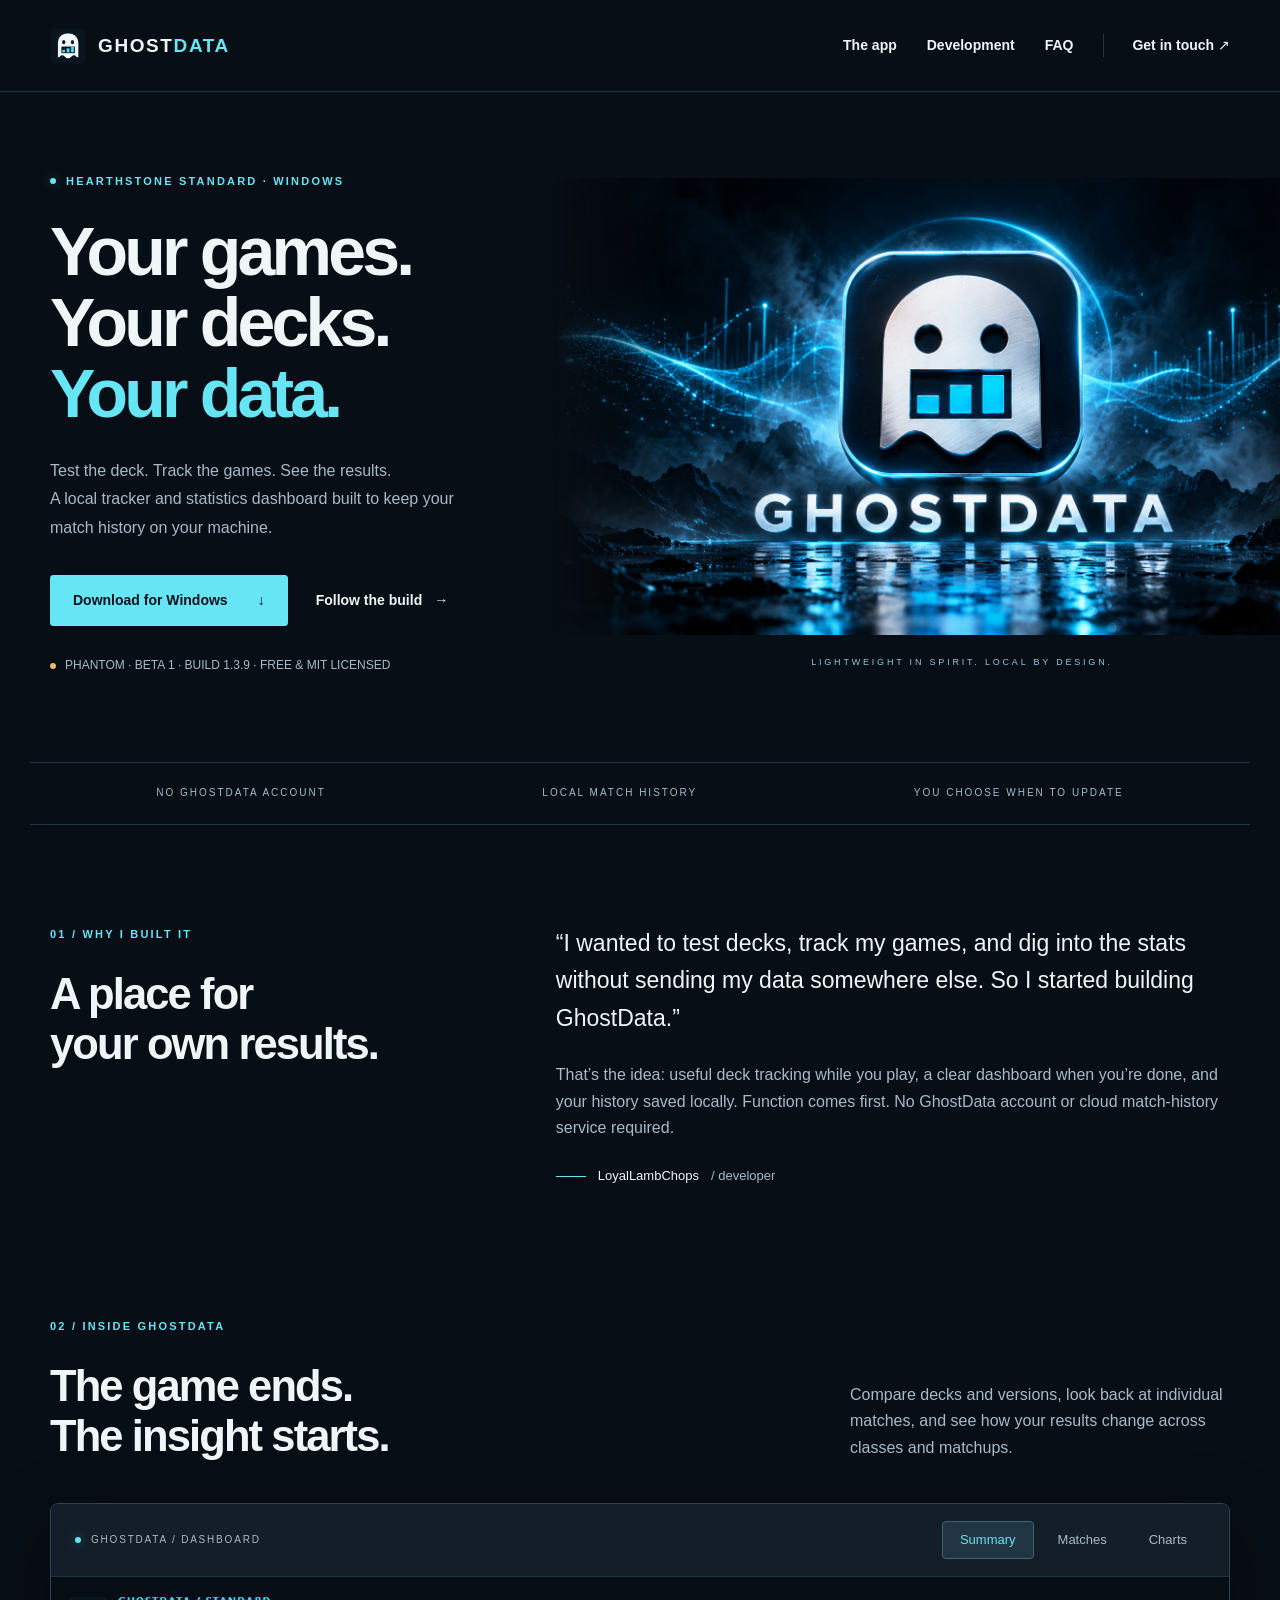
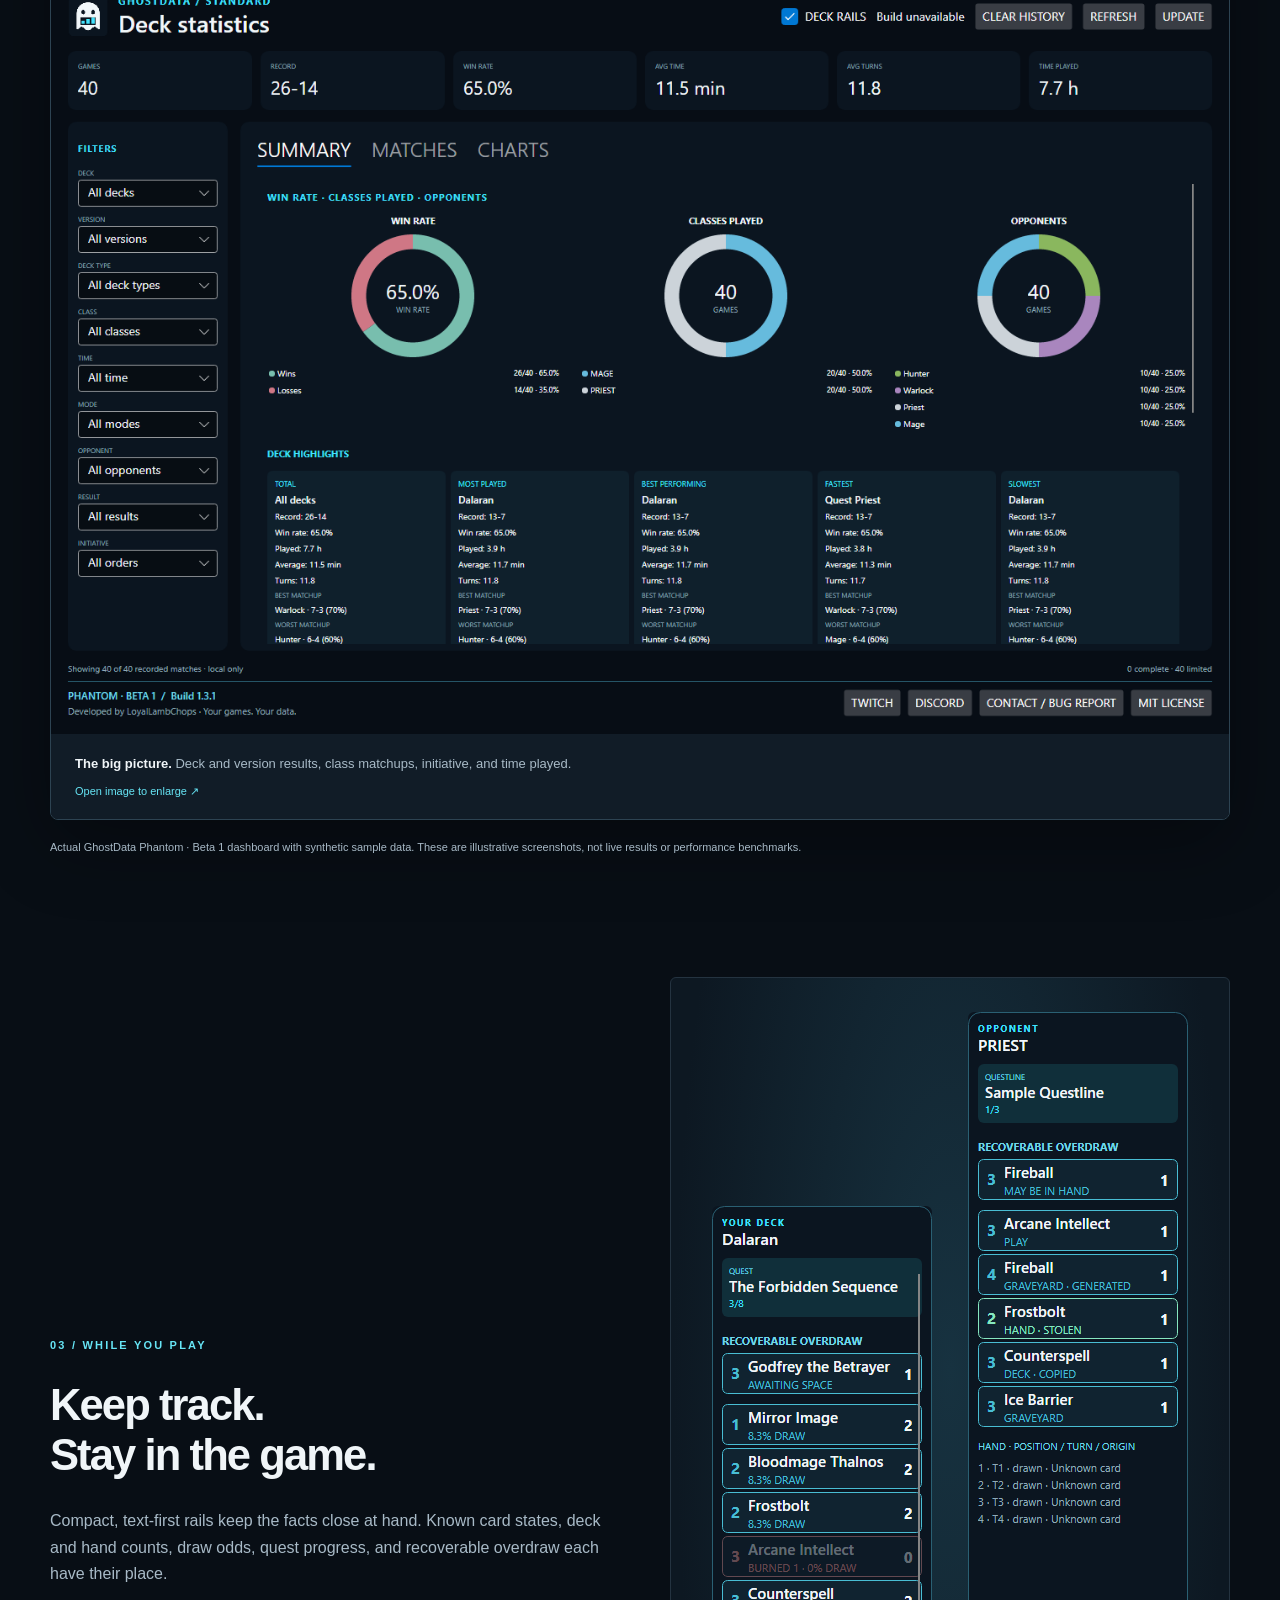
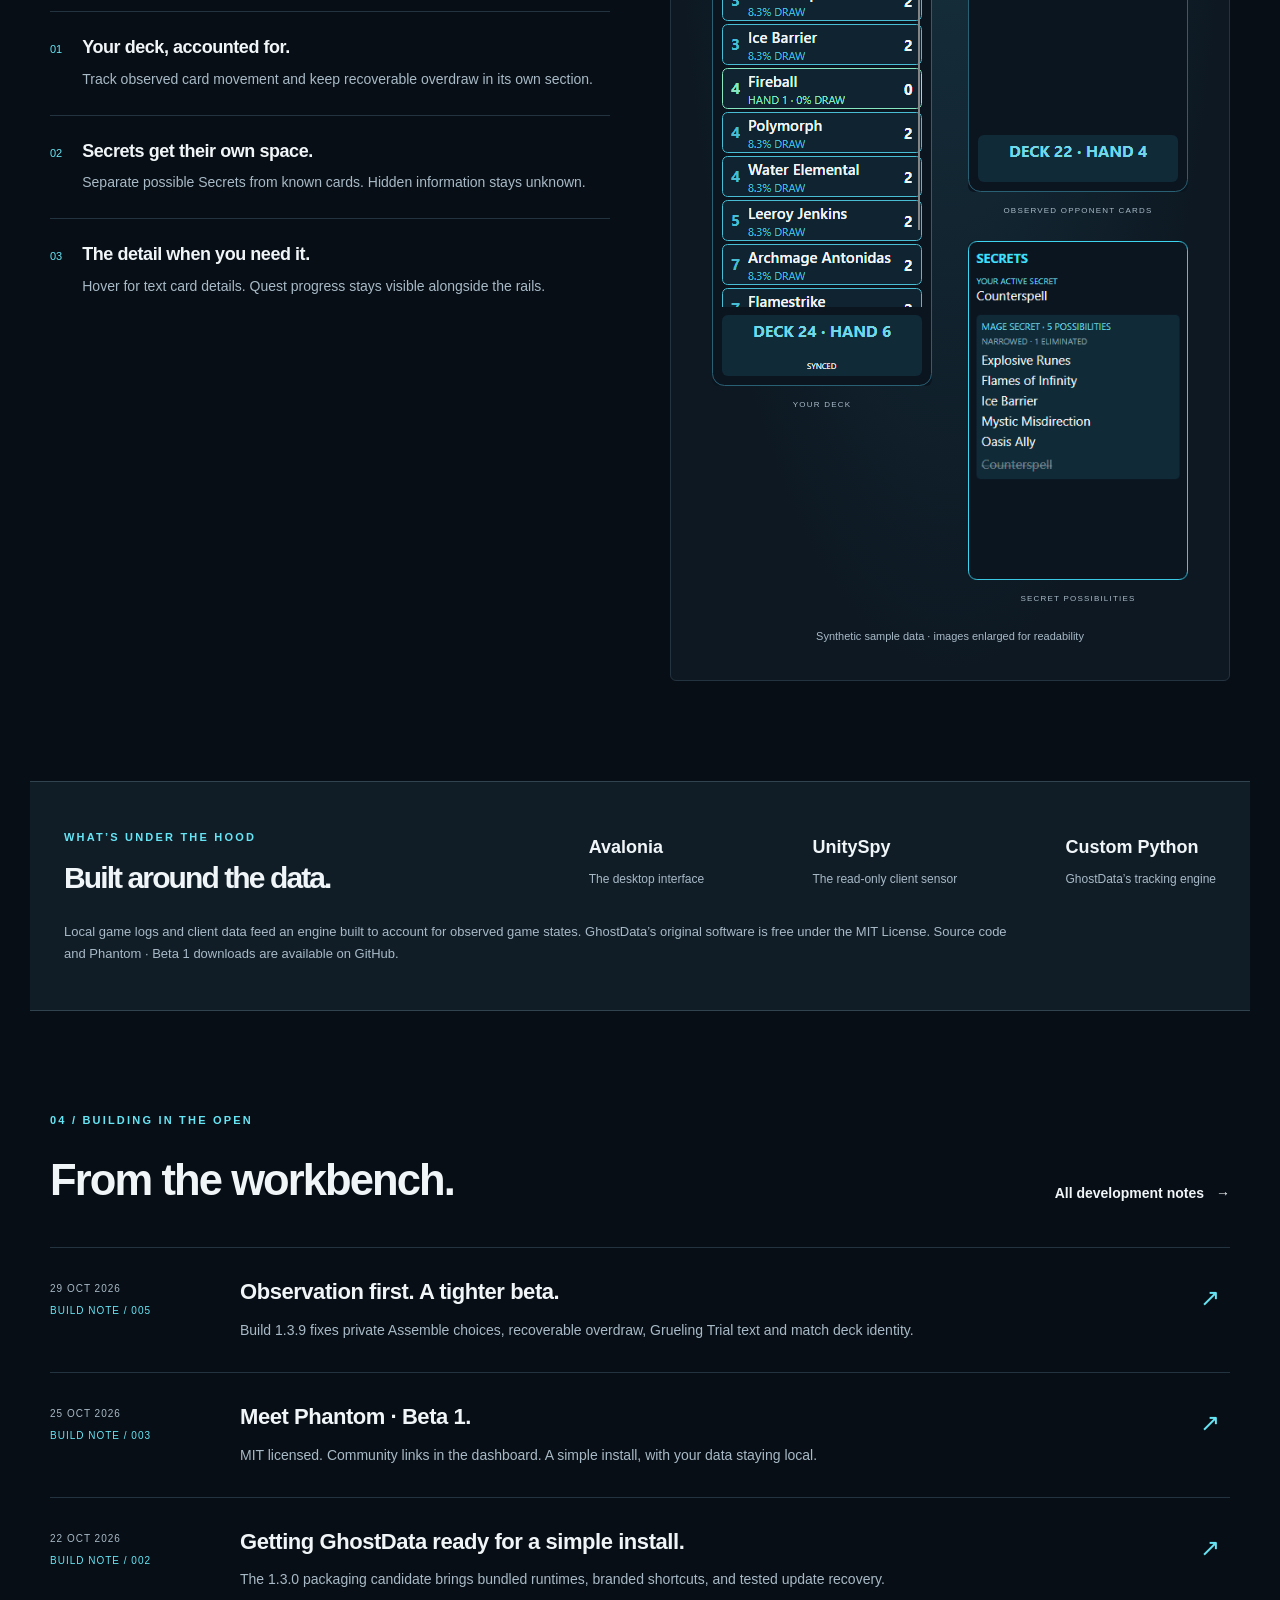
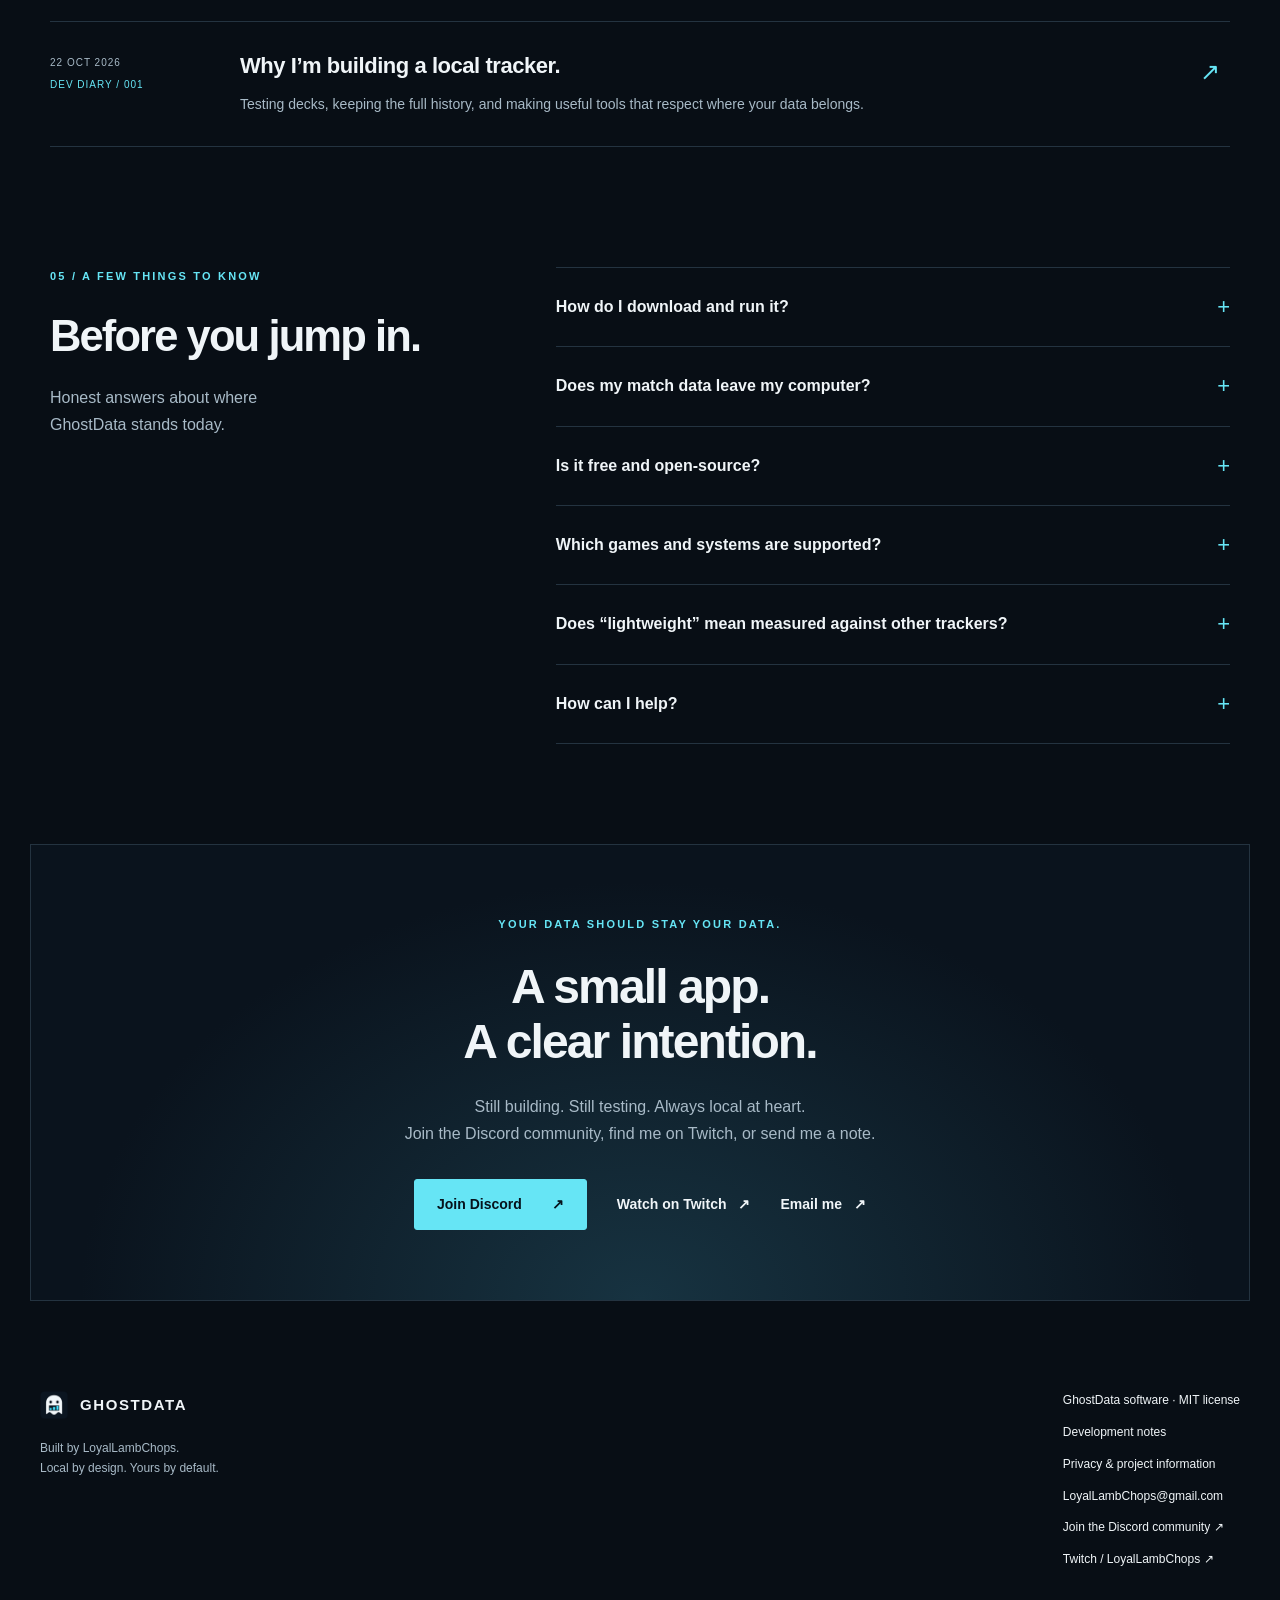
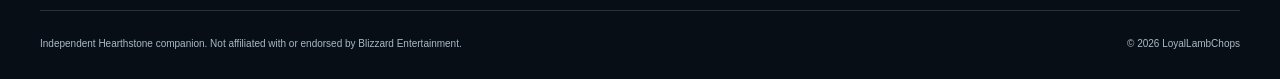
==== index.html @ 6e48c95b "Publish effect-counter beta 1.3.9 notes and downloads" ====
<!doctype html>
<html lang="en"><head><meta charset="utf-8"><meta name="viewport" content="width=device-width, initial-scale=1">
<title>GhostData — Your games. Your data.</title><meta name="description" content="A local Hearthstone Standard tracker with deck rails, quest and Secret tracking, and match analytics saved on your machine. Built by LoyalLambChops.">
<meta name="theme-color" content="#080e15"><link rel="icon" href="favicon.ico"><link rel="stylesheet" href="styles.css">
<link rel="canonical" href="https://loyallambchops.github.io/ghostdata-site/">
<meta property="og:type" content="website"><meta property="og:title" content="GhostData — Your games. Your data."><meta property="og:description" content="A local Hearthstone Standard tracker with deck rails, quest and Secret tracking, and match analytics saved on your machine. Built by LoyalLambChops.">
<meta property="og:url" content="https://loyallambchops.github.io/ghostdata-site/"><meta property="og:image" content="https://loyallambchops.github.io/ghostdata-site/assets/ghostdata-banner.png"><meta property="og:image:width" content="1672"><meta property="og:image:height" content="941"><meta property="og:image:alt" content="GhostData's ghost and statistics emblem in electric blue">
<meta name="twitter:card" content="summary_large_image"><script src="site.js" defer></script></head>
<body><a class="skip" href="#main">Skip to content</a>
<header class="site-header"><a class="brand" href="./" aria-label="GhostData home"><img src="assets/icon.png" width="36" height="36" alt=""><span>GHOST<span class="cyan">DATA</span></span></a><nav aria-label="Main navigation"><a href="./#dashboard">The app</a><a href="development.html">Development</a><a href="./#faq">FAQ</a><a class="nav-contact" href="./#contact">Get in touch <span aria-hidden="true">↗</span></a></nav></header>
<main id="main">
<section class="hero" aria-labelledby="hero-title"><div class="hero-copy"><p class="eyebrow"><span class="status-dot"></span> HEARTHSTONE STANDARD · WINDOWS</p><h1 id="hero-title">Your games.<br>Your decks.<br><span class="cyan">Your data.</span></h1><p class="hero-description">Test the deck. Track the games. See the results.<br>A local tracker and statistics dashboard built to keep your match history on your machine.</p><div class="actions"><a class="button" href="https://github.com/LoyalLambChops/GhostData/releases/download/v1.3.9/GhostData-Setup-1.3.9-x64.exe">Download for Windows <span aria-hidden="true">↓</span></a><a class="text-link" href="development.html">Follow the build <span aria-hidden="true">→</span></a></div><p class="release-note"><span class="status-dot amber"></span> PHANTOM · BETA 1 · BUILD 1.3.9 · FREE &amp; MIT LICENSED</p></div><figure class="hero-art"><img src="assets/ghostdata-banner.png" width="1672" height="941" alt="GhostData's glowing blue ghost emblem above the GhostData wordmark" fetchpriority="high"><figcaption>LIGHTWEIGHT IN SPIRIT. LOCAL BY DESIGN.</figcaption></figure></section>
<div class="principles" aria-label="Design principles"><span>NO GHOSTDATA ACCOUNT</span><span>LOCAL MATCH HISTORY</span><span>YOU CHOOSE WHEN TO UPDATE</span></div>
<section class="section story" id="story"><div><p class="eyebrow">01 / WHY I BUILT IT</p><h2>A place for<br>your own results.</h2></div><div class="story-copy"><p class="large-copy">“I wanted to test decks, track my games, and dig into the stats without sending my data somewhere else. So I started building GhostData.”</p><p>That’s the idea: useful deck tracking while you play, a clear dashboard when you’re done, and your history saved locally. Function comes first. No GhostData account or cloud match-history service required.</p><p class="signature"><span class="signature-line"></span> LoyalLambChops <span class="muted">/ developer</span></p></div></section>
<section class="section dashboard-section" id="dashboard"><div class="section-heading"><div><p class="eyebrow">02 / INSIDE GHOSTDATA</p><h2>The game ends.<br>The insight starts.</h2></div><p>Compare decks and versions, look back at individual matches, and see how your results change across classes and matchups.</p></div>
<div class="showcase"><div class="window-bar"><span class="window-label"><span class="status-dot"></span> GHOSTDATA / DASHBOARD</span><div class="tabs" role="tablist" aria-label="Dashboard screenshots" hidden><button id="tab-summary" type="button" role="tab" aria-selected="true" aria-controls="panel-summary" tabindex="0">Summary</button><button id="tab-matches" type="button" role="tab" aria-selected="false" aria-controls="panel-matches" tabindex="-1">Matches</button><button id="tab-charts" type="button" role="tab" aria-selected="false" aria-controls="panel-charts" tabindex="-1">Charts</button></div></div>
<figure id="panel-summary" class="screen-panel" role="tabpanel" aria-labelledby="tab-summary"><a href="assets/dashboard-summary.png" target="_blank" rel="noopener" aria-label="Open Summary dashboard screenshot at full size"><img src="assets/dashboard-summary.png" width="1400" height="900" alt="Summary tab showing a sample win rate, class breakdown and deck highlights" loading="lazy"></a><figcaption><strong>The big picture.</strong> Deck and version results, class matchups, initiative, and time played. <span>Open image to enlarge ↗</span></figcaption></figure>
<figure id="panel-matches" class="screen-panel" role="tabpanel" aria-labelledby="tab-matches"><a href="assets/dashboard-matches.png" target="_blank" rel="noopener" aria-label="Open Matches dashboard screenshot at full size"><img src="assets/dashboard-matches.png" width="1400" height="900" alt="Matches tab with sample match results, deck versions, opponent classes and game details" loading="lazy"></a><figcaption><strong>Every game has a record.</strong> Review match history, deck identity, duration, mulligans and recorded card events. <span>Open image to enlarge ↗</span></figcaption></figure>
<figure id="panel-charts" class="screen-panel" role="tabpanel" aria-labelledby="tab-charts"><a href="assets/dashboard-charts.png" target="_blank" rel="noopener" aria-label="Open Charts dashboard screenshot at full size"><img src="assets/dashboard-charts.png" width="1400" height="900" alt="Charts tab displaying sample win-rate trends and matchup statistics" loading="lazy"></a><figcaption><strong>Find the patterns.</strong> Explore recorded results with charts and filters. <span>Open image to enlarge ↗</span></figcaption></figure></div>
<p class="caption">Actual GhostData Phantom · Beta 1 dashboard with synthetic sample data. These are illustrative screenshots, not live results or performance benchmarks.</p></section>
<section class="section rail-section"><div class="rail-copy"><p class="eyebrow">03 / WHILE YOU PLAY</p><h2>Keep track.<br>Stay in the game.</h2><p>Compact, text-first rails keep the facts close at hand. Known card states, deck and hand counts, draw odds, quest progress, and recoverable overdraw each have their place.</p><ul class="feature-list"><li><span>01</span><div><h3>Your deck, accounted for.</h3><p>Track observed card movement and keep recoverable overdraw in its own section.</p></div></li><li><span>02</span><div><h3>Secrets get their own space.</h3><p>Separate possible Secrets from known cards. Hidden information stays unknown.</p></div></li><li><span>03</span><div><h3>The detail when you need it.</h3><p>Hover for text card details. Quest progress stays visible alongside the rails.</p></div></li></ul></div><div class="rail-exhibit"><figure><img src="assets/player-rail.png" width="220" alt="Sample player deck rail with card names, costs and state labels" loading="lazy"><figcaption>YOUR DECK</figcaption></figure><div class="opponent-exhibit"><figure><img src="assets/opponent-rail.png" width="220" alt="Sample opponent rail with observed cards and quest progress" loading="lazy"><figcaption>OBSERVED OPPONENT CARDS</figcaption></figure><figure class="secret-image"><img src="assets/secret-tracker.png" width="220" alt="Separate Secret tracker showing remaining possibilities" loading="lazy"><figcaption>SECRET POSSIBILITIES</figcaption></figure></div><p class="caption">Synthetic sample data · images enlarged for readability</p></div></section>
<section class="engine-strip"><div><p class="eyebrow">WHAT’S UNDER THE HOOD</p><h2>Built around the data.</h2></div><dl><div><dt>Avalonia</dt><dd>The desktop interface</dd></div><div><dt>UnitySpy</dt><dd>The read-only client sensor</dd></div><div><dt>Custom Python</dt><dd>GhostData’s tracking engine</dd></div></dl><p>Local game logs and client data feed an engine built to account for observed game states. GhostData’s original software is free under the <a href="ghostdata-license.txt">MIT License</a>. <a href="https://github.com/LoyalLambChops/GhostData">Source code</a> and <a href="https://github.com/LoyalLambChops/GhostData/releases/tag/v1.3.9">Phantom · Beta 1 downloads</a> are available on GitHub.</p></section>
<section class="section" id="development"><div class="section-heading"><div><p class="eyebrow">04 / BUILDING IN THE OPEN</p><h2>From the workbench.</h2></div><a class="text-link" href="development.html">All development notes <span aria-hidden="true">→</span></a></div><div class="journal-list"><a class="journal-entry" href="development.html#observation-patch"><span class="journal-date">29 OCT 2026<br><span class="cyan">BUILD NOTE / 005</span></span><div><h3>Observation first. A tighter beta.</h3><p>Build 1.3.9 fixes private Assemble choices, recoverable overdraw, Grueling Trial text and match deck identity.</p></div><span class="journal-arrow" aria-hidden="true">↗</span></a><a class="journal-entry" href="development.html#phantom"><span class="journal-date">25 OCT 2026<br><span class="cyan">BUILD NOTE / 003</span></span><div><h3>Meet Phantom · Beta 1.</h3><p>MIT licensed. Community links in the dashboard. A simple install, with your data staying local.</p></div><span class="journal-arrow" aria-hidden="true">↗</span></a><a class="journal-entry" href="development.html#packaging"><span class="journal-date">22 OCT 2026<br><span class="cyan">BUILD NOTE / 002</span></span><div><h3>Getting GhostData ready for a simple install.</h3><p>The 1.3.0 packaging candidate brings bundled runtimes, branded shortcuts, and tested update recovery.</p></div><span class="journal-arrow" aria-hidden="true">↗</span></a><a class="journal-entry" href="development.html#why-local"><span class="journal-date">22 OCT 2026<br><span class="cyan">DEV DIARY / 001</span></span><div><h3>Why I’m building a local tracker.</h3><p>Testing decks, keeping the full history, and making useful tools that respect where your data belongs.</p></div><span class="journal-arrow" aria-hidden="true">↗</span></a></div></section>
<section class="section faq-section" id="faq"><div><p class="eyebrow">05 / A FEW THINGS TO KNOW</p><h2>Before you jump in.</h2><p>Honest answers about where GhostData stands today.</p></div><div class="faq-list"><details><summary>How do I download and run it?</summary><p>Download <a href="https://github.com/LoyalLambChops/GhostData/releases/download/v1.3.9/GhostData-Setup-1.3.9-x64.exe">GhostData for Windows</a> and run the installer. That single file includes Python and .NET, creates a Start Menu shortcut and offers a Desktop shortcut. You do not need a separate ZIP or developer tools. This beta is unsigned; Windows may warn or block it under your security policy. <a href="https://github.com/LoyalLambChops/GhostData/releases/tag/v1.3.9">Release notes, SHA-256 checksums and the optional portable ZIP</a> are on GitHub.</p></details><details><summary>Does my match data leave my computer?</summary><p>Normal tracking keeps your history on your machine. There is no GhostData account or cloud match-history service. The explicit Update button can contact GitHub for GhostData releases; game definitions are imported from the installed client. Read our <a href="privacy.html">privacy and project information</a>.</p></details><details><summary>Is it free and open-source?</summary><p>Yes—GhostData’s original software is licensed under <a href="ghostdata-license.txt">MIT</a>, allowing use, modification and redistribution with the required notice. Third-party components retain their own licenses. The <a href="https://github.com/LoyalLambChops/GhostData">application source and releases</a> are public on GitHub.</p></details><details><summary>Which games and systems are supported?</summary><p>GhostData focuses on Hearthstone Standard on Windows 11 x64. The installer includes Python and .NET, so players won’t need to build the app. GhostData configures Power.log logging and imports card definitions from your installed game automatically. If Hearthstone was already open when logging was first enabled, it may need one restart. Other formats and operating systems are outside the current scope.</p></details><details><summary>Does “lightweight” mean measured against other trackers?</summary><p>Lightweight is a design goal: local processing, a standard-library Python backend, and no always-running background service. A matched CPU and memory comparison has not been completed, so we aren’t claiming benchmark superiority.</p></details><details><summary>How can I help?</summary><p>Share questions, ideas or bug reports in <a href="https://discord.gg/H3Et7NHavZ">Discord</a> or email <a href="mailto:LoyalLambChops@gmail.com">LoyalLambChops@gmail.com</a>. You can also find me on <a href="https://www.twitch.tv/loyallambchops">Twitch</a>. Describe what happened and what you expected. Review screenshots and logs for personal information before choosing to share them.</p></details></div></section>
<section class="closing" id="contact"><p class="eyebrow">YOUR DATA SHOULD STAY YOUR DATA.</p><h2>A small app.<br>A clear intention.</h2><p>Still building. Still testing. Always local at heart.<br>Join the Discord community, find me on Twitch, or send me a note.</p><div class="actions contact-actions"><a class="button" href="https://discord.gg/H3Et7NHavZ">Join Discord <span aria-hidden="true">↗</span></a><a class="text-link" href="https://www.twitch.tv/loyallambchops">Watch on Twitch <span aria-hidden="true">↗</span></a><a class="text-link" href="mailto:LoyalLambChops@gmail.com">Email me <span aria-hidden="true">↗</span></a></div></section>
</main>
<footer class="site-footer"><div><a class="brand" href="./"><img src="assets/icon.png" width="28" height="28" alt="">GHOSTDATA</a><p>Built by LoyalLambChops.<br>Local by design. Yours by default.</p></div><div class="footer-links"><a href="ghostdata-license.txt">GhostData software · MIT license</a><a href="development.html">Development notes</a><a href="privacy.html">Privacy &amp; project information</a><a href="mailto:LoyalLambChops@gmail.com">LoyalLambChops@gmail.com</a><a href="https://discord.gg/H3Et7NHavZ">Join the Discord community ↗</a><a href="https://www.twitch.tv/loyallambchops">Twitch / LoyalLambChops ↗</a></div><div class="footer-bottom"><span>Independent Hearthstone companion. Not affiliated with or endorsed by Blizzard Entertainment.</span><span>© 2026 LoyalLambChops</span></div></footer>
</body></html>
---- styles.css ----
:root{color-scheme:dark;--bg:#080e15;--panel:#101b26;--line:#243340;--text:#f0f5f8;--muted:#a8bac7;--cyan:#66e5f5;--max:1200px}*{box-sizing:border-box}html{scroll-behavior:smooth;scroll-padding-top:105px}body{margin:0;background:var(--bg);color:var(--text);font-family:Inter,"Segoe UI",Arial,sans-serif;line-height:1.65;-webkit-font-smoothing:antialiased}a{color:inherit;text-decoration:none}a:hover{color:var(--cyan)}button,a,summary{-webkit-tap-highlight-color:transparent}a:focus-visible,button:focus-visible,summary:focus-visible{outline:2px solid var(--cyan);outline-offset:5px}img{display:block;max-width:100%;height:auto}figure,p,h1,h2,h3,dl,dd{margin:0}button{font:inherit}::selection{background:var(--cyan);color:var(--bg)}[hidden]{display:none!important}.cyan{color:var(--cyan)}.muted,.caption{color:var(--muted)}.skip{position:absolute;top:-100px;left:20px;background:var(--cyan);color:var(--bg);padding:12px;z-index:30}.skip:focus{top:10px}.site-header{max-width:1380px;margin:auto;height:92px;padding:0 56px;display:flex;align-items:center;justify-content:space-between;border-bottom:1px solid var(--line);gap:32px}.brand{display:flex;gap:12px;align-items:center;font-weight:800;font-size:19px;letter-spacing:1.6px}.brand img{flex-shrink:0}.site-header nav{display:flex;gap:30px;align-items:center;font-size:14px;font-weight:550}.site-header nav [aria-current]{color:var(--cyan)}.nav-contact{border-left:1px solid var(--line);padding-left:28px}.hero{max-width:1380px;margin:auto;position:relative;display:grid;grid-template-columns:1fr 1.08fr;align-items:center;min-height:670px;overflow:hidden;padding:70px 56px 76px;gap:20px}.hero-copy{position:relative;z-index:1}.eyebrow{font-size:11px;font-weight:700;letter-spacing:2.2px;color:var(--cyan);margin-bottom:26px;display:flex;align-items:center;gap:10px}.status-dot{display:inline-block;width:6px;height:6px;background:var(--cyan);border-radius:50%;box-shadow:0 0 11px #66e5f55c;flex-shrink:0}.status-dot.amber{background:#e9b96c;box-shadow:none}h1{font-size:clamp(48px,5.7vw,79px);font-weight:750;line-height:1.04;letter-spacing:-3.8px}h2{font-size:clamp(34px,3.4vw,48px);line-height:1.15;font-weight:650;letter-spacing:-1.9px}h3{font-size:22px;line-height:1.3;font-weight:600;letter-spacing:-.45px}.hero-description{font-size:17px;line-height:1.8;color:var(--muted);max-width:485px;margin-top:28px}.actions{display:flex;align-items:center;gap:28px;flex-wrap:wrap;margin-top:32px}.button{background:var(--cyan);color:#06121b;display:inline-flex;align-items:center;gap:30px;padding:13px 22px;font-weight:700;border:1px solid var(--cyan);font-size:14px;border-radius:3px;transition:background .15s}.button:hover{background:#a4f4fc;color:#06121b}.text-link{font-size:14px;font-weight:600;display:inline-flex;gap:12px;align-items:center}.release-note{font-size:12px;color:var(--muted);margin-top:30px;display:flex;gap:9px;align-items:center}.hero-art{position:relative;width:125%;margin-left:-6%;align-self:center}.hero-art img{width:100%;mask-image:linear-gradient(90deg,transparent,#000 15%,#000 85%,transparent)}.hero-art figcaption{text-align:center;font-size:9px;letter-spacing:2.8px;color:#91c8da;margin-top:20px}.principles{max-width:1268px;margin:auto;border-block:1px solid var(--line);display:flex;justify-content:space-around;gap:20px;padding:22px 28px;font-size:10px;letter-spacing:2px;color:var(--muted)}.section{max-width:var(--max);margin:auto;padding:100px 0}.story{display:grid;grid-template-columns:.85fr 1.3fr;gap:110px}.story-copy>p+p{margin-top:24px}.story-copy>p{color:var(--muted);font-size:16px}.story-copy .large-copy{color:var(--text);font-size:23px;line-height:1.65;font-weight:450}.signature{font-size:13px!important;display:flex;align-items:center;gap:12px;color:var(--text)!important}.signature-line{width:30px;height:1px;background:var(--cyan)}.section-heading{display:flex;justify-content:space-between;align-items:flex-end;gap:40px;margin-bottom:42px}.section-heading>p{max-width:380px;color:var(--muted);font-size:16px}.dashboard-section{padding-top:30px}.showcase{border:1px solid #2d4352;border-radius:8px;overflow:hidden;background:#0a1017;box-shadow:0 24px 75px #0005}.window-bar{padding:17px 24px;background:#131e29;border-bottom:1px solid var(--line);display:flex;justify-content:space-between;align-items:center;gap:20px}.window-label{font-size:10px;letter-spacing:1.8px;color:var(--muted);display:flex;align-items:center;gap:10px}.tabs{display:flex;gap:6px}.tabs button{padding:7px 17px;background:transparent;border:1px solid transparent;color:var(--muted);cursor:pointer;border-radius:4px;font-size:13px}.tabs button[aria-selected=true]{background:#213642;border-color:#3d6374;color:var(--cyan)}.tabs button:hover{color:#fff}.screen-panel img{width:100%;aspect-ratio:14/9;object-fit:contain}.screen-panel figcaption{padding:19px 24px;background:#111c27;font-size:13px;color:var(--muted)}.screen-panel strong{color:var(--text);font-weight:600}.screen-panel figcaption span{display:block;margin-top:8px;color:var(--cyan);font-size:11px}.caption{font-size:11px;line-height:1.7;margin-top:18px}.rail-section{padding-top:20px;display:grid;grid-template-columns:1fr 1fr;gap:100px;align-items:center}.rail-copy>p:not(.eyebrow){color:var(--muted);margin-top:28px}.feature-list{list-style:none;padding:0;margin:24px 0 0}.feature-list li{display:flex;gap:20px;padding:24px 0;border-top:1px solid var(--line)}.feature-list li>span{font-size:11px;color:var(--cyan);padding-top:4px}.feature-list h3{font-size:18px;margin-bottom:8px}.feature-list p{font-size:14px;color:var(--muted)}.rail-exhibit{display:grid;grid-template-columns:1fr 1fr;align-items:start;gap:22px;padding:34px;background:radial-gradient(ellipse at 50% 30%,#173240 0%,#0d1822 70%);border:1px solid var(--line);border-radius:6px}.rail-exhibit figure{max-width:220px;margin:auto}.rail-exhibit img{width:100%;border-radius:6px}.rail-exhibit figcaption{font-size:8px;color:var(--muted);text-align:center;letter-spacing:1.2px;margin-top:12px}.opponent-exhibit{display:grid;gap:24px}.rail-exhibit>.caption{grid-column:1/-1;text-align:center;margin-top:0}.engine-strip{max-width:1268px;margin:auto;background:#101d27;border-block:1px solid #30434f;padding:46px 34px;display:grid;grid-template-columns:1fr 1.35fr;gap:26px 60px}.engine-strip h2{font-size:30px}.engine-strip .eyebrow{margin-bottom:15px}.engine-strip dl{display:flex;justify-content:space-between;gap:20px;align-items:center}.engine-strip dt{font-size:18px;font-weight:600}.engine-strip dd{font-size:12px;color:var(--muted);margin-top:7px}.engine-strip>p{grid-column:1/-1;color:var(--muted);max-width:950px;font-size:13px}.journal-entry{display:grid;grid-template-columns:155px 1fr 30px;gap:35px;padding:30px 0;border-top:1px solid var(--line);align-items:start}.journal-entry:last-child{border-bottom:1px solid var(--line)}.journal-date{font-size:10px;line-height:2.2;letter-spacing:1px;color:var(--muted)}.journal-entry p{font-size:14px;margin-top:12px;color:var(--muted)}.journal-arrow{color:var(--cyan);font-size:24px}.faq-section{padding-top:20px;display:grid;grid-template-columns:.85fr 1.3fr;gap:110px}.faq-section>div>p:not(.eyebrow){color:var(--muted);max-width:270px;margin-top:24px}.faq-list details{border-top:1px solid var(--line);padding:21px 0}.faq-list details:last-child{border-bottom:1px solid var(--line)}summary{cursor:pointer;font-size:16px;list-style:none;display:flex;align-items:center;justify-content:space-between;gap:20px;font-weight:550}summary::-webkit-details-marker{display:none}summary:after{content:'+';color:var(--cyan);font-size:22px;font-weight:400}details[open] summary:after{content:'−'}.faq-list p{font-size:14px;color:var(--muted);margin-top:18px}.faq-list a,.article a,.prose-page p a{color:var(--cyan);text-decoration:underline;text-underline-offset:3px}.closing{max-width:1268px;margin:0 auto 90px;padding:70px 30px;text-align:center;background:radial-gradient(ellipse at 50% 100%,#173341 0%,#0a131d 65%);border:1px solid var(--line)}.closing .eyebrow{justify-content:center}.closing h2{font-size:48px}.closing p:not(.eyebrow){color:var(--muted);margin:25px 0}.site-footer{max-width:1268px;margin:auto;padding:0 34px 26px;display:flex;flex-wrap:wrap;justify-content:space-between;gap:40px}.site-footer .brand{font-size:15px}.site-footer p{font-size:12px;color:var(--muted);margin-top:20px}.footer-links{display:flex;flex-direction:column;gap:12px;font-size:12px}.footer-bottom{display:flex;justify-content:space-between;gap:28px;width:100%;padding-top:25px;border-top:1px solid var(--line);font-size:10px;color:var(--muted)}.page-intro{padding:80px 0 70px}.page-intro>p:last-child{margin-top:28px;color:var(--muted)}.journal-page{max-width:940px;padding:0 40px 100px;margin:auto}.article{padding:52px 0 70px;border-top:1px solid var(--line);scroll-margin-top:35px}.article-meta{display:flex;gap:25px;font-size:10px;letter-spacing:1px;color:var(--cyan);margin-bottom:25px}.article h2{max-width:800px}.article p,.article ul{font-size:16px;line-height:1.85;color:var(--muted);margin-top:22px}.article .article-lead{font-size:21px;color:var(--text);margin-top:30px}.article h3{margin-top:36px;font-size:23px}.article li{padding:4px 0}.article .signature{margin-top:30px}.prose-page{max-width:940px;margin:auto;padding:80px 40px 100px}.prose-page h1{font-size:clamp(40px,5vw,65px);overflow-wrap:break-word}.prose-page h2{font-size:28px;margin-top:50px;letter-spacing:-.7px}.prose-page p{color:var(--muted);margin-top:22px}.prose-page>.button{margin-top:35px}
@media(min-width:1600px){.hero{min-height:720px}}@media(max-width:1300px){.section{margin-inline:50px}.hero{padding-inline:50px}.site-header{padding-inline:50px}.principles,.engine-strip,.closing{margin-inline:30px}.story,.faq-section{gap:65px}.rail-section{gap:60px}.hero-art{width:135%;margin-left:-12%}.hero h1{font-size:68px}.hero-description{font-size:16px;max-width:410px}}
@media(max-width:950px){.hero{padding:60px 35px;min-height:570px;grid-template-columns:1.1fr 1fr}.hero h1{font-size:56px}.hero-art{width:155%;margin-left:-25%}.hero-description{max-width:350px;font-size:15px}.site-header{padding-inline:35px}.site-header nav{gap:20px}.nav-contact{display:none}.section{margin-inline:35px;padding-block:70px}.story,.faq-section{gap:38px}.story-copy .large-copy{font-size:20px}.rail-section{gap:35px}.rail-exhibit{gap:14px;padding:20px}.section-heading>p{max-width:300px;font-size:14px}.engine-strip{grid-template-columns:1fr}.engine-strip dl{justify-content:flex-start;gap:55px}.journal-entry{gap:25px;grid-template-columns:130px 1fr 20px}.journal-entry h3{font-size:20px}.principles{font-size:9px;letter-spacing:1px}}
@media(max-width:680px){html{scroll-padding-top:25px}.site-header{padding:0 22px;height:76px;gap:16px}.brand{font-size:15px;letter-spacing:1px;gap:8px}.brand img{width:29px;height:29px}.site-header nav{gap:16px;font-size:12px}.site-header nav>a:first-child{display:none}.hero{display:flex;flex-direction:column;align-items:stretch;padding:48px 24px 35px;gap:0}.hero h1{font-size:clamp(48px,12.7vw,74px);letter-spacing:-2.8px}.hero .eyebrow{font-size:9px;letter-spacing:1.4px;margin-bottom:25px}.hero-description{font-size:16px;max-width:100%}.actions{gap:24px}.hero-art{width:calc(100% + 48px);margin:25px -24px 0}.hero-art figcaption{font-size:8px;margin-top:5px}.release-note{margin-top:25px}.principles{margin-inline:24px;gap:13px;flex-direction:column;padding:23px 0;font-size:9px;align-items:center}.section{margin-inline:24px;padding-block:60px}.story,.rail-section,.faq-section{grid-template-columns:1fr;gap:30px}.eyebrow{font-size:10px;margin-bottom:20px}.story-copy .large-copy{font-size:21px}.section-heading{display:block;margin-bottom:28px}.section-heading>p{margin-top:24px;max-width:none;font-size:15px}.section-heading>.text-link{margin-top:22px}.window-bar{padding:15px 12px;flex-direction:column;align-items:flex-start;gap:12px}.window-label{font-size:8px}.tabs{width:100%;gap:5px}.tabs button{flex:1;padding:8px 12px}.screen-panel figcaption{padding:15px;font-size:12px}.caption{font-size:10px}.rail-exhibit{padding:24px;max-width:500px;margin-inline:auto}.rail-copy .feature-list{margin-top:28px}.rail-exhibit>.caption{font-size:9px}.engine-strip{padding:32px 24px;margin-inline:24px;gap:25px}.engine-strip dl{display:grid;gap:20px;grid-template-columns:1fr}.engine-strip dl>div{padding-bottom:15px;border-bottom:1px solid var(--line)}.engine-strip>p{font-size:13px}.journal-entry{grid-template-columns:1fr 22px;gap:12px;padding-block:26px}.journal-date{grid-column:1/-1}.journal-date br{display:none}.journal-date .cyan{margin-left:14px}.journal-entry h3{font-size:21px}.journal-entry p{font-size:13px}.faq-section>div>p:not(.eyebrow){max-width:none}summary{font-size:15px}.closing{margin:0 24px 60px;padding:45px 20px}.closing h2{font-size:38px}.closing .eyebrow{font-size:8px;letter-spacing:1.4px}.closing>p:not(.eyebrow){font-size:14px}.site-footer{padding-inline:24px;gap:30px}.footer-bottom{flex-direction:column;gap:15px}.journal-page,.prose-page{padding:0 24px 70px}.page-intro{padding:50px 0}.page-intro h1{font-size:48px;letter-spacing:-2.3px}.page-intro>p:last-child{font-size:15px}.article{padding:35px 0 50px}.article h2{font-size:32px;letter-spacing:-1px}.article .article-lead{font-size:19px}.article p,.article ul{font-size:15px}.article-meta{gap:15px;font-size:9px}.prose-page{padding-top:50px}.prose-page h1{letter-spacing:-1.8px}.prose-page h2{font-size:26px}.prose-page p{font-size:15px}}
@media(prefers-reduced-motion:reduce){html{scroll-behavior:auto}*{transition:none!important}}

.contact-actions{justify-content:center;gap:24px 30px}
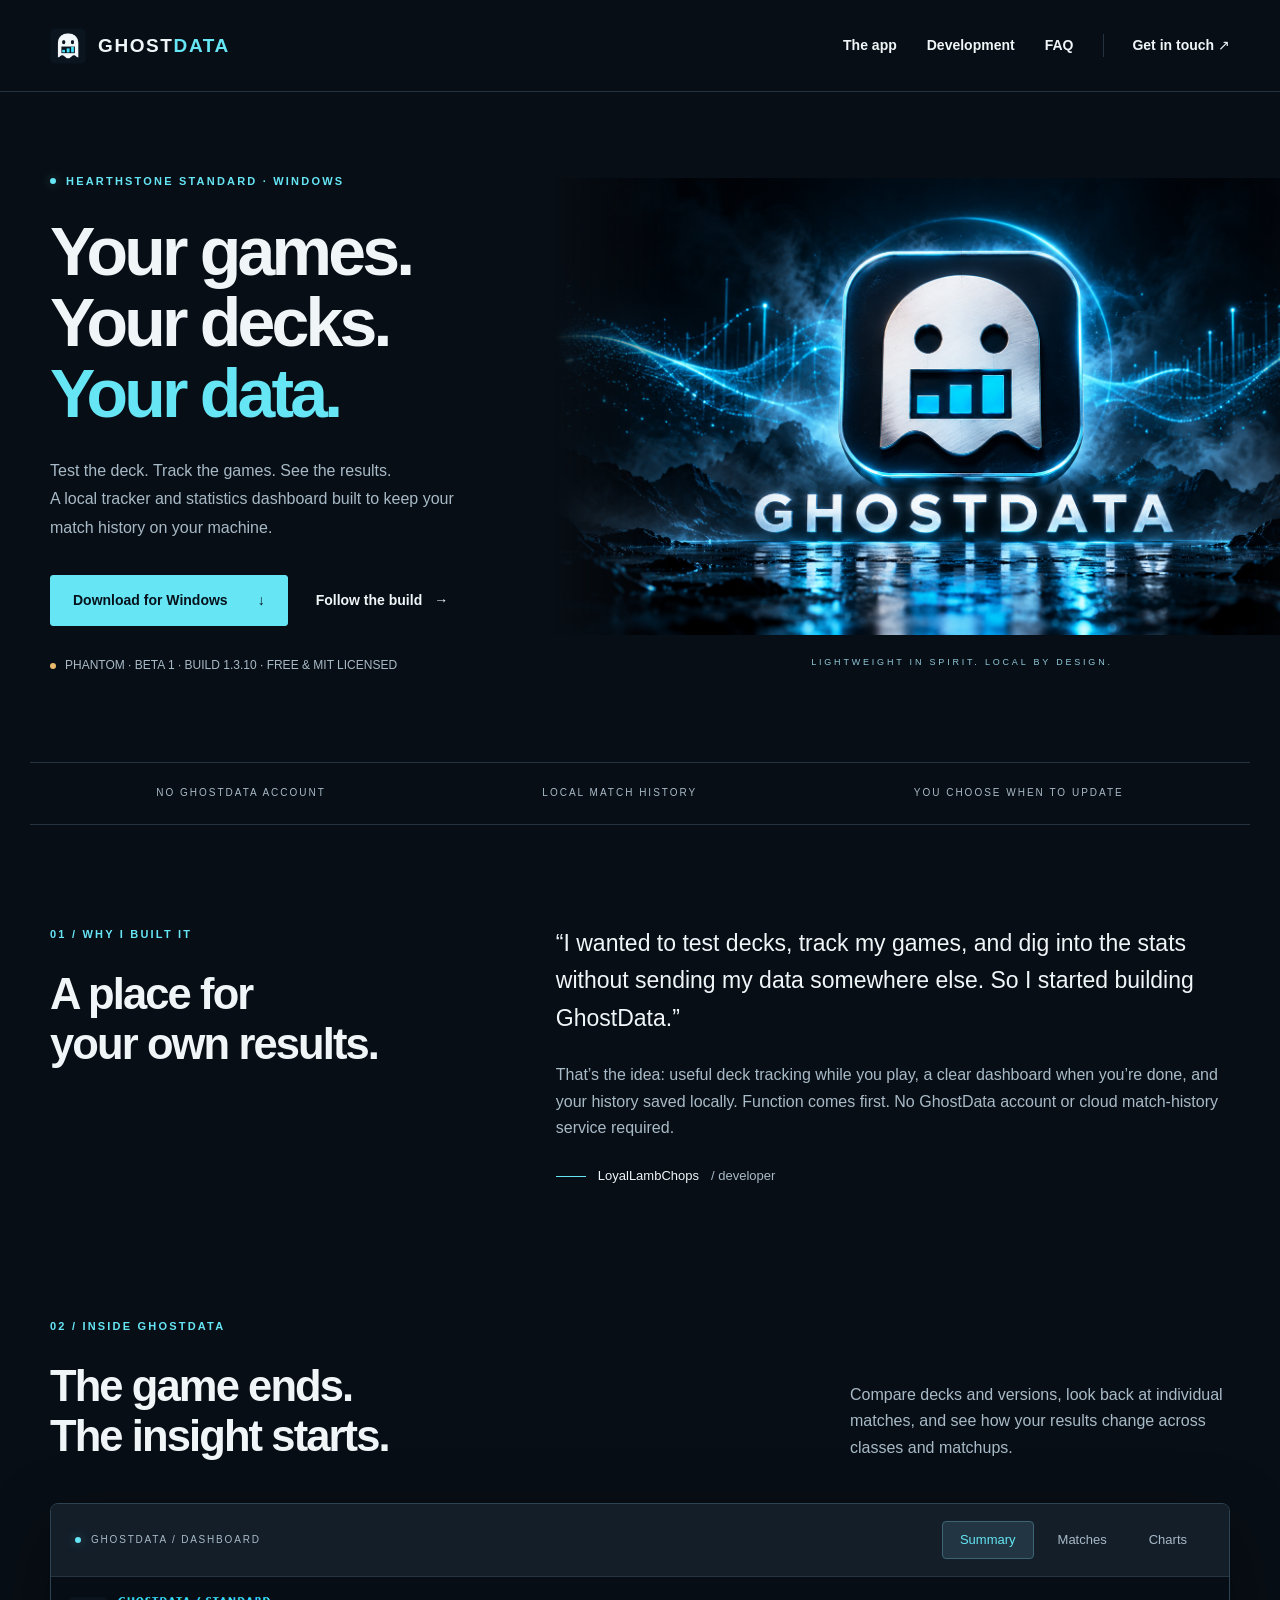
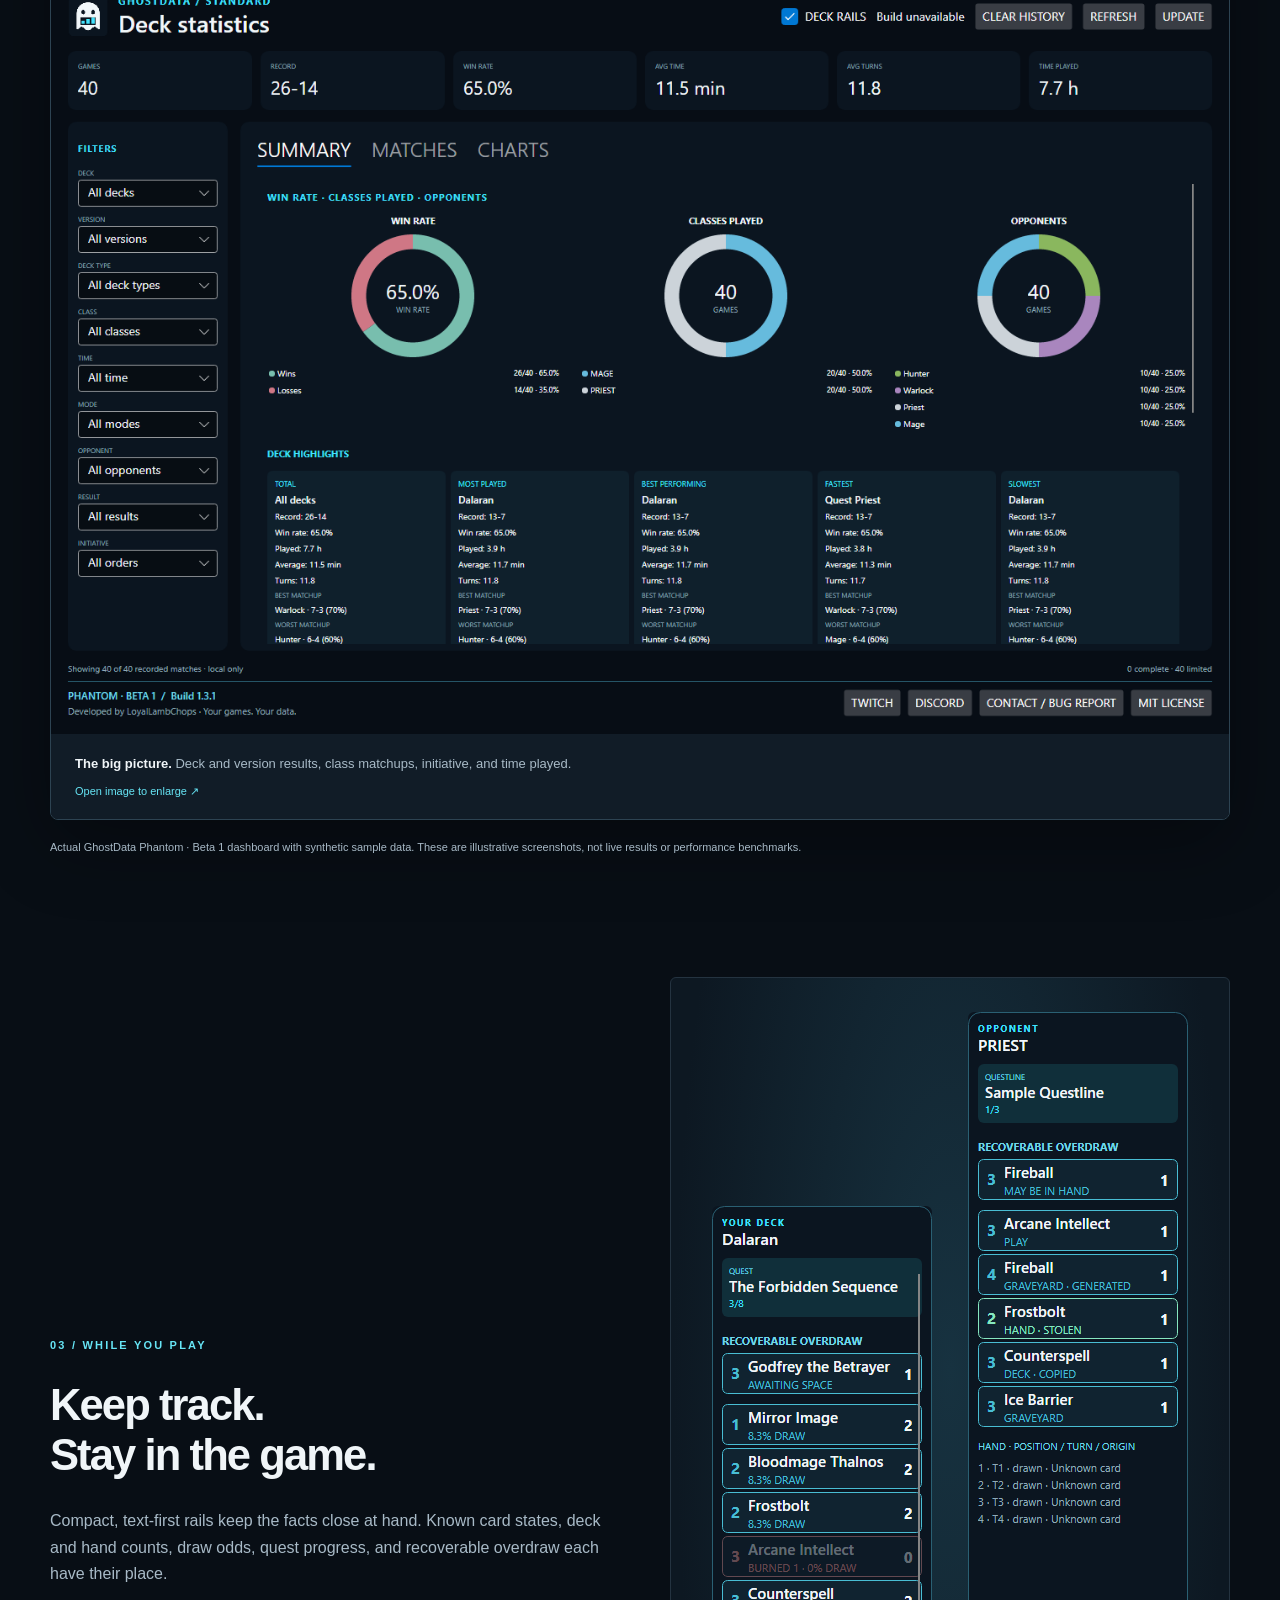
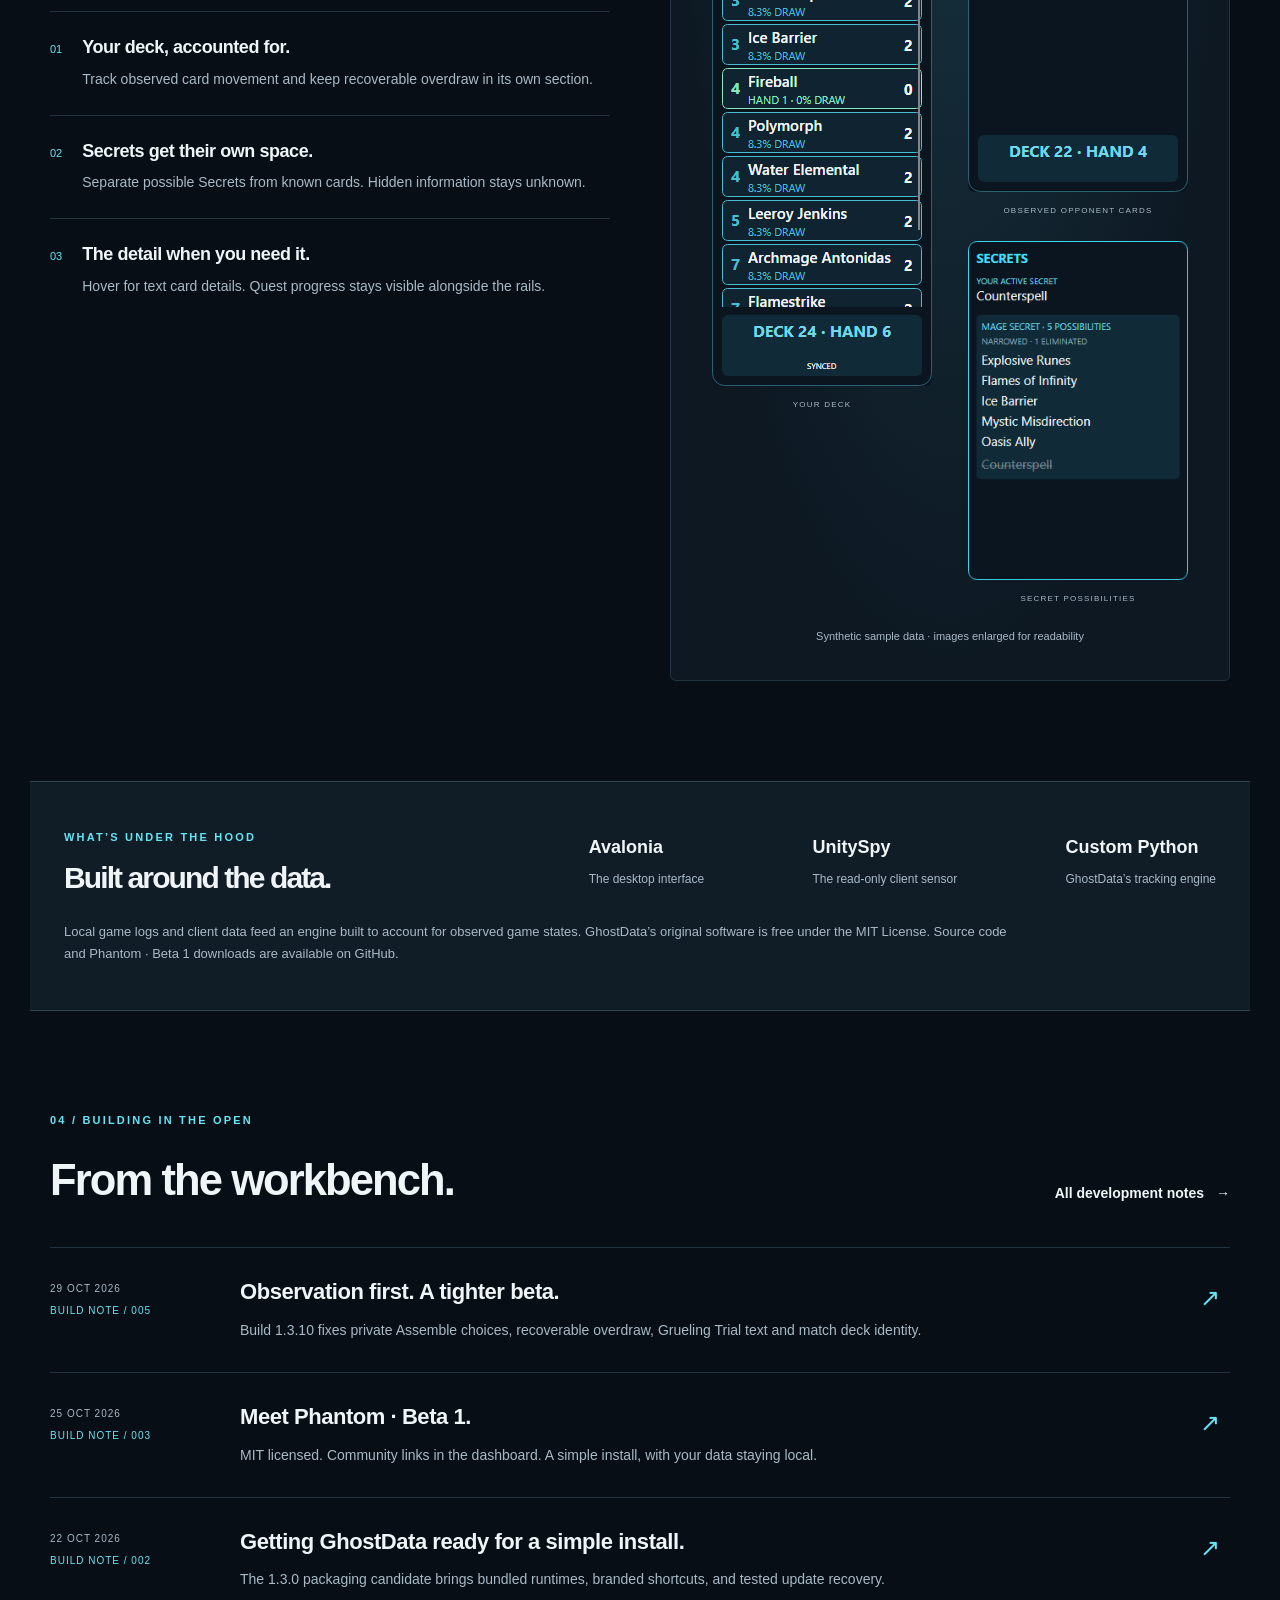
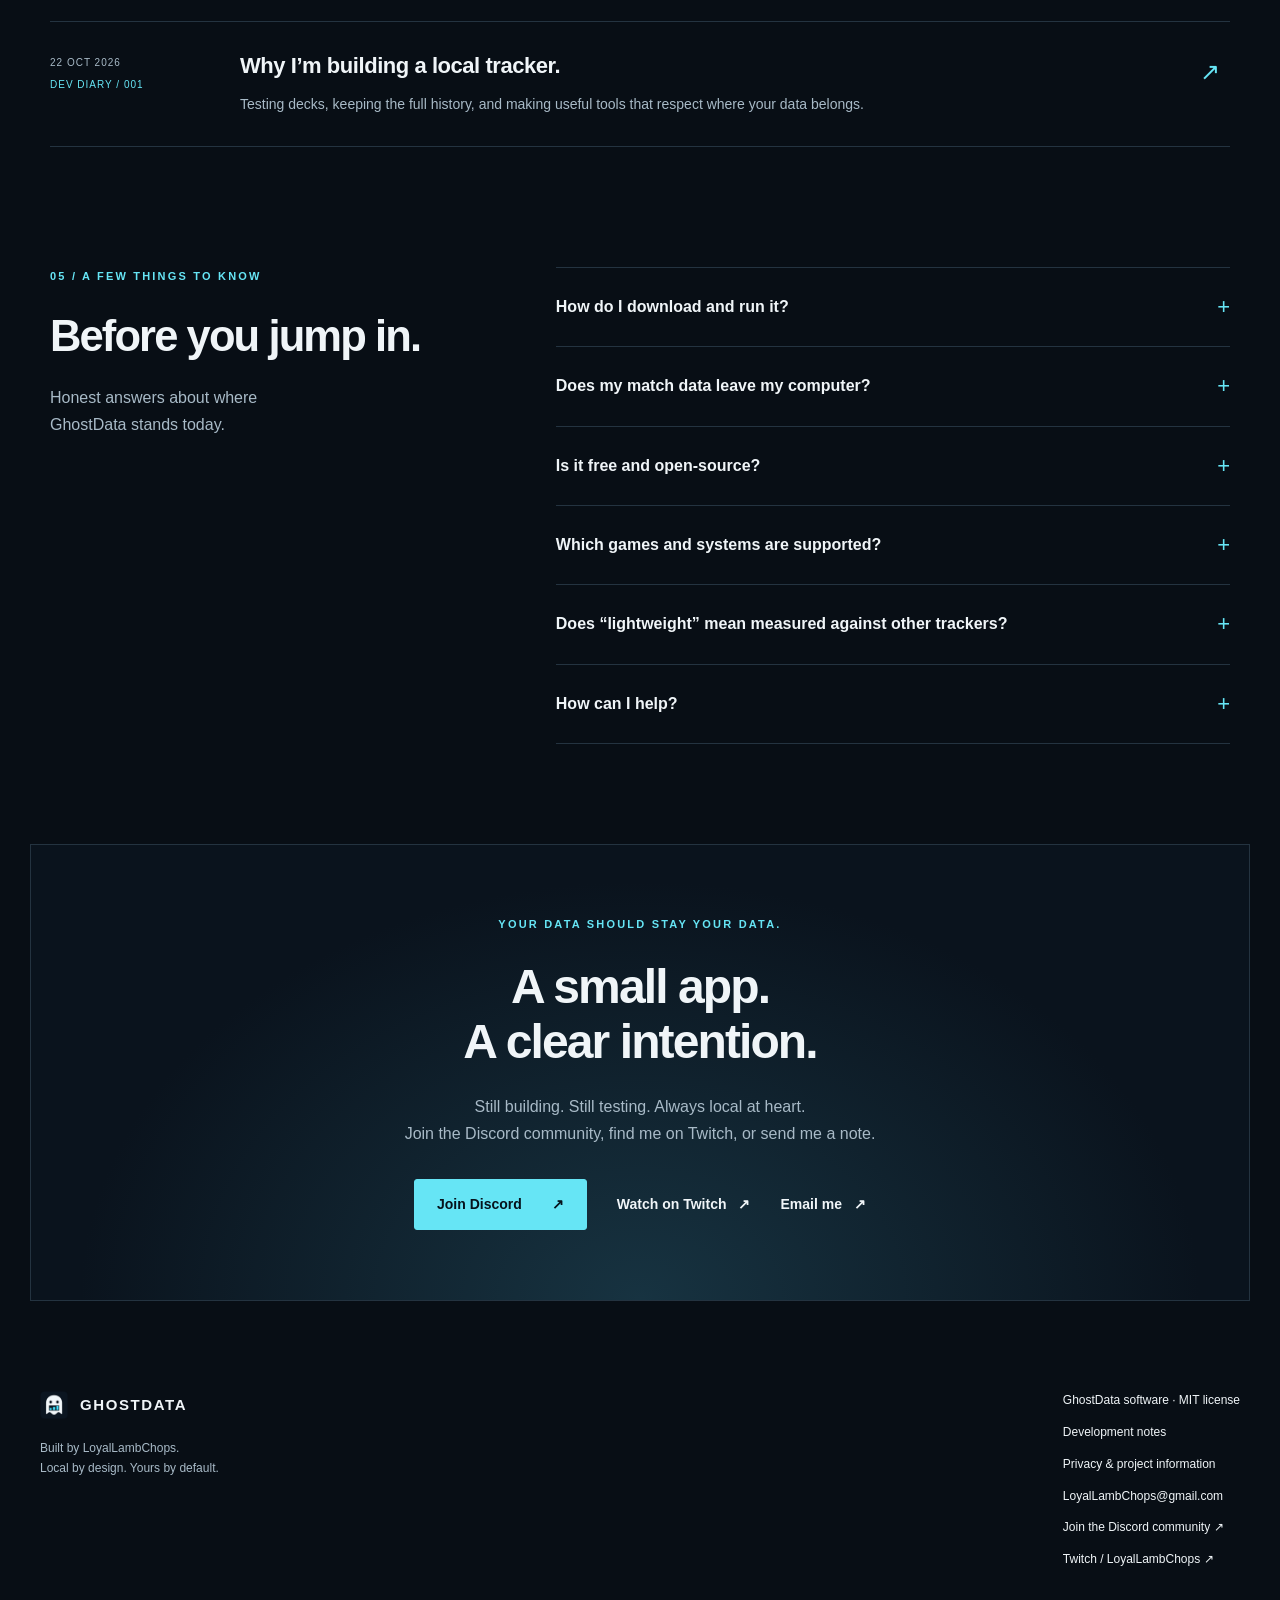
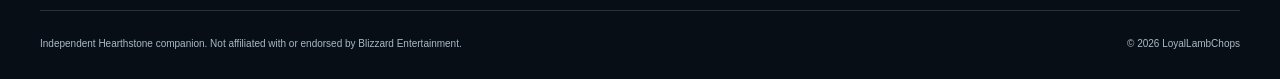
==== commit 43d593fb: "Publish mulligan observation patch 1.3.10" ====
--- a/index.html
+++ b/index.html
@@ -9,7 +9,7 @@
 <body><a class="skip" href="#main">Skip to content</a>
 <header class="site-header"><a class="brand" href="./" aria-label="GhostData home"><img src="assets/icon.png" width="36" height="36" alt=""><span>GHOST<span class="cyan">DATA</span></span></a><nav aria-label="Main navigation"><a href="./#dashboard">The app</a><a href="development.html">Development</a><a href="./#faq">FAQ</a><a class="nav-contact" href="./#contact">Get in touch <span aria-hidden="true">↗</span></a></nav></header>
 <main id="main">
-<section class="hero" aria-labelledby="hero-title"><div class="hero-copy"><p class="eyebrow"><span class="status-dot"></span> HEARTHSTONE STANDARD · WINDOWS</p><h1 id="hero-title">Your games.<br>Your decks.<br><span class="cyan">Your data.</span></h1><p class="hero-description">Test the deck. Track the games. See the results.<br>A local tracker and statistics dashboard built to keep your match history on your machine.</p><div class="actions"><a class="button" href="https://github.com/LoyalLambChops/GhostData/releases/download/v1.3.9/GhostData-Setup-1.3.9-x64.exe">Download for Windows <span aria-hidden="true">↓</span></a><a class="text-link" href="development.html">Follow the build <span aria-hidden="true">→</span></a></div><p class="release-note"><span class="status-dot amber"></span> PHANTOM · BETA 1 · BUILD 1.3.9 · FREE &amp; MIT LICENSED</p></div><figure class="hero-art"><img src="assets/ghostdata-banner.png" width="1672" height="941" alt="GhostData's glowing blue ghost emblem above the GhostData wordmark" fetchpriority="high"><figcaption>LIGHTWEIGHT IN SPIRIT. LOCAL BY DESIGN.</figcaption></figure></section>
+<section class="hero" aria-labelledby="hero-title"><div class="hero-copy"><p class="eyebrow"><span class="status-dot"></span> HEARTHSTONE STANDARD · WINDOWS</p><h1 id="hero-title">Your games.<br>Your decks.<br><span class="cyan">Your data.</span></h1><p class="hero-description">Test the deck. Track the games. See the results.<br>A local tracker and statistics dashboard built to keep your match history on your machine.</p><div class="actions"><a class="button" href="https://github.com/LoyalLambChops/GhostData/releases/download/v1.3.10/GhostData-Setup-1.3.10-x64.exe">Download for Windows <span aria-hidden="true">↓</span></a><a class="text-link" href="development.html">Follow the build <span aria-hidden="true">→</span></a></div><p class="release-note"><span class="status-dot amber"></span> PHANTOM · BETA 1 · BUILD 1.3.10 · FREE &amp; MIT LICENSED</p></div><figure class="hero-art"><img src="assets/ghostdata-banner.png" width="1672" height="941" alt="GhostData's glowing blue ghost emblem above the GhostData wordmark" fetchpriority="high"><figcaption>LIGHTWEIGHT IN SPIRIT. LOCAL BY DESIGN.</figcaption></figure></section>
 <div class="principles" aria-label="Design principles"><span>NO GHOSTDATA ACCOUNT</span><span>LOCAL MATCH HISTORY</span><span>YOU CHOOSE WHEN TO UPDATE</span></div>
 <section class="section story" id="story"><div><p class="eyebrow">01 / WHY I BUILT IT</p><h2>A place for<br>your own results.</h2></div><div class="story-copy"><p class="large-copy">“I wanted to test decks, track my games, and dig into the stats without sending my data somewhere else. So I started building GhostData.”</p><p>That’s the idea: useful deck tracking while you play, a clear dashboard when you’re done, and your history saved locally. Function comes first. No GhostData account or cloud match-history service required.</p><p class="signature"><span class="signature-line"></span> LoyalLambChops <span class="muted">/ developer</span></p></div></section>
 <section class="section dashboard-section" id="dashboard"><div class="section-heading"><div><p class="eyebrow">02 / INSIDE GHOSTDATA</p><h2>The game ends.<br>The insight starts.</h2></div><p>Compare decks and versions, look back at individual matches, and see how your results change across classes and matchups.</p></div>
@@ -19,9 +19,9 @@
 <figure id="panel-charts" class="screen-panel" role="tabpanel" aria-labelledby="tab-charts"><a href="assets/dashboard-charts.png" target="_blank" rel="noopener" aria-label="Open Charts dashboard screenshot at full size"><img src="assets/dashboard-charts.png" width="1400" height="900" alt="Charts tab displaying sample win-rate trends and matchup statistics" loading="lazy"></a><figcaption><strong>Find the patterns.</strong> Explore recorded results with charts and filters. <span>Open image to enlarge ↗</span></figcaption></figure></div>
 <p class="caption">Actual GhostData Phantom · Beta 1 dashboard with synthetic sample data. These are illustrative screenshots, not live results or performance benchmarks.</p></section>
 <section class="section rail-section"><div class="rail-copy"><p class="eyebrow">03 / WHILE YOU PLAY</p><h2>Keep track.<br>Stay in the game.</h2><p>Compact, text-first rails keep the facts close at hand. Known card states, deck and hand counts, draw odds, quest progress, and recoverable overdraw each have their place.</p><ul class="feature-list"><li><span>01</span><div><h3>Your deck, accounted for.</h3><p>Track observed card movement and keep recoverable overdraw in its own section.</p></div></li><li><span>02</span><div><h3>Secrets get their own space.</h3><p>Separate possible Secrets from known cards. Hidden information stays unknown.</p></div></li><li><span>03</span><div><h3>The detail when you need it.</h3><p>Hover for text card details. Quest progress stays visible alongside the rails.</p></div></li></ul></div><div class="rail-exhibit"><figure><img src="assets/player-rail.png" width="220" alt="Sample player deck rail with card names, costs and state labels" loading="lazy"><figcaption>YOUR DECK</figcaption></figure><div class="opponent-exhibit"><figure><img src="assets/opponent-rail.png" width="220" alt="Sample opponent rail with observed cards and quest progress" loading="lazy"><figcaption>OBSERVED OPPONENT CARDS</figcaption></figure><figure class="secret-image"><img src="assets/secret-tracker.png" width="220" alt="Separate Secret tracker showing remaining possibilities" loading="lazy"><figcaption>SECRET POSSIBILITIES</figcaption></figure></div><p class="caption">Synthetic sample data · images enlarged for readability</p></div></section>
-<section class="engine-strip"><div><p class="eyebrow">WHAT’S UNDER THE HOOD</p><h2>Built around the data.</h2></div><dl><div><dt>Avalonia</dt><dd>The desktop interface</dd></div><div><dt>UnitySpy</dt><dd>The read-only client sensor</dd></div><div><dt>Custom Python</dt><dd>GhostData’s tracking engine</dd></div></dl><p>Local game logs and client data feed an engine built to account for observed game states. GhostData’s original software is free under the <a href="ghostdata-license.txt">MIT License</a>. <a href="https://github.com/LoyalLambChops/GhostData">Source code</a> and <a href="https://github.com/LoyalLambChops/GhostData/releases/tag/v1.3.9">Phantom · Beta 1 downloads</a> are available on GitHub.</p></section>
-<section class="section" id="development"><div class="section-heading"><div><p class="eyebrow">04 / BUILDING IN THE OPEN</p><h2>From the workbench.</h2></div><a class="text-link" href="development.html">All development notes <span aria-hidden="true">→</span></a></div><div class="journal-list"><a class="journal-entry" href="development.html#observation-patch"><span class="journal-date">29 OCT 2026<br><span class="cyan">BUILD NOTE / 005</span></span><div><h3>Observation first. A tighter beta.</h3><p>Build 1.3.9 fixes private Assemble choices, recoverable overdraw, Grueling Trial text and match deck identity.</p></div><span class="journal-arrow" aria-hidden="true">↗</span></a><a class="journal-entry" href="development.html#phantom"><span class="journal-date">25 OCT 2026<br><span class="cyan">BUILD NOTE / 003</span></span><div><h3>Meet Phantom · Beta 1.</h3><p>MIT licensed. Community links in the dashboard. A simple install, with your data staying local.</p></div><span class="journal-arrow" aria-hidden="true">↗</span></a><a class="journal-entry" href="development.html#packaging"><span class="journal-date">22 OCT 2026<br><span class="cyan">BUILD NOTE / 002</span></span><div><h3>Getting GhostData ready for a simple install.</h3><p>The 1.3.0 packaging candidate brings bundled runtimes, branded shortcuts, and tested update recovery.</p></div><span class="journal-arrow" aria-hidden="true">↗</span></a><a class="journal-entry" href="development.html#why-local"><span class="journal-date">22 OCT 2026<br><span class="cyan">DEV DIARY / 001</span></span><div><h3>Why I’m building a local tracker.</h3><p>Testing decks, keeping the full history, and making useful tools that respect where your data belongs.</p></div><span class="journal-arrow" aria-hidden="true">↗</span></a></div></section>
-<section class="section faq-section" id="faq"><div><p class="eyebrow">05 / A FEW THINGS TO KNOW</p><h2>Before you jump in.</h2><p>Honest answers about where GhostData stands today.</p></div><div class="faq-list"><details><summary>How do I download and run it?</summary><p>Download <a href="https://github.com/LoyalLambChops/GhostData/releases/download/v1.3.9/GhostData-Setup-1.3.9-x64.exe">GhostData for Windows</a> and run the installer. That single file includes Python and .NET, creates a Start Menu shortcut and offers a Desktop shortcut. You do not need a separate ZIP or developer tools. This beta is unsigned; Windows may warn or block it under your security policy. <a href="https://github.com/LoyalLambChops/GhostData/releases/tag/v1.3.9">Release notes, SHA-256 checksums and the optional portable ZIP</a> are on GitHub.</p></details><details><summary>Does my match data leave my computer?</summary><p>Normal tracking keeps your history on your machine. There is no GhostData account or cloud match-history service. The explicit Update button can contact GitHub for GhostData releases; game definitions are imported from the installed client. Read our <a href="privacy.html">privacy and project information</a>.</p></details><details><summary>Is it free and open-source?</summary><p>Yes—GhostData’s original software is licensed under <a href="ghostdata-license.txt">MIT</a>, allowing use, modification and redistribution with the required notice. Third-party components retain their own licenses. The <a href="https://github.com/LoyalLambChops/GhostData">application source and releases</a> are public on GitHub.</p></details><details><summary>Which games and systems are supported?</summary><p>GhostData focuses on Hearthstone Standard on Windows 11 x64. The installer includes Python and .NET, so players won’t need to build the app. GhostData configures Power.log logging and imports card definitions from your installed game automatically. If Hearthstone was already open when logging was first enabled, it may need one restart. Other formats and operating systems are outside the current scope.</p></details><details><summary>Does “lightweight” mean measured against other trackers?</summary><p>Lightweight is a design goal: local processing, a standard-library Python backend, and no always-running background service. A matched CPU and memory comparison has not been completed, so we aren’t claiming benchmark superiority.</p></details><details><summary>How can I help?</summary><p>Share questions, ideas or bug reports in <a href="https://discord.gg/H3Et7NHavZ">Discord</a> or email <a href="mailto:LoyalLambChops@gmail.com">LoyalLambChops@gmail.com</a>. You can also find me on <a href="https://www.twitch.tv/loyallambchops">Twitch</a>. Describe what happened and what you expected. Review screenshots and logs for personal information before choosing to share them.</p></details></div></section>
+<section class="engine-strip"><div><p class="eyebrow">WHAT’S UNDER THE HOOD</p><h2>Built around the data.</h2></div><dl><div><dt>Avalonia</dt><dd>The desktop interface</dd></div><div><dt>UnitySpy</dt><dd>The read-only client sensor</dd></div><div><dt>Custom Python</dt><dd>GhostData’s tracking engine</dd></div></dl><p>Local game logs and client data feed an engine built to account for observed game states. GhostData’s original software is free under the <a href="ghostdata-license.txt">MIT License</a>. <a href="https://github.com/LoyalLambChops/GhostData">Source code</a> and <a href="https://github.com/LoyalLambChops/GhostData/releases/tag/v1.3.10">Phantom · Beta 1 downloads</a> are available on GitHub.</p></section>
+<section class="section" id="development"><div class="section-heading"><div><p class="eyebrow">04 / BUILDING IN THE OPEN</p><h2>From the workbench.</h2></div><a class="text-link" href="development.html">All development notes <span aria-hidden="true">→</span></a></div><div class="journal-list"><a class="journal-entry" href="development.html#observation-patch"><span class="journal-date">29 OCT 2026<br><span class="cyan">BUILD NOTE / 005</span></span><div><h3>Observation first. A tighter beta.</h3><p>Build 1.3.10 fixes private Assemble choices, recoverable overdraw, Grueling Trial text and match deck identity.</p></div><span class="journal-arrow" aria-hidden="true">↗</span></a><a class="journal-entry" href="development.html#phantom"><span class="journal-date">25 OCT 2026<br><span class="cyan">BUILD NOTE / 003</span></span><div><h3>Meet Phantom · Beta 1.</h3><p>MIT licensed. Community links in the dashboard. A simple install, with your data staying local.</p></div><span class="journal-arrow" aria-hidden="true">↗</span></a><a class="journal-entry" href="development.html#packaging"><span class="journal-date">22 OCT 2026<br><span class="cyan">BUILD NOTE / 002</span></span><div><h3>Getting GhostData ready for a simple install.</h3><p>The 1.3.0 packaging candidate brings bundled runtimes, branded shortcuts, and tested update recovery.</p></div><span class="journal-arrow" aria-hidden="true">↗</span></a><a class="journal-entry" href="development.html#why-local"><span class="journal-date">22 OCT 2026<br><span class="cyan">DEV DIARY / 001</span></span><div><h3>Why I’m building a local tracker.</h3><p>Testing decks, keeping the full history, and making useful tools that respect where your data belongs.</p></div><span class="journal-arrow" aria-hidden="true">↗</span></a></div></section>
+<section class="section faq-section" id="faq"><div><p class="eyebrow">05 / A FEW THINGS TO KNOW</p><h2>Before you jump in.</h2><p>Honest answers about where GhostData stands today.</p></div><div class="faq-list"><details><summary>How do I download and run it?</summary><p>Download <a href="https://github.com/LoyalLambChops/GhostData/releases/download/v1.3.10/GhostData-Setup-1.3.10-x64.exe">GhostData for Windows</a> and run the installer. That single file includes Python and .NET, creates a Start Menu shortcut and offers a Desktop shortcut. You do not need a separate ZIP or developer tools. This beta is unsigned; Windows may warn or block it under your security policy. <a href="https://github.com/LoyalLambChops/GhostData/releases/tag/v1.3.10">Release notes, SHA-256 checksums and the optional portable ZIP</a> are on GitHub.</p></details><details><summary>Does my match data leave my computer?</summary><p>Normal tracking keeps your history on your machine. There is no GhostData account or cloud match-history service. The explicit Update button can contact GitHub for GhostData releases; game definitions are imported from the installed client. Read our <a href="privacy.html">privacy and project information</a>.</p></details><details><summary>Is it free and open-source?</summary><p>Yes—GhostData’s original software is licensed under <a href="ghostdata-license.txt">MIT</a>, allowing use, modification and redistribution with the required notice. Third-party components retain their own licenses. The <a href="https://github.com/LoyalLambChops/GhostData">application source and releases</a> are public on GitHub.</p></details><details><summary>Which games and systems are supported?</summary><p>GhostData focuses on Hearthstone Standard on Windows 11 x64. The installer includes Python and .NET, so players won’t need to build the app. GhostData configures Power.log logging and imports card definitions from your installed game automatically. If Hearthstone was already open when logging was first enabled, it may need one restart. Other formats and operating systems are outside the current scope.</p></details><details><summary>Does “lightweight” mean measured against other trackers?</summary><p>Lightweight is a design goal: local processing, a standard-library Python backend, and no always-running background service. A matched CPU and memory comparison has not been completed, so we aren’t claiming benchmark superiority.</p></details><details><summary>How can I help?</summary><p>Share questions, ideas or bug reports in <a href="https://discord.gg/H3Et7NHavZ">Discord</a> or email <a href="mailto:LoyalLambChops@gmail.com">LoyalLambChops@gmail.com</a>. You can also find me on <a href="https://www.twitch.tv/loyallambchops">Twitch</a>. Describe what happened and what you expected. Review screenshots and logs for personal information before choosing to share them.</p></details></div></section>
 <section class="closing" id="contact"><p class="eyebrow">YOUR DATA SHOULD STAY YOUR DATA.</p><h2>A small app.<br>A clear intention.</h2><p>Still building. Still testing. Always local at heart.<br>Join the Discord community, find me on Twitch, or send me a note.</p><div class="actions contact-actions"><a class="button" href="https://discord.gg/H3Et7NHavZ">Join Discord <span aria-hidden="true">↗</span></a><a class="text-link" href="https://www.twitch.tv/loyallambchops">Watch on Twitch <span aria-hidden="true">↗</span></a><a class="text-link" href="mailto:LoyalLambChops@gmail.com">Email me <span aria-hidden="true">↗</span></a></div></section>
 </main>
 <footer class="site-footer"><div><a class="brand" href="./"><img src="assets/icon.png" width="28" height="28" alt="">GHOSTDATA</a><p>Built by LoyalLambChops.<br>Local by design. Yours by default.</p></div><div class="footer-links"><a href="ghostdata-license.txt">GhostData software · MIT license</a><a href="development.html">Development notes</a><a href="privacy.html">Privacy &amp; project information</a><a href="mailto:LoyalLambChops@gmail.com">LoyalLambChops@gmail.com</a><a href="https://discord.gg/H3Et7NHavZ">Join the Discord community ↗</a><a href="https://www.twitch.tv/loyallambchops">Twitch / LoyalLambChops ↗</a></div><div class="footer-bottom"><span>Independent Hearthstone companion. Not affiliated with or endorsed by Blizzard Entertainment.</span><span>© 2026 LoyalLambChops</span></div></footer>
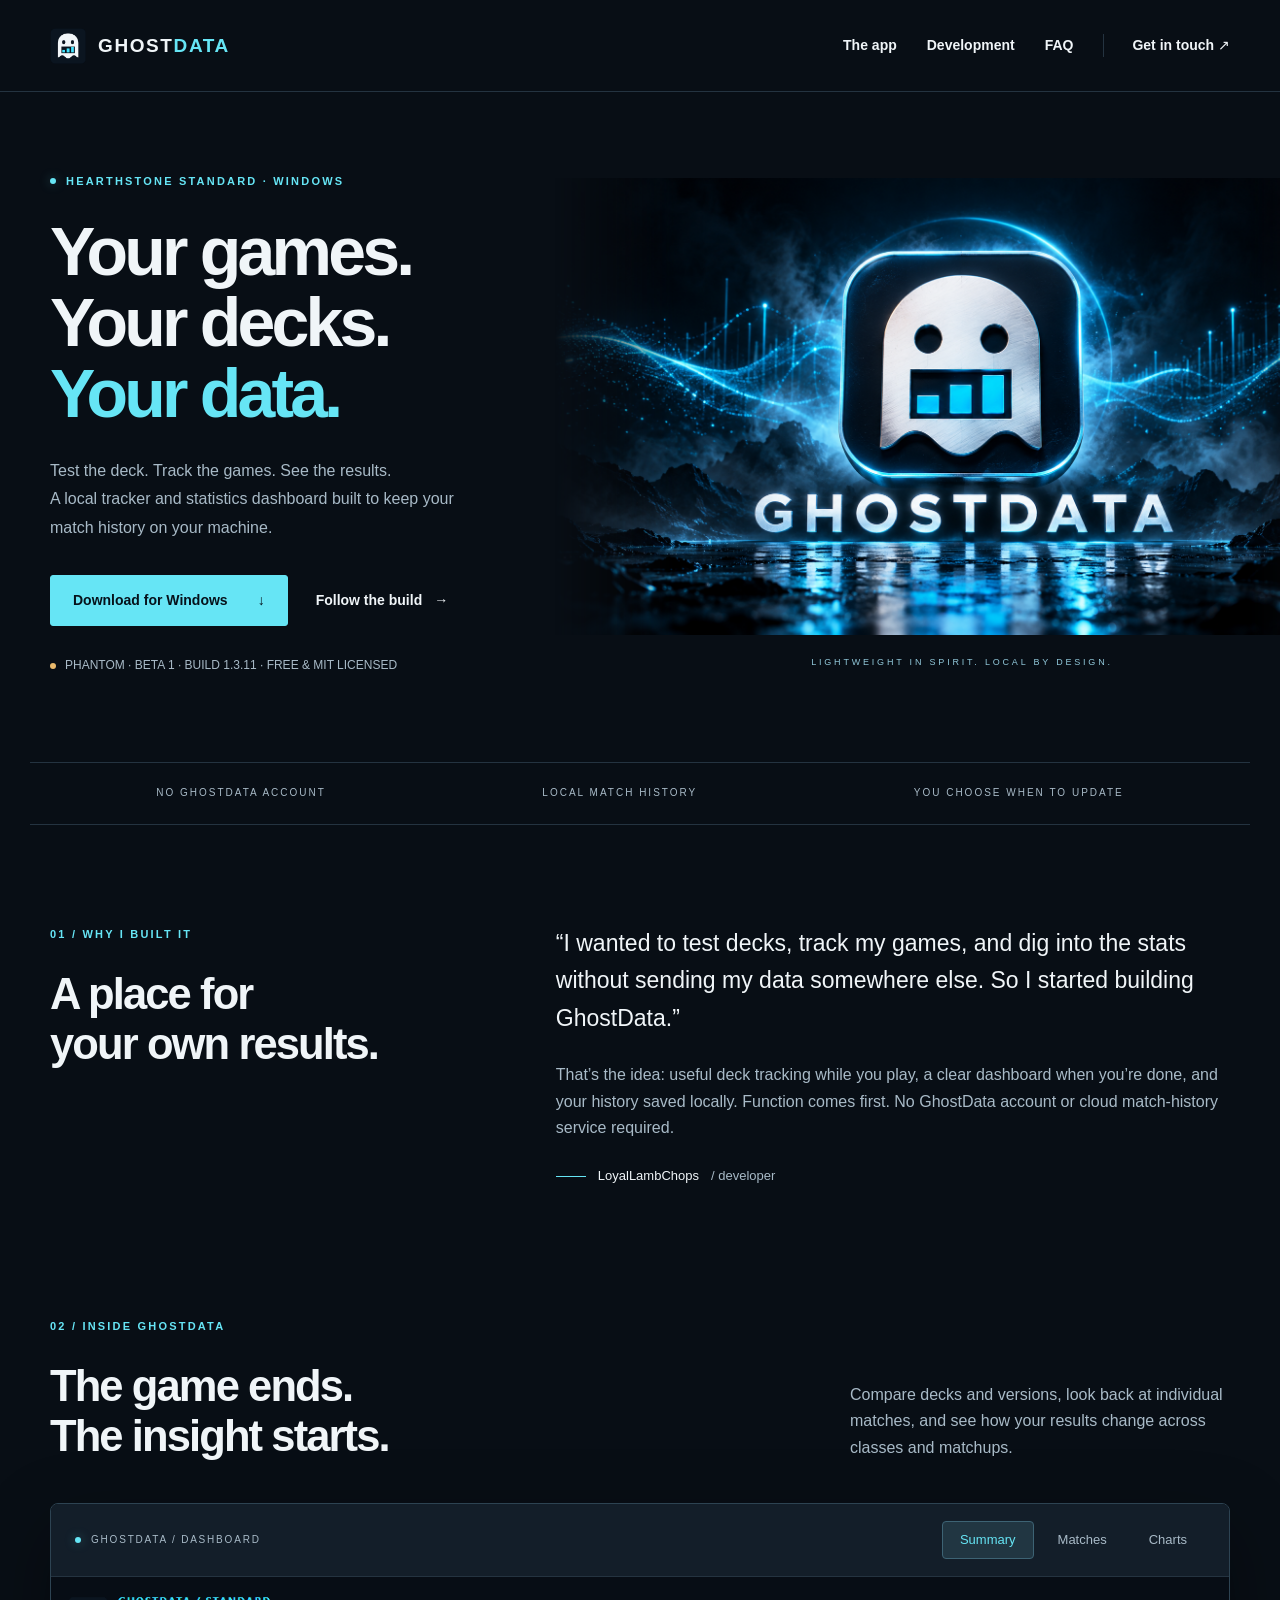
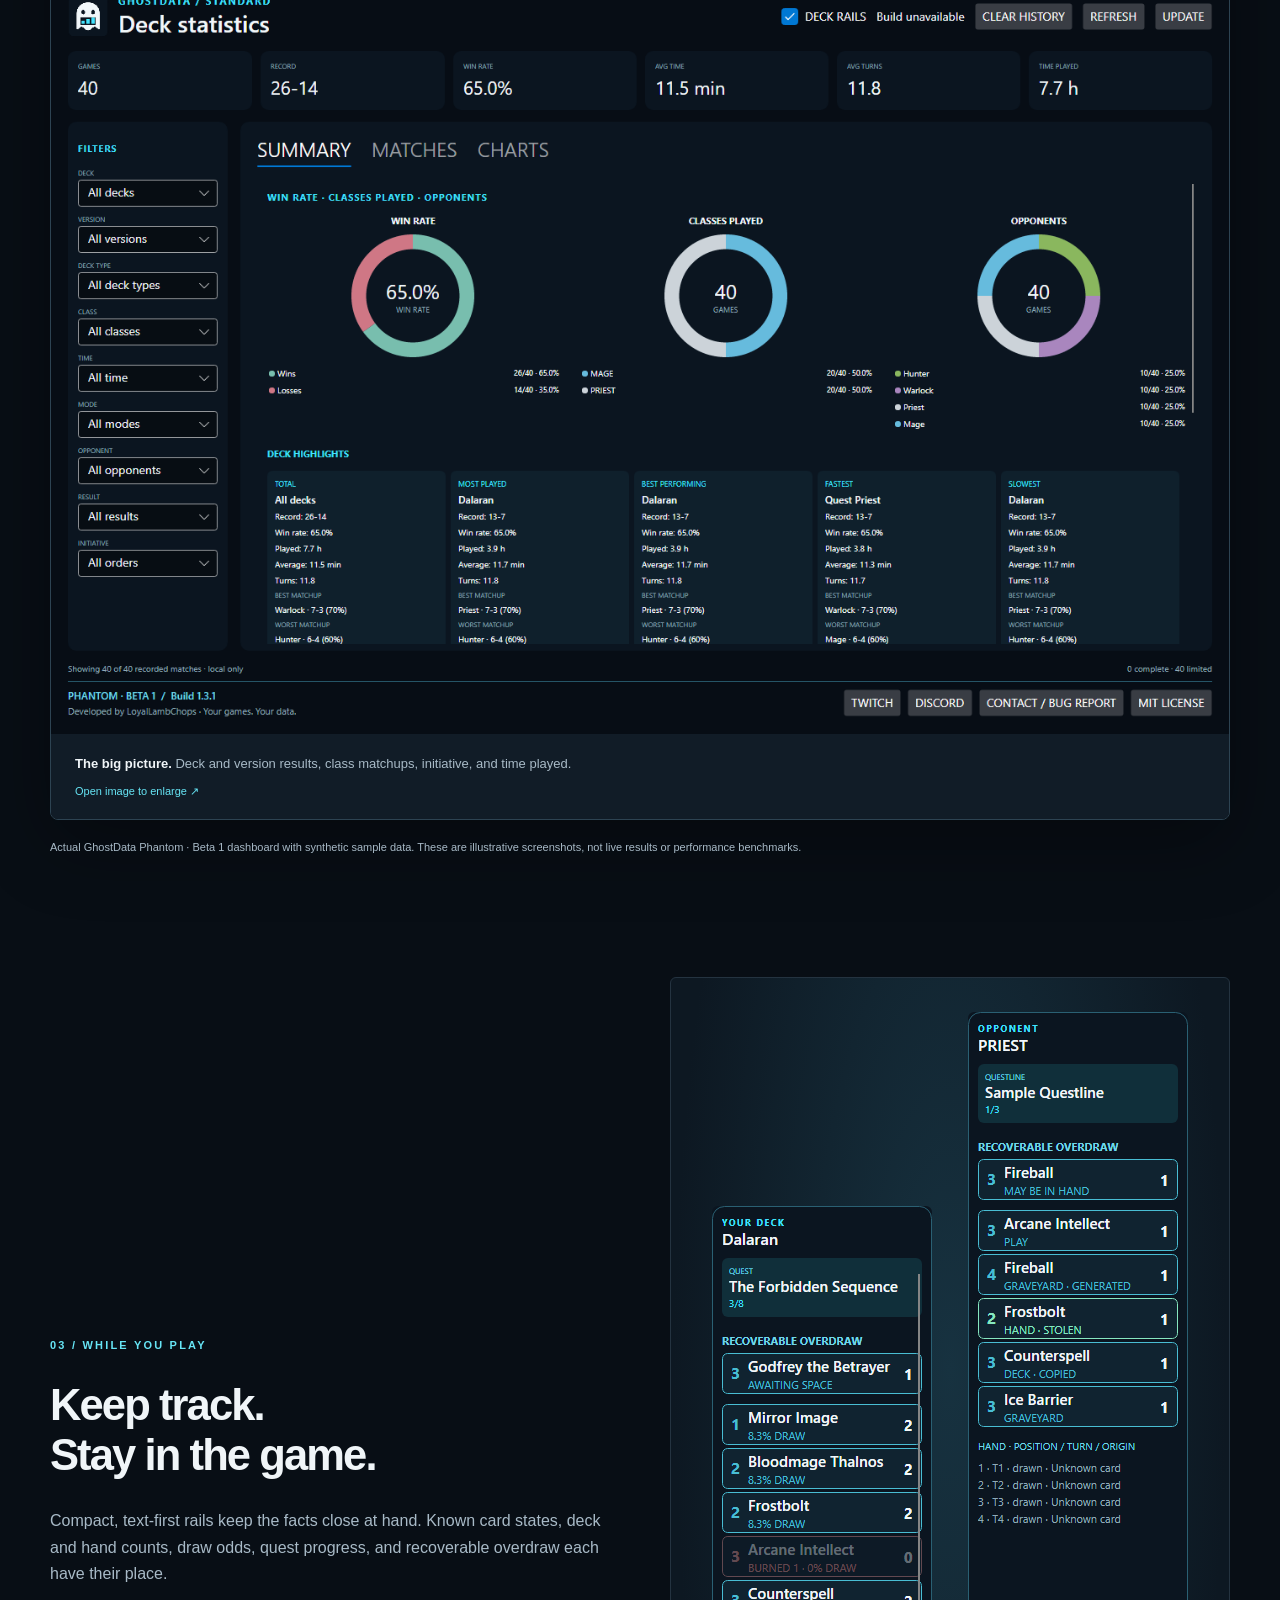
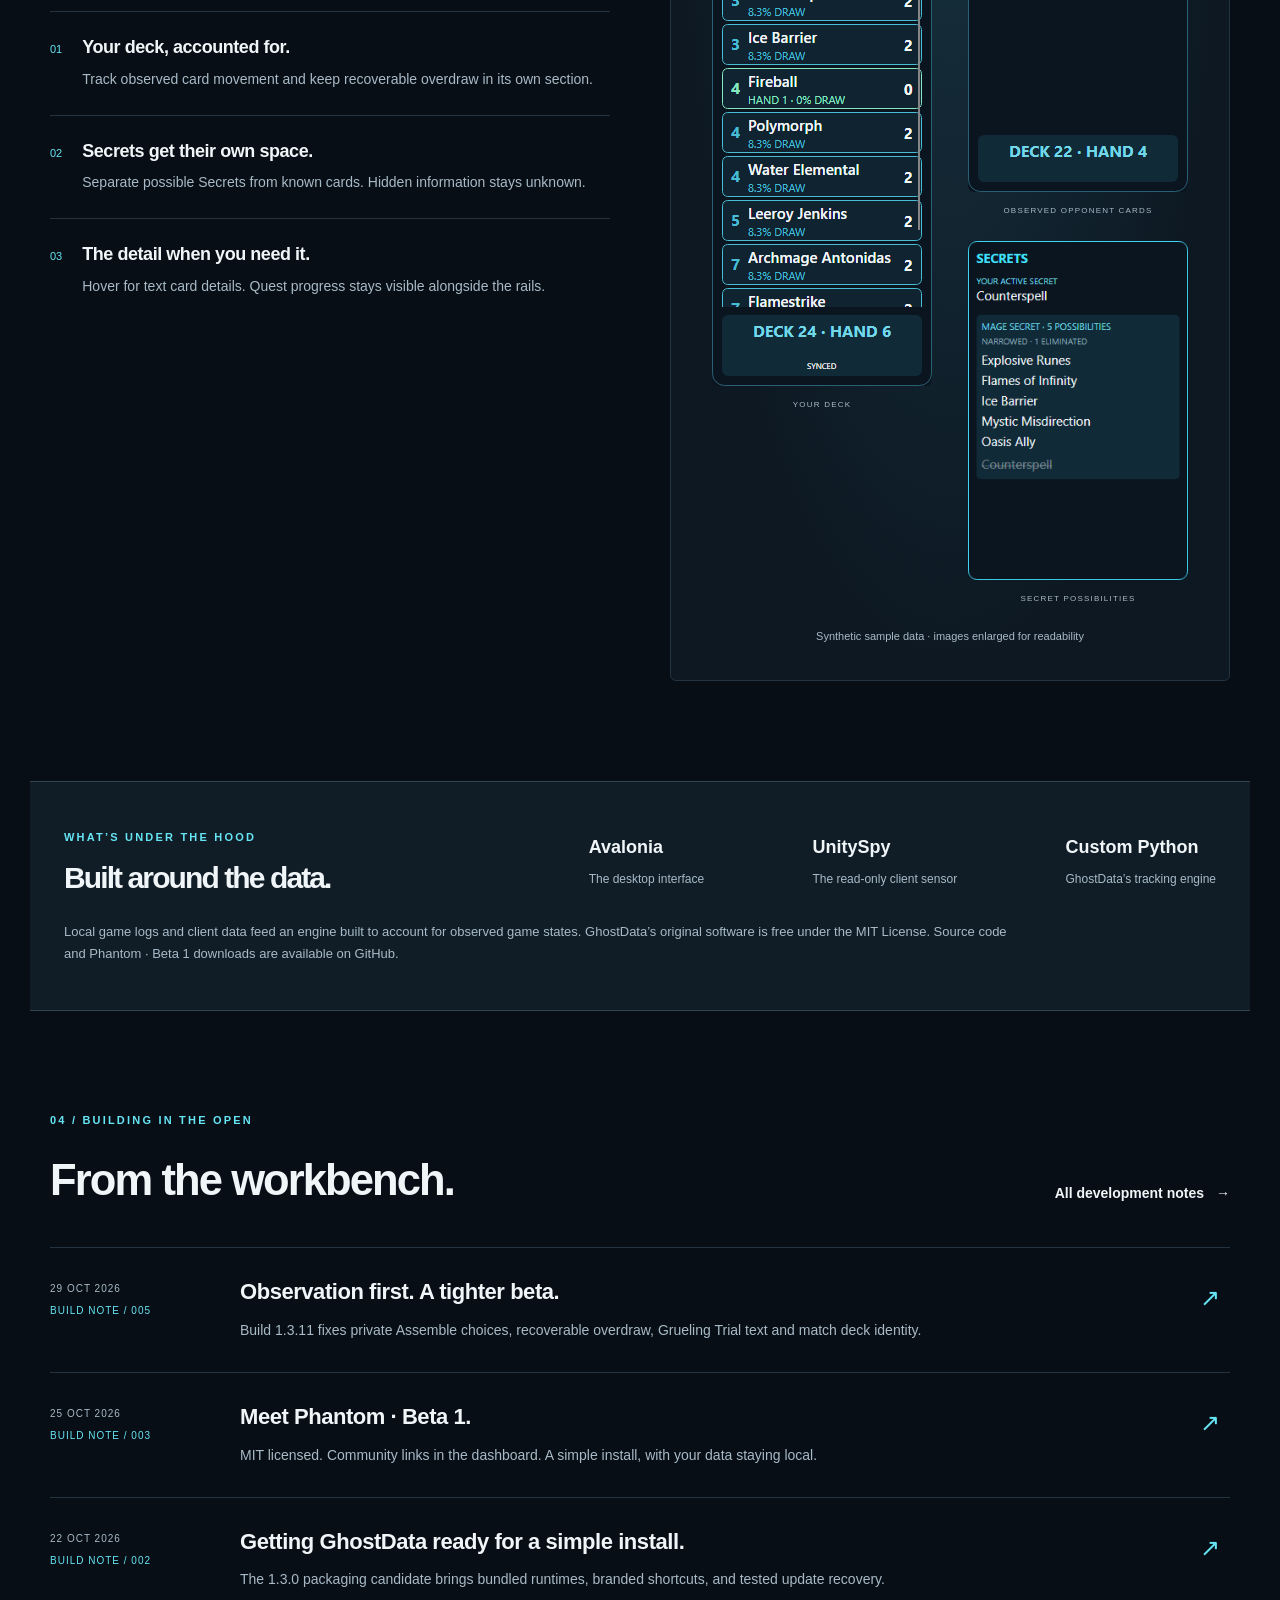
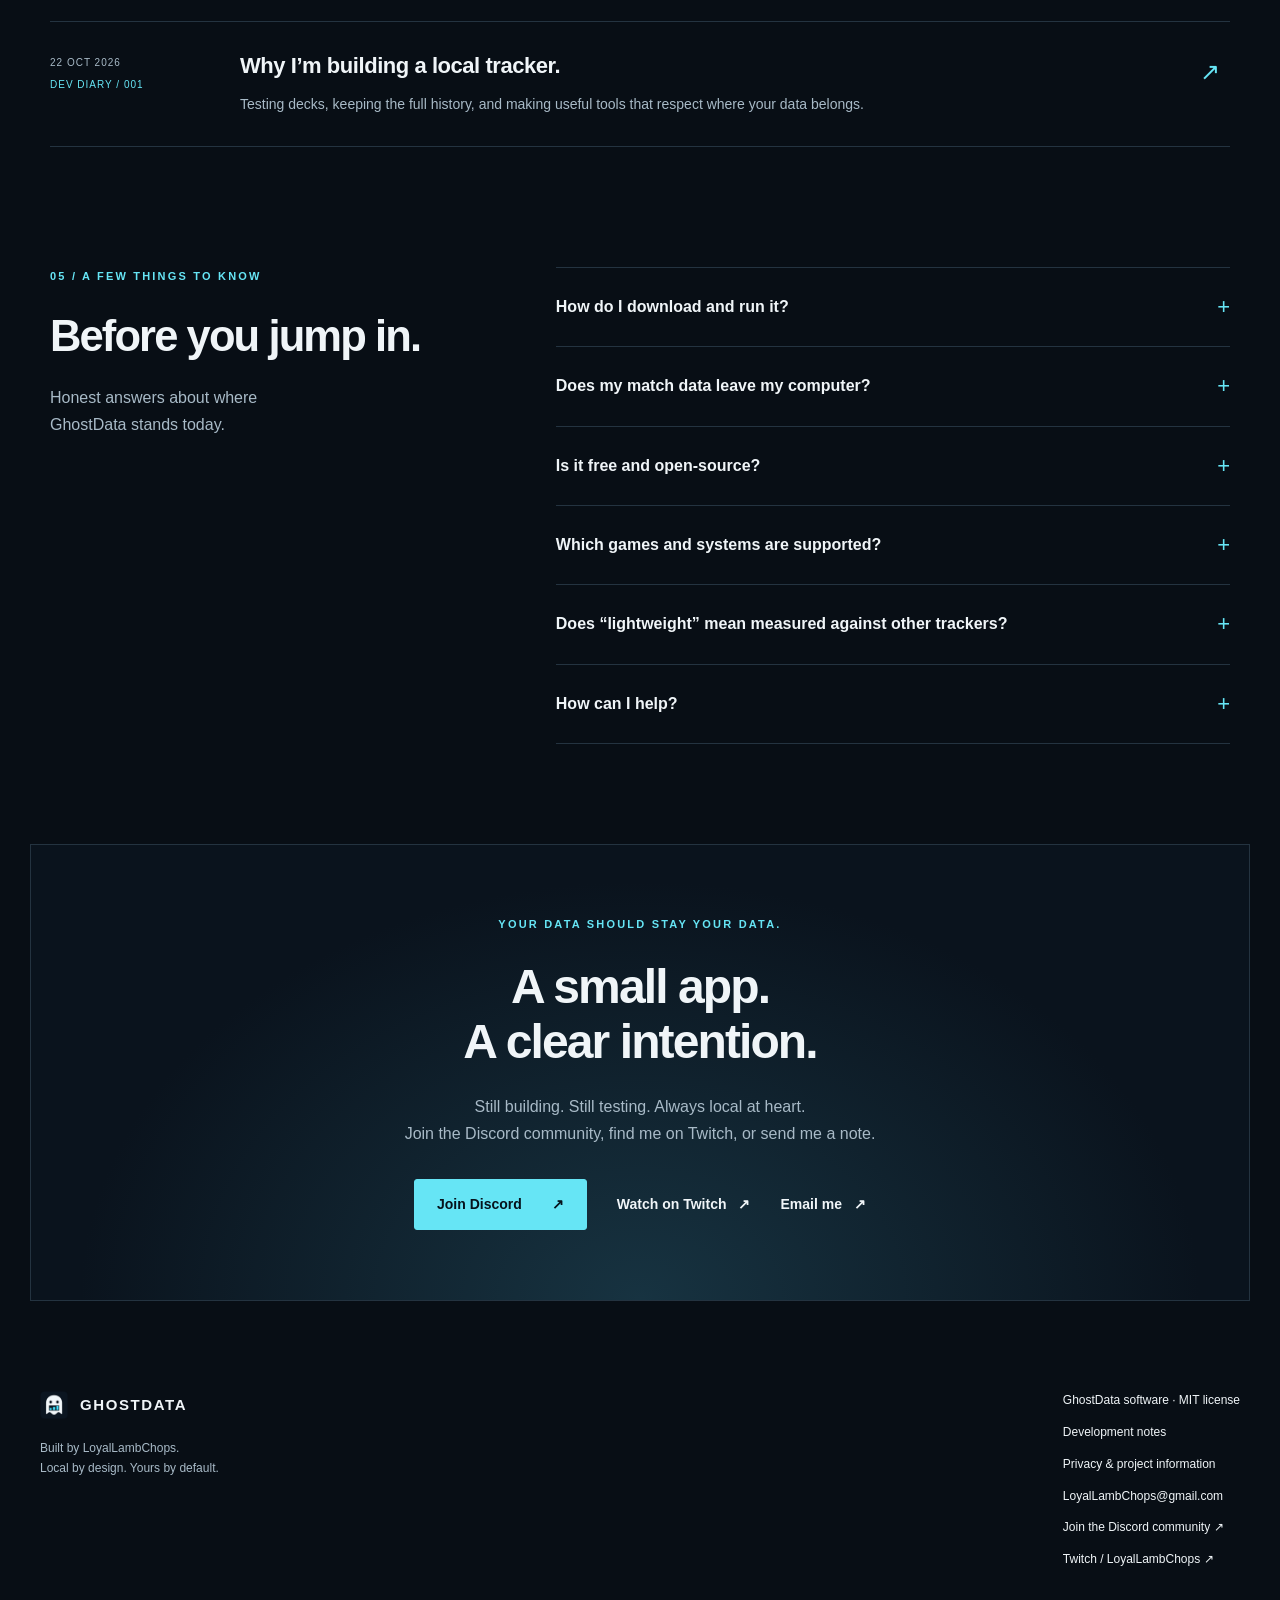
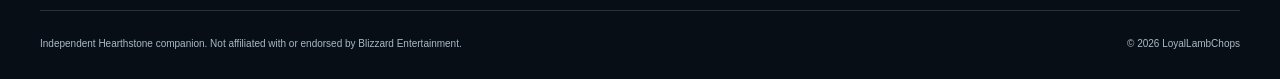
==== commit 0cb63b56: "Publish startup animation observation correction 1.3.11" ====
--- a/index.html
+++ b/index.html
@@ -9,7 +9,7 @@
 <body><a class="skip" href="#main">Skip to content</a>
 <header class="site-header"><a class="brand" href="./" aria-label="GhostData home"><img src="assets/icon.png" width="36" height="36" alt=""><span>GHOST<span class="cyan">DATA</span></span></a><nav aria-label="Main navigation"><a href="./#dashboard">The app</a><a href="development.html">Development</a><a href="./#faq">FAQ</a><a class="nav-contact" href="./#contact">Get in touch <span aria-hidden="true">↗</span></a></nav></header>
 <main id="main">
-<section class="hero" aria-labelledby="hero-title"><div class="hero-copy"><p class="eyebrow"><span class="status-dot"></span> HEARTHSTONE STANDARD · WINDOWS</p><h1 id="hero-title">Your games.<br>Your decks.<br><span class="cyan">Your data.</span></h1><p class="hero-description">Test the deck. Track the games. See the results.<br>A local tracker and statistics dashboard built to keep your match history on your machine.</p><div class="actions"><a class="button" href="https://github.com/LoyalLambChops/GhostData/releases/download/v1.3.10/GhostData-Setup-1.3.10-x64.exe">Download for Windows <span aria-hidden="true">↓</span></a><a class="text-link" href="development.html">Follow the build <span aria-hidden="true">→</span></a></div><p class="release-note"><span class="status-dot amber"></span> PHANTOM · BETA 1 · BUILD 1.3.10 · FREE &amp; MIT LICENSED</p></div><figure class="hero-art"><img src="assets/ghostdata-banner.png" width="1672" height="941" alt="GhostData's glowing blue ghost emblem above the GhostData wordmark" fetchpriority="high"><figcaption>LIGHTWEIGHT IN SPIRIT. LOCAL BY DESIGN.</figcaption></figure></section>
+<section class="hero" aria-labelledby="hero-title"><div class="hero-copy"><p class="eyebrow"><span class="status-dot"></span> HEARTHSTONE STANDARD · WINDOWS</p><h1 id="hero-title">Your games.<br>Your decks.<br><span class="cyan">Your data.</span></h1><p class="hero-description">Test the deck. Track the games. See the results.<br>A local tracker and statistics dashboard built to keep your match history on your machine.</p><div class="actions"><a class="button" href="https://github.com/LoyalLambChops/GhostData/releases/download/v1.3.11/GhostData-Setup-1.3.11-x64.exe">Download for Windows <span aria-hidden="true">↓</span></a><a class="text-link" href="development.html">Follow the build <span aria-hidden="true">→</span></a></div><p class="release-note"><span class="status-dot amber"></span> PHANTOM · BETA 1 · BUILD 1.3.11 · FREE &amp; MIT LICENSED</p></div><figure class="hero-art"><img src="assets/ghostdata-banner.png" width="1672" height="941" alt="GhostData's glowing blue ghost emblem above the GhostData wordmark" fetchpriority="high"><figcaption>LIGHTWEIGHT IN SPIRIT. LOCAL BY DESIGN.</figcaption></figure></section>
 <div class="principles" aria-label="Design principles"><span>NO GHOSTDATA ACCOUNT</span><span>LOCAL MATCH HISTORY</span><span>YOU CHOOSE WHEN TO UPDATE</span></div>
 <section class="section story" id="story"><div><p class="eyebrow">01 / WHY I BUILT IT</p><h2>A place for<br>your own results.</h2></div><div class="story-copy"><p class="large-copy">“I wanted to test decks, track my games, and dig into the stats without sending my data somewhere else. So I started building GhostData.”</p><p>That’s the idea: useful deck tracking while you play, a clear dashboard when you’re done, and your history saved locally. Function comes first. No GhostData account or cloud match-history service required.</p><p class="signature"><span class="signature-line"></span> LoyalLambChops <span class="muted">/ developer</span></p></div></section>
 <section class="section dashboard-section" id="dashboard"><div class="section-heading"><div><p class="eyebrow">02 / INSIDE GHOSTDATA</p><h2>The game ends.<br>The insight starts.</h2></div><p>Compare decks and versions, look back at individual matches, and see how your results change across classes and matchups.</p></div>
@@ -19,9 +19,9 @@
 <figure id="panel-charts" class="screen-panel" role="tabpanel" aria-labelledby="tab-charts"><a href="assets/dashboard-charts.png" target="_blank" rel="noopener" aria-label="Open Charts dashboard screenshot at full size"><img src="assets/dashboard-charts.png" width="1400" height="900" alt="Charts tab displaying sample win-rate trends and matchup statistics" loading="lazy"></a><figcaption><strong>Find the patterns.</strong> Explore recorded results with charts and filters. <span>Open image to enlarge ↗</span></figcaption></figure></div>
 <p class="caption">Actual GhostData Phantom · Beta 1 dashboard with synthetic sample data. These are illustrative screenshots, not live results or performance benchmarks.</p></section>
 <section class="section rail-section"><div class="rail-copy"><p class="eyebrow">03 / WHILE YOU PLAY</p><h2>Keep track.<br>Stay in the game.</h2><p>Compact, text-first rails keep the facts close at hand. Known card states, deck and hand counts, draw odds, quest progress, and recoverable overdraw each have their place.</p><ul class="feature-list"><li><span>01</span><div><h3>Your deck, accounted for.</h3><p>Track observed card movement and keep recoverable overdraw in its own section.</p></div></li><li><span>02</span><div><h3>Secrets get their own space.</h3><p>Separate possible Secrets from known cards. Hidden information stays unknown.</p></div></li><li><span>03</span><div><h3>The detail when you need it.</h3><p>Hover for text card details. Quest progress stays visible alongside the rails.</p></div></li></ul></div><div class="rail-exhibit"><figure><img src="assets/player-rail.png" width="220" alt="Sample player deck rail with card names, costs and state labels" loading="lazy"><figcaption>YOUR DECK</figcaption></figure><div class="opponent-exhibit"><figure><img src="assets/opponent-rail.png" width="220" alt="Sample opponent rail with observed cards and quest progress" loading="lazy"><figcaption>OBSERVED OPPONENT CARDS</figcaption></figure><figure class="secret-image"><img src="assets/secret-tracker.png" width="220" alt="Separate Secret tracker showing remaining possibilities" loading="lazy"><figcaption>SECRET POSSIBILITIES</figcaption></figure></div><p class="caption">Synthetic sample data · images enlarged for readability</p></div></section>
-<section class="engine-strip"><div><p class="eyebrow">WHAT’S UNDER THE HOOD</p><h2>Built around the data.</h2></div><dl><div><dt>Avalonia</dt><dd>The desktop interface</dd></div><div><dt>UnitySpy</dt><dd>The read-only client sensor</dd></div><div><dt>Custom Python</dt><dd>GhostData’s tracking engine</dd></div></dl><p>Local game logs and client data feed an engine built to account for observed game states. GhostData’s original software is free under the <a href="ghostdata-license.txt">MIT License</a>. <a href="https://github.com/LoyalLambChops/GhostData">Source code</a> and <a href="https://github.com/LoyalLambChops/GhostData/releases/tag/v1.3.10">Phantom · Beta 1 downloads</a> are available on GitHub.</p></section>
-<section class="section" id="development"><div class="section-heading"><div><p class="eyebrow">04 / BUILDING IN THE OPEN</p><h2>From the workbench.</h2></div><a class="text-link" href="development.html">All development notes <span aria-hidden="true">→</span></a></div><div class="journal-list"><a class="journal-entry" href="development.html#observation-patch"><span class="journal-date">29 OCT 2026<br><span class="cyan">BUILD NOTE / 005</span></span><div><h3>Observation first. A tighter beta.</h3><p>Build 1.3.10 fixes private Assemble choices, recoverable overdraw, Grueling Trial text and match deck identity.</p></div><span class="journal-arrow" aria-hidden="true">↗</span></a><a class="journal-entry" href="development.html#phantom"><span class="journal-date">25 OCT 2026<br><span class="cyan">BUILD NOTE / 003</span></span><div><h3>Meet Phantom · Beta 1.</h3><p>MIT licensed. Community links in the dashboard. A simple install, with your data staying local.</p></div><span class="journal-arrow" aria-hidden="true">↗</span></a><a class="journal-entry" href="development.html#packaging"><span class="journal-date">22 OCT 2026<br><span class="cyan">BUILD NOTE / 002</span></span><div><h3>Getting GhostData ready for a simple install.</h3><p>The 1.3.0 packaging candidate brings bundled runtimes, branded shortcuts, and tested update recovery.</p></div><span class="journal-arrow" aria-hidden="true">↗</span></a><a class="journal-entry" href="development.html#why-local"><span class="journal-date">22 OCT 2026<br><span class="cyan">DEV DIARY / 001</span></span><div><h3>Why I’m building a local tracker.</h3><p>Testing decks, keeping the full history, and making useful tools that respect where your data belongs.</p></div><span class="journal-arrow" aria-hidden="true">↗</span></a></div></section>
-<section class="section faq-section" id="faq"><div><p class="eyebrow">05 / A FEW THINGS TO KNOW</p><h2>Before you jump in.</h2><p>Honest answers about where GhostData stands today.</p></div><div class="faq-list"><details><summary>How do I download and run it?</summary><p>Download <a href="https://github.com/LoyalLambChops/GhostData/releases/download/v1.3.10/GhostData-Setup-1.3.10-x64.exe">GhostData for Windows</a> and run the installer. That single file includes Python and .NET, creates a Start Menu shortcut and offers a Desktop shortcut. You do not need a separate ZIP or developer tools. This beta is unsigned; Windows may warn or block it under your security policy. <a href="https://github.com/LoyalLambChops/GhostData/releases/tag/v1.3.10">Release notes, SHA-256 checksums and the optional portable ZIP</a> are on GitHub.</p></details><details><summary>Does my match data leave my computer?</summary><p>Normal tracking keeps your history on your machine. There is no GhostData account or cloud match-history service. The explicit Update button can contact GitHub for GhostData releases; game definitions are imported from the installed client. Read our <a href="privacy.html">privacy and project information</a>.</p></details><details><summary>Is it free and open-source?</summary><p>Yes—GhostData’s original software is licensed under <a href="ghostdata-license.txt">MIT</a>, allowing use, modification and redistribution with the required notice. Third-party components retain their own licenses. The <a href="https://github.com/LoyalLambChops/GhostData">application source and releases</a> are public on GitHub.</p></details><details><summary>Which games and systems are supported?</summary><p>GhostData focuses on Hearthstone Standard on Windows 11 x64. The installer includes Python and .NET, so players won’t need to build the app. GhostData configures Power.log logging and imports card definitions from your installed game automatically. If Hearthstone was already open when logging was first enabled, it may need one restart. Other formats and operating systems are outside the current scope.</p></details><details><summary>Does “lightweight” mean measured against other trackers?</summary><p>Lightweight is a design goal: local processing, a standard-library Python backend, and no always-running background service. A matched CPU and memory comparison has not been completed, so we aren’t claiming benchmark superiority.</p></details><details><summary>How can I help?</summary><p>Share questions, ideas or bug reports in <a href="https://discord.gg/H3Et7NHavZ">Discord</a> or email <a href="mailto:LoyalLambChops@gmail.com">LoyalLambChops@gmail.com</a>. You can also find me on <a href="https://www.twitch.tv/loyallambchops">Twitch</a>. Describe what happened and what you expected. Review screenshots and logs for personal information before choosing to share them.</p></details></div></section>
+<section class="engine-strip"><div><p class="eyebrow">WHAT’S UNDER THE HOOD</p><h2>Built around the data.</h2></div><dl><div><dt>Avalonia</dt><dd>The desktop interface</dd></div><div><dt>UnitySpy</dt><dd>The read-only client sensor</dd></div><div><dt>Custom Python</dt><dd>GhostData’s tracking engine</dd></div></dl><p>Local game logs and client data feed an engine built to account for observed game states. GhostData’s original software is free under the <a href="ghostdata-license.txt">MIT License</a>. <a href="https://github.com/LoyalLambChops/GhostData">Source code</a> and <a href="https://github.com/LoyalLambChops/GhostData/releases/tag/v1.3.11">Phantom · Beta 1 downloads</a> are available on GitHub.</p></section>
+<section class="section" id="development"><div class="section-heading"><div><p class="eyebrow">04 / BUILDING IN THE OPEN</p><h2>From the workbench.</h2></div><a class="text-link" href="development.html">All development notes <span aria-hidden="true">→</span></a></div><div class="journal-list"><a class="journal-entry" href="development.html#observation-patch"><span class="journal-date">29 OCT 2026<br><span class="cyan">BUILD NOTE / 005</span></span><div><h3>Observation first. A tighter beta.</h3><p>Build 1.3.11 fixes private Assemble choices, recoverable overdraw, Grueling Trial text and match deck identity.</p></div><span class="journal-arrow" aria-hidden="true">↗</span></a><a class="journal-entry" href="development.html#phantom"><span class="journal-date">25 OCT 2026<br><span class="cyan">BUILD NOTE / 003</span></span><div><h3>Meet Phantom · Beta 1.</h3><p>MIT licensed. Community links in the dashboard. A simple install, with your data staying local.</p></div><span class="journal-arrow" aria-hidden="true">↗</span></a><a class="journal-entry" href="development.html#packaging"><span class="journal-date">22 OCT 2026<br><span class="cyan">BUILD NOTE / 002</span></span><div><h3>Getting GhostData ready for a simple install.</h3><p>The 1.3.0 packaging candidate brings bundled runtimes, branded shortcuts, and tested update recovery.</p></div><span class="journal-arrow" aria-hidden="true">↗</span></a><a class="journal-entry" href="development.html#why-local"><span class="journal-date">22 OCT 2026<br><span class="cyan">DEV DIARY / 001</span></span><div><h3>Why I’m building a local tracker.</h3><p>Testing decks, keeping the full history, and making useful tools that respect where your data belongs.</p></div><span class="journal-arrow" aria-hidden="true">↗</span></a></div></section>
+<section class="section faq-section" id="faq"><div><p class="eyebrow">05 / A FEW THINGS TO KNOW</p><h2>Before you jump in.</h2><p>Honest answers about where GhostData stands today.</p></div><div class="faq-list"><details><summary>How do I download and run it?</summary><p>Download <a href="https://github.com/LoyalLambChops/GhostData/releases/download/v1.3.11/GhostData-Setup-1.3.11-x64.exe">GhostData for Windows</a> and run the installer. That single file includes Python and .NET, creates a Start Menu shortcut and offers a Desktop shortcut. You do not need a separate ZIP or developer tools. This beta is unsigned; Windows may warn or block it under your security policy. <a href="https://github.com/LoyalLambChops/GhostData/releases/tag/v1.3.11">Release notes, SHA-256 checksums and the optional portable ZIP</a> are on GitHub.</p></details><details><summary>Does my match data leave my computer?</summary><p>Normal tracking keeps your history on your machine. There is no GhostData account or cloud match-history service. The explicit Update button can contact GitHub for GhostData releases; game definitions are imported from the installed client. Read our <a href="privacy.html">privacy and project information</a>.</p></details><details><summary>Is it free and open-source?</summary><p>Yes—GhostData’s original software is licensed under <a href="ghostdata-license.txt">MIT</a>, allowing use, modification and redistribution with the required notice. Third-party components retain their own licenses. The <a href="https://github.com/LoyalLambChops/GhostData">application source and releases</a> are public on GitHub.</p></details><details><summary>Which games and systems are supported?</summary><p>GhostData focuses on Hearthstone Standard on Windows 11 x64. The installer includes Python and .NET, so players won’t need to build the app. GhostData configures Power.log logging and imports card definitions from your installed game automatically. If Hearthstone was already open when logging was first enabled, it may need one restart. Other formats and operating systems are outside the current scope.</p></details><details><summary>Does “lightweight” mean measured against other trackers?</summary><p>Lightweight is a design goal: local processing, a standard-library Python backend, and no always-running background service. A matched CPU and memory comparison has not been completed, so we aren’t claiming benchmark superiority.</p></details><details><summary>How can I help?</summary><p>Share questions, ideas or bug reports in <a href="https://discord.gg/H3Et7NHavZ">Discord</a> or email <a href="mailto:LoyalLambChops@gmail.com">LoyalLambChops@gmail.com</a>. You can also find me on <a href="https://www.twitch.tv/loyallambchops">Twitch</a>. Describe what happened and what you expected. Review screenshots and logs for personal information before choosing to share them.</p></details></div></section>
 <section class="closing" id="contact"><p class="eyebrow">YOUR DATA SHOULD STAY YOUR DATA.</p><h2>A small app.<br>A clear intention.</h2><p>Still building. Still testing. Always local at heart.<br>Join the Discord community, find me on Twitch, or send me a note.</p><div class="actions contact-actions"><a class="button" href="https://discord.gg/H3Et7NHavZ">Join Discord <span aria-hidden="true">↗</span></a><a class="text-link" href="https://www.twitch.tv/loyallambchops">Watch on Twitch <span aria-hidden="true">↗</span></a><a class="text-link" href="mailto:LoyalLambChops@gmail.com">Email me <span aria-hidden="true">↗</span></a></div></section>
 </main>
 <footer class="site-footer"><div><a class="brand" href="./"><img src="assets/icon.png" width="28" height="28" alt="">GHOSTDATA</a><p>Built by LoyalLambChops.<br>Local by design. Yours by default.</p></div><div class="footer-links"><a href="ghostdata-license.txt">GhostData software · MIT license</a><a href="development.html">Development notes</a><a href="privacy.html">Privacy &amp; project information</a><a href="mailto:LoyalLambChops@gmail.com">LoyalLambChops@gmail.com</a><a href="https://discord.gg/H3Et7NHavZ">Join the Discord community ↗</a><a href="https://www.twitch.tv/loyallambchops">Twitch / LoyalLambChops ↗</a></div><div class="footer-bottom"><span>Independent Hearthstone companion. Not affiliated with or endorsed by Blizzard Entertainment.</span><span>© 2026 LoyalLambChops</span></div></footer>
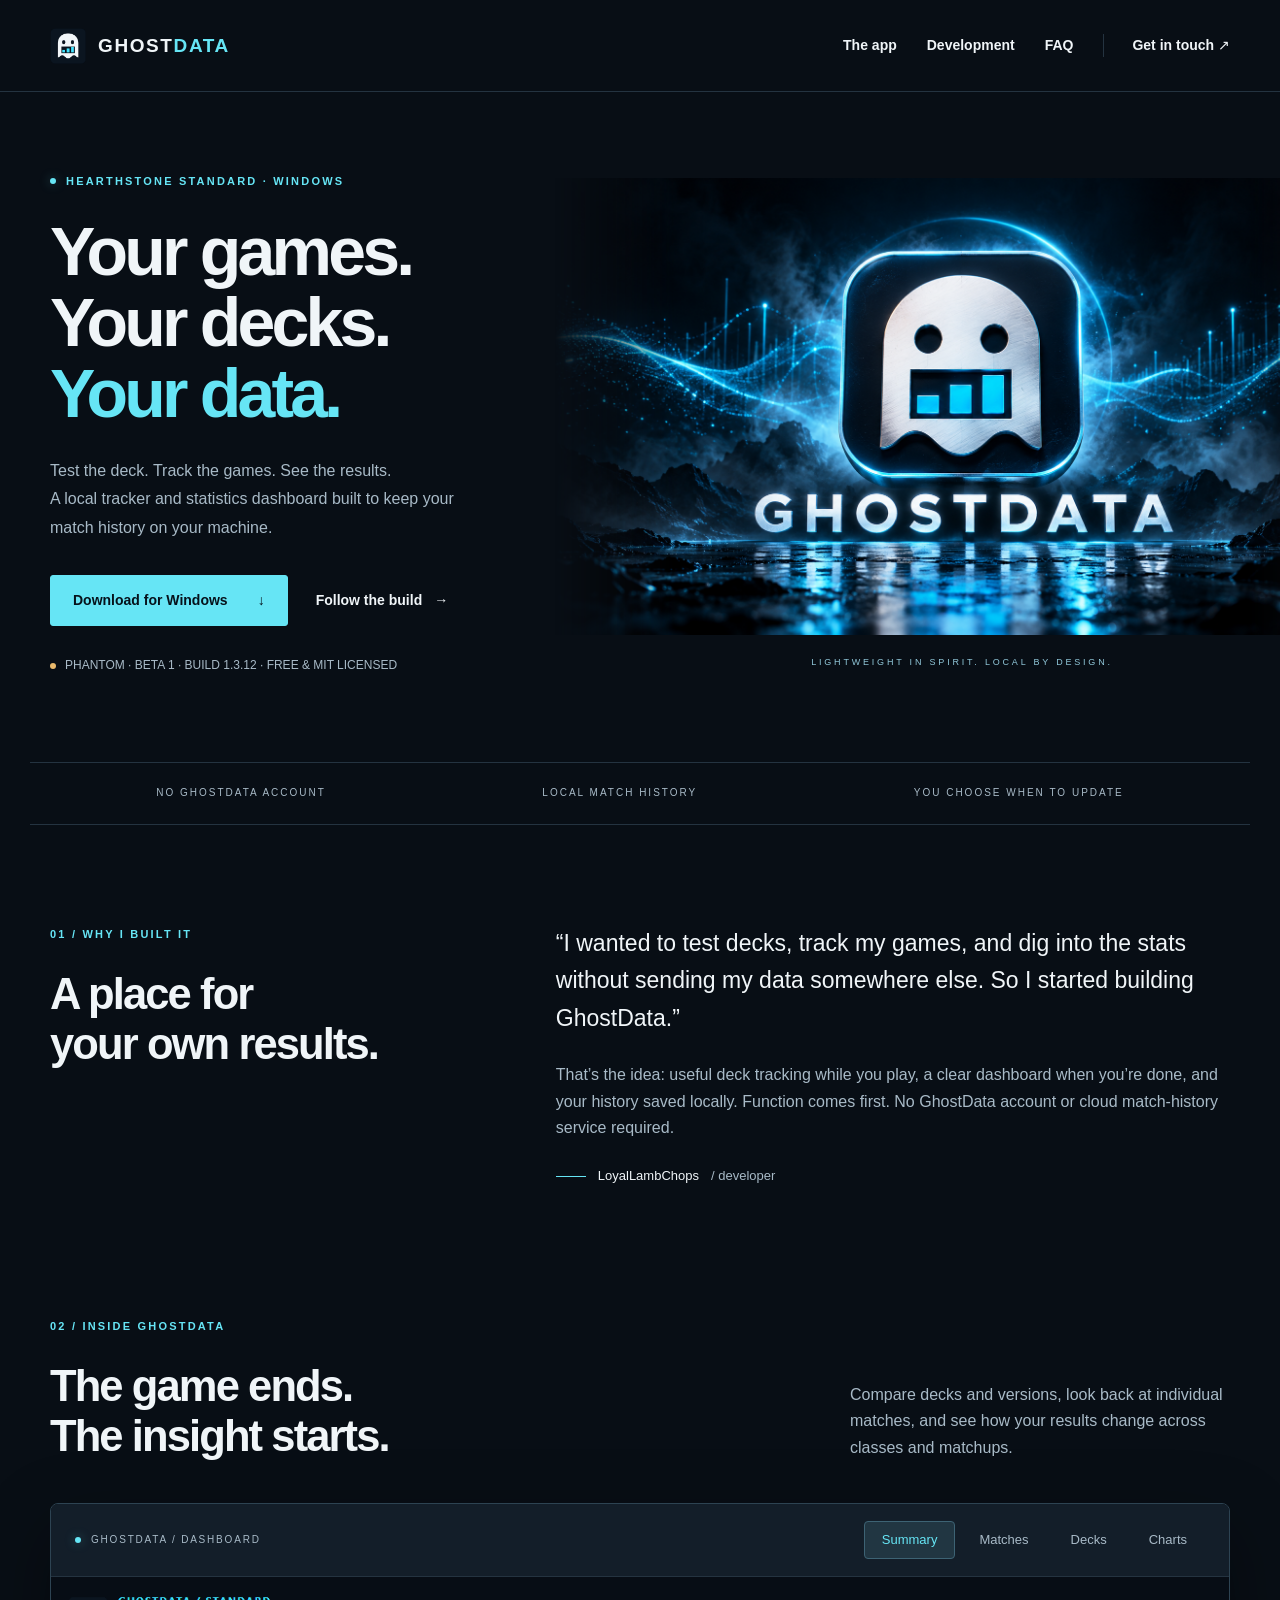
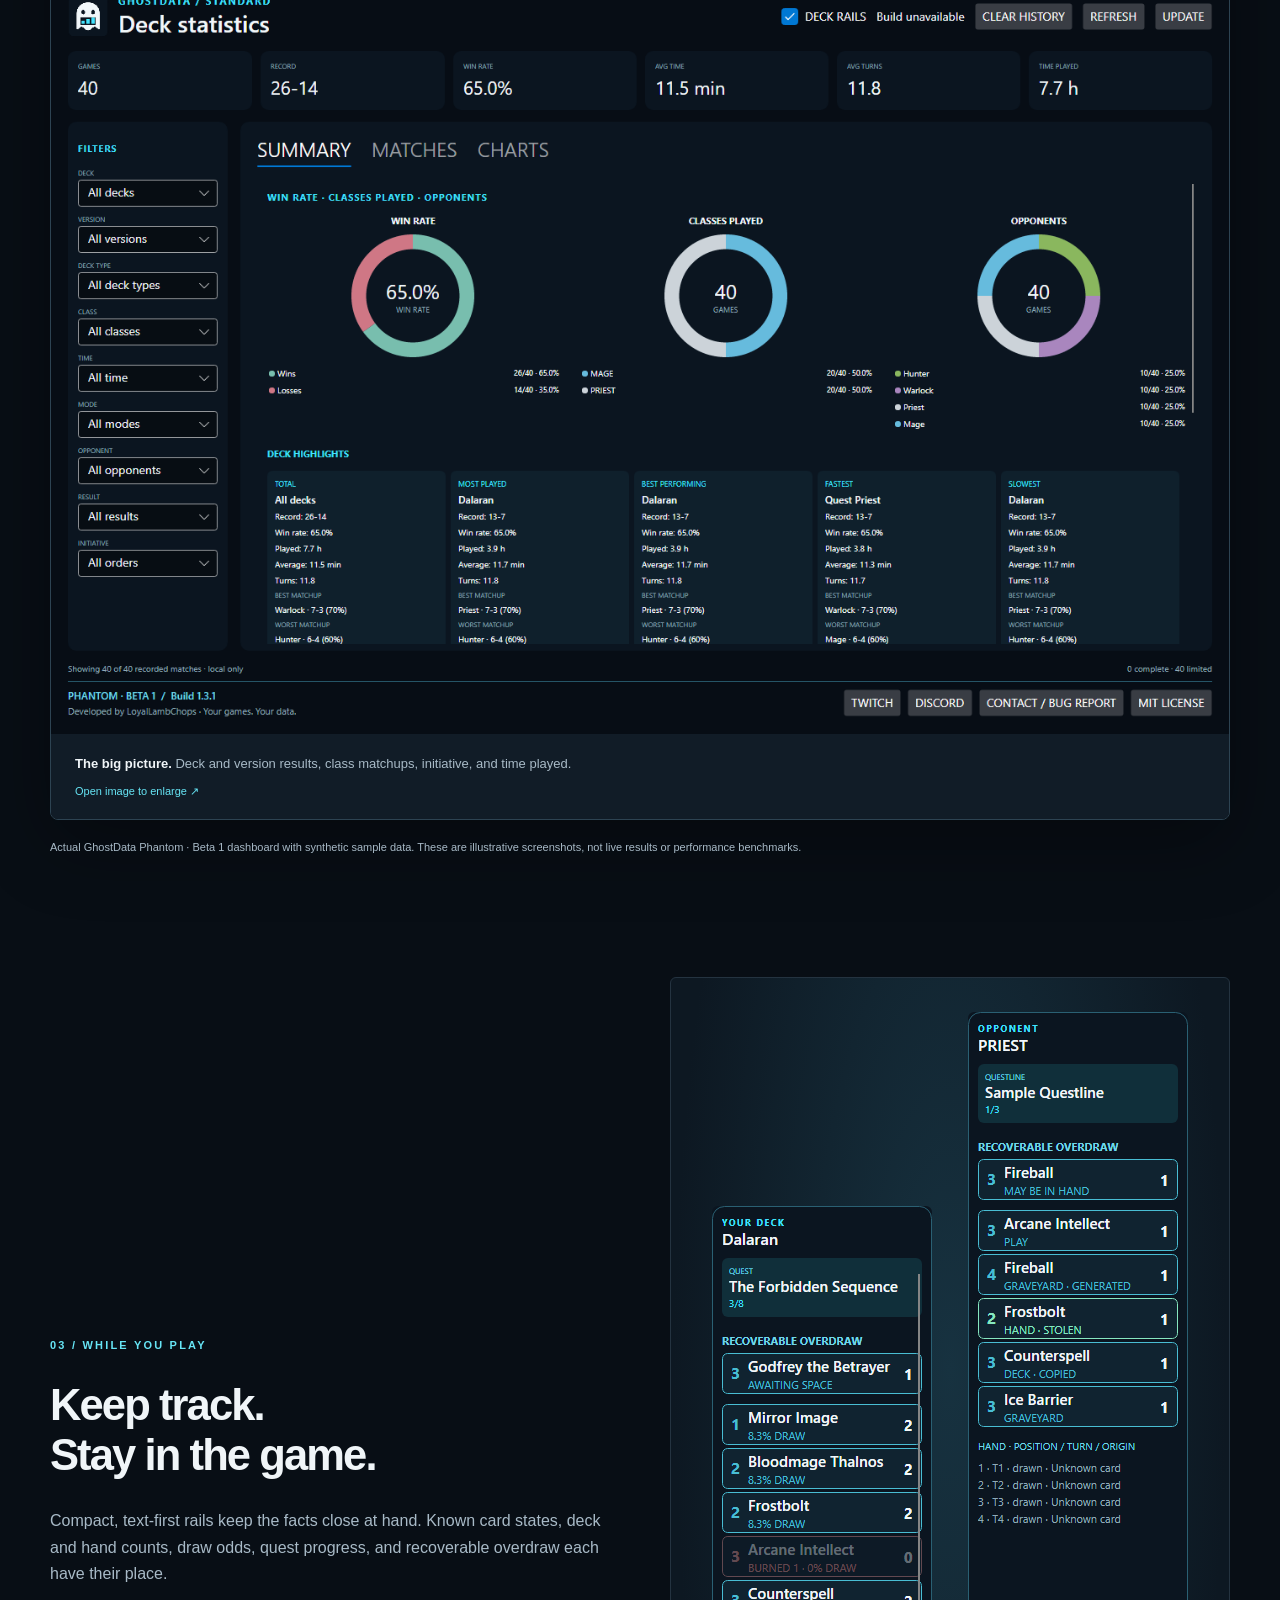
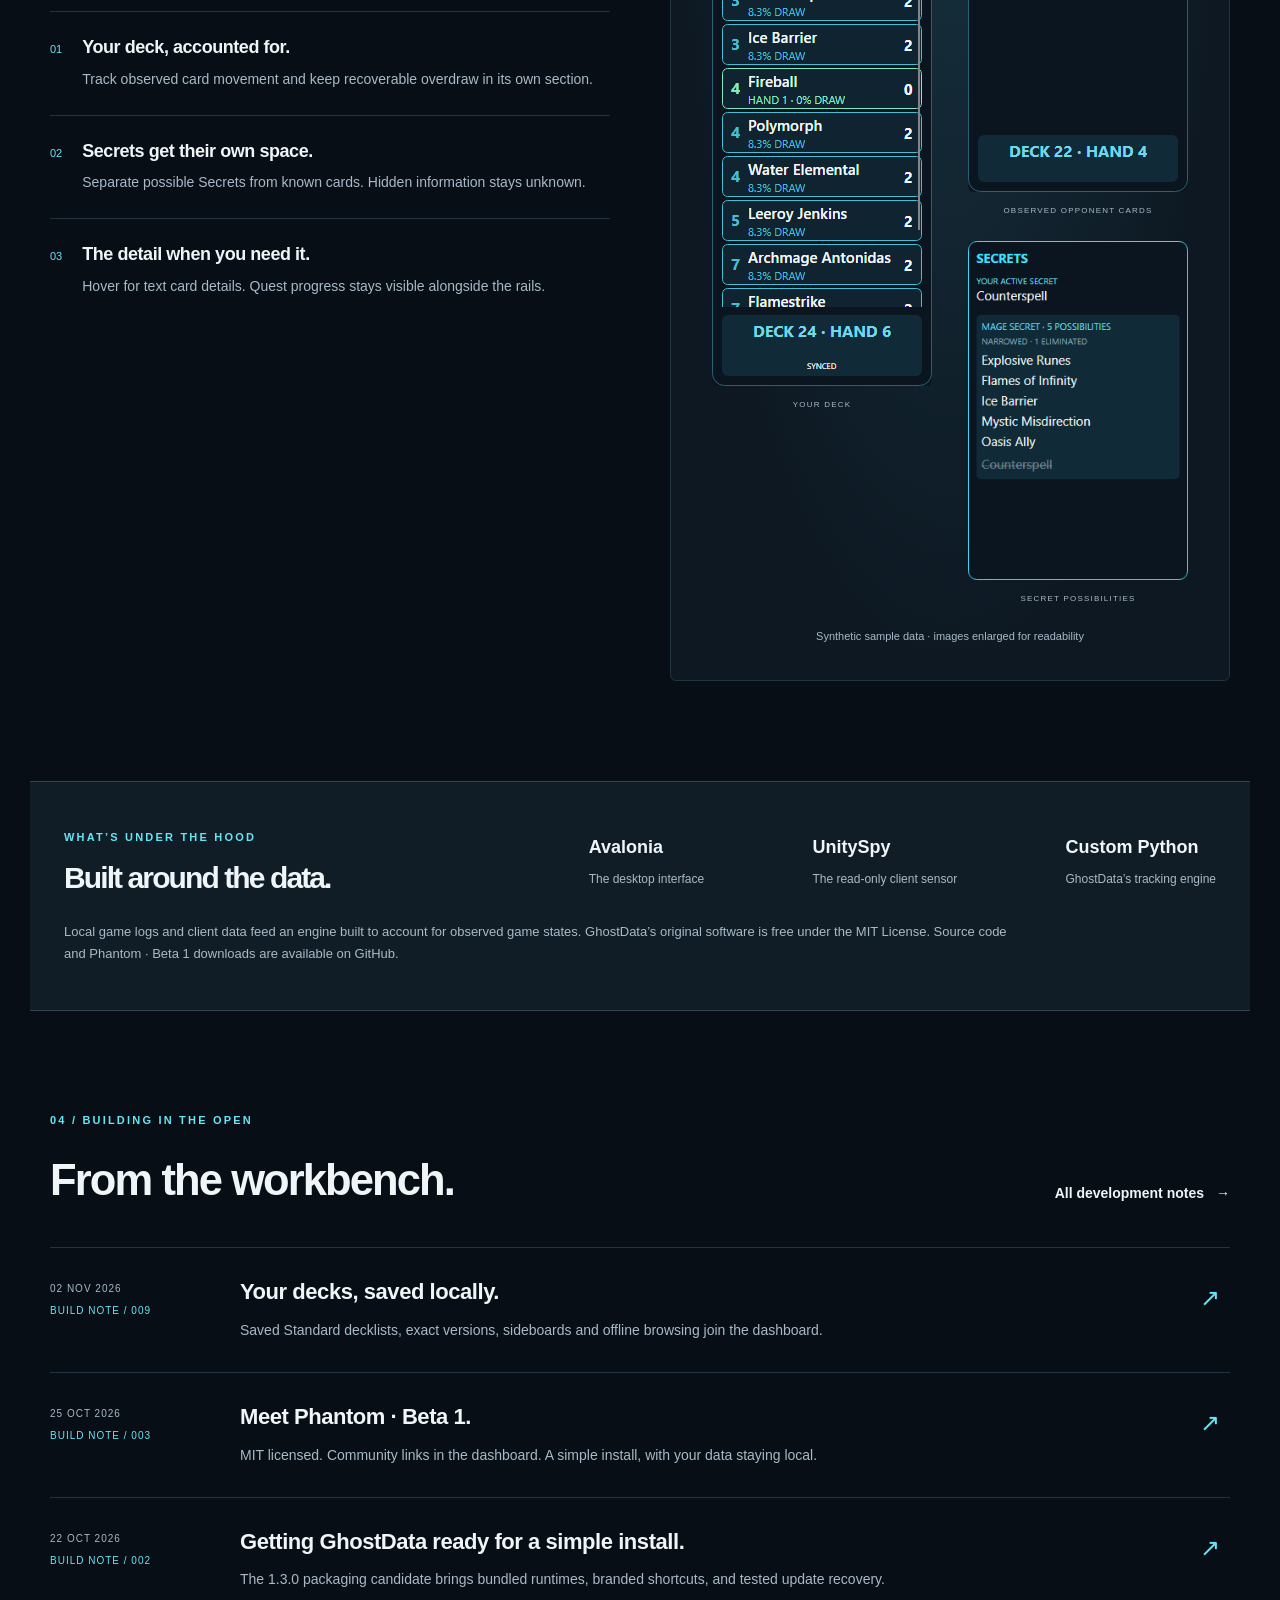
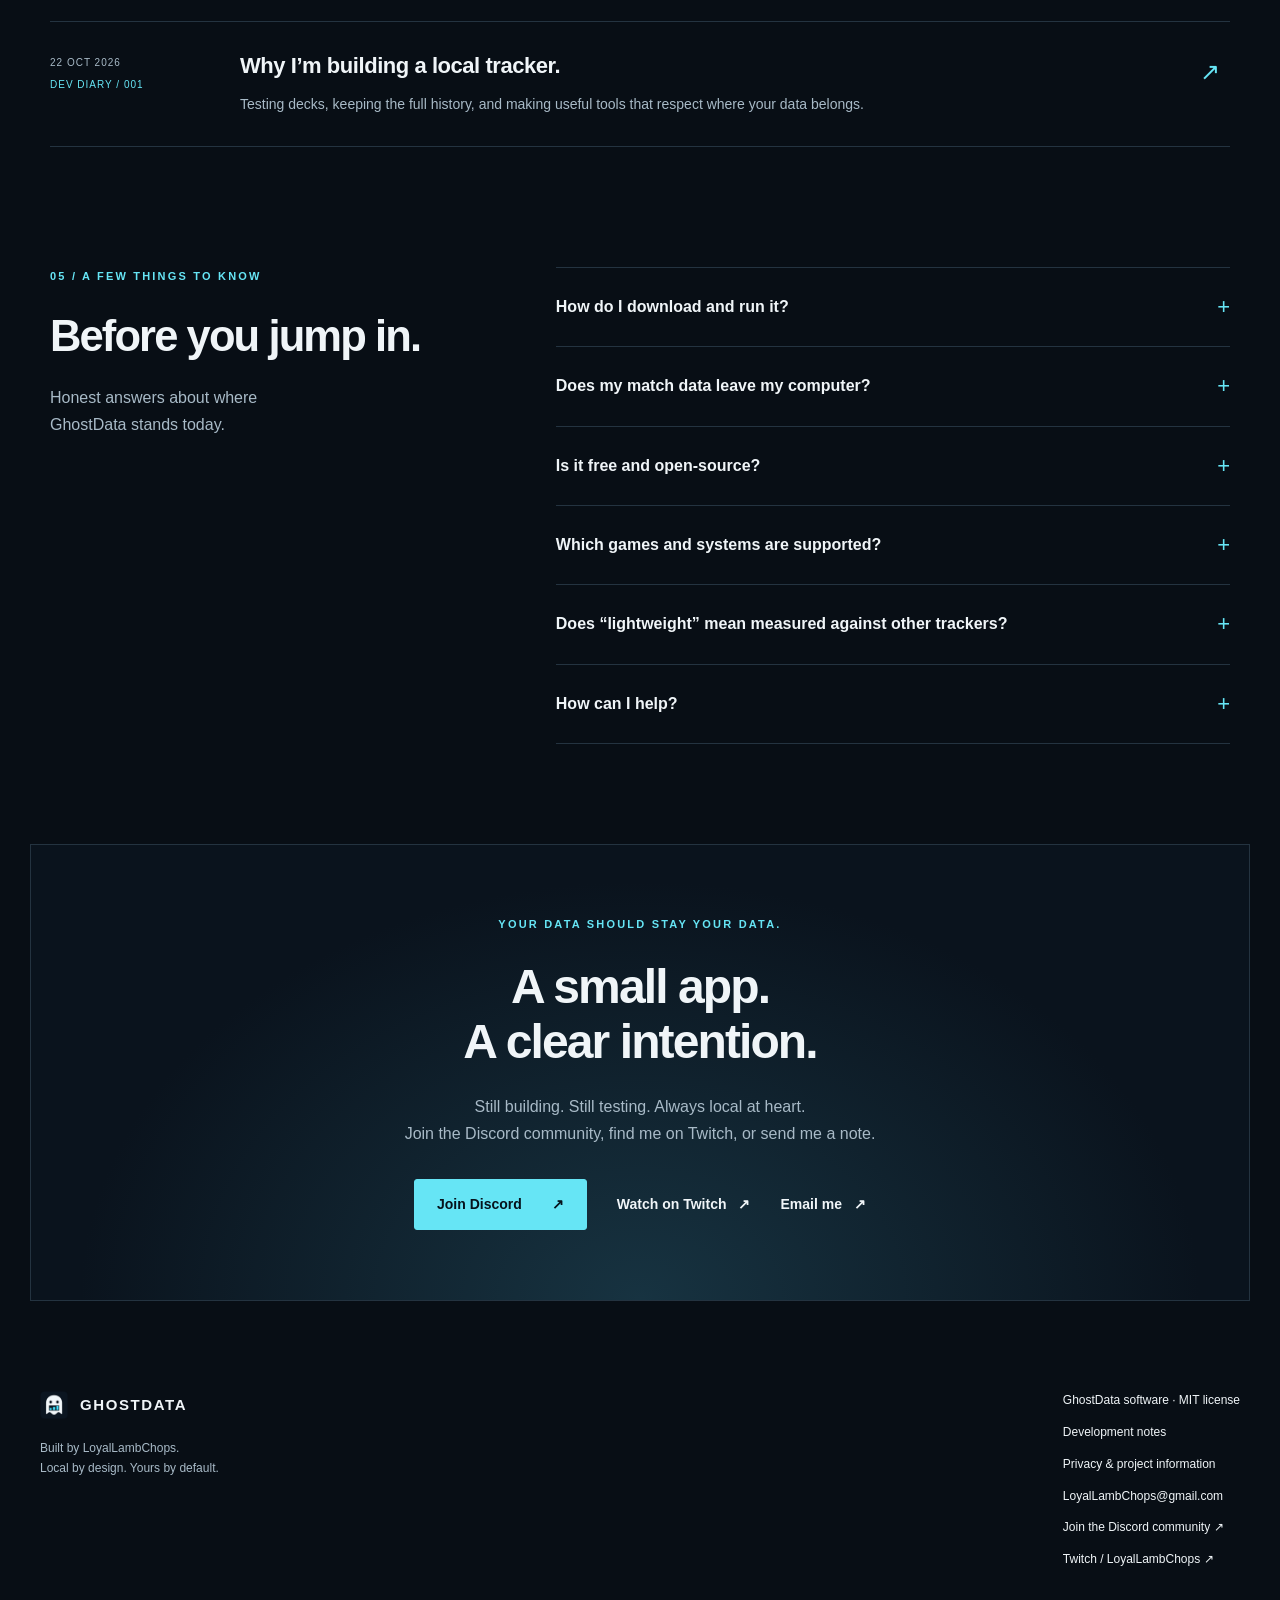
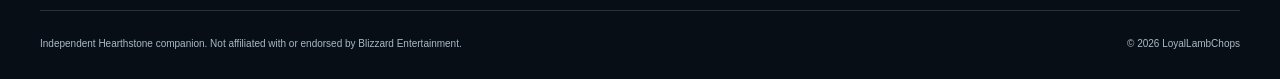
==== commit c59e2700: "Show local deck library and link 1.3.12 downloads" ====
--- a/index.html
+++ b/index.html
@@ -9,19 +9,20 @@
 <body><a class="skip" href="#main">Skip to content</a>
 <header class="site-header"><a class="brand" href="./" aria-label="GhostData home"><img src="assets/icon.png" width="36" height="36" alt=""><span>GHOST<span class="cyan">DATA</span></span></a><nav aria-label="Main navigation"><a href="./#dashboard">The app</a><a href="development.html">Development</a><a href="./#faq">FAQ</a><a class="nav-contact" href="./#contact">Get in touch <span aria-hidden="true">↗</span></a></nav></header>
 <main id="main">
-<section class="hero" aria-labelledby="hero-title"><div class="hero-copy"><p class="eyebrow"><span class="status-dot"></span> HEARTHSTONE STANDARD · WINDOWS</p><h1 id="hero-title">Your games.<br>Your decks.<br><span class="cyan">Your data.</span></h1><p class="hero-description">Test the deck. Track the games. See the results.<br>A local tracker and statistics dashboard built to keep your match history on your machine.</p><div class="actions"><a class="button" href="https://github.com/LoyalLambChops/GhostData/releases/download/v1.3.11/GhostData-Setup-1.3.11-x64.exe">Download for Windows <span aria-hidden="true">↓</span></a><a class="text-link" href="development.html">Follow the build <span aria-hidden="true">→</span></a></div><p class="release-note"><span class="status-dot amber"></span> PHANTOM · BETA 1 · BUILD 1.3.11 · FREE &amp; MIT LICENSED</p></div><figure class="hero-art"><img src="assets/ghostdata-banner.png" width="1672" height="941" alt="GhostData's glowing blue ghost emblem above the GhostData wordmark" fetchpriority="high"><figcaption>LIGHTWEIGHT IN SPIRIT. LOCAL BY DESIGN.</figcaption></figure></section>
+<section class="hero" aria-labelledby="hero-title"><div class="hero-copy"><p class="eyebrow"><span class="status-dot"></span> HEARTHSTONE STANDARD · WINDOWS</p><h1 id="hero-title">Your games.<br>Your decks.<br><span class="cyan">Your data.</span></h1><p class="hero-description">Test the deck. Track the games. See the results.<br>A local tracker and statistics dashboard built to keep your match history on your machine.</p><div class="actions"><a class="button" href="https://github.com/LoyalLambChops/GhostData/releases/download/v1.3.12/GhostData-Setup-1.3.12-x64.exe">Download for Windows <span aria-hidden="true">↓</span></a><a class="text-link" href="development.html">Follow the build <span aria-hidden="true">→</span></a></div><p class="release-note"><span class="status-dot amber"></span> PHANTOM · BETA 1 · BUILD 1.3.12 · FREE &amp; MIT LICENSED</p></div><figure class="hero-art"><img src="assets/ghostdata-banner.png" width="1672" height="941" alt="GhostData's glowing blue ghost emblem above the GhostData wordmark" fetchpriority="high"><figcaption>LIGHTWEIGHT IN SPIRIT. LOCAL BY DESIGN.</figcaption></figure></section>
 <div class="principles" aria-label="Design principles"><span>NO GHOSTDATA ACCOUNT</span><span>LOCAL MATCH HISTORY</span><span>YOU CHOOSE WHEN TO UPDATE</span></div>
 <section class="section story" id="story"><div><p class="eyebrow">01 / WHY I BUILT IT</p><h2>A place for<br>your own results.</h2></div><div class="story-copy"><p class="large-copy">“I wanted to test decks, track my games, and dig into the stats without sending my data somewhere else. So I started building GhostData.”</p><p>That’s the idea: useful deck tracking while you play, a clear dashboard when you’re done, and your history saved locally. Function comes first. No GhostData account or cloud match-history service required.</p><p class="signature"><span class="signature-line"></span> LoyalLambChops <span class="muted">/ developer</span></p></div></section>
 <section class="section dashboard-section" id="dashboard"><div class="section-heading"><div><p class="eyebrow">02 / INSIDE GHOSTDATA</p><h2>The game ends.<br>The insight starts.</h2></div><p>Compare decks and versions, look back at individual matches, and see how your results change across classes and matchups.</p></div>
-<div class="showcase"><div class="window-bar"><span class="window-label"><span class="status-dot"></span> GHOSTDATA / DASHBOARD</span><div class="tabs" role="tablist" aria-label="Dashboard screenshots" hidden><button id="tab-summary" type="button" role="tab" aria-selected="true" aria-controls="panel-summary" tabindex="0">Summary</button><button id="tab-matches" type="button" role="tab" aria-selected="false" aria-controls="panel-matches" tabindex="-1">Matches</button><button id="tab-charts" type="button" role="tab" aria-selected="false" aria-controls="panel-charts" tabindex="-1">Charts</button></div></div>
+<div class="showcase"><div class="window-bar"><span class="window-label"><span class="status-dot"></span> GHOSTDATA / DASHBOARD</span><div class="tabs" role="tablist" aria-label="Dashboard screenshots" hidden><button id="tab-summary" type="button" role="tab" aria-selected="true" aria-controls="panel-summary" tabindex="0">Summary</button><button id="tab-matches" type="button" role="tab" aria-selected="false" aria-controls="panel-matches" tabindex="-1">Matches</button><button id="tab-decks" type="button" role="tab" aria-selected="false" aria-controls="panel-decks" tabindex="-1">Decks</button><button id="tab-charts" type="button" role="tab" aria-selected="false" aria-controls="panel-charts" tabindex="-1">Charts</button></div></div>
 <figure id="panel-summary" class="screen-panel" role="tabpanel" aria-labelledby="tab-summary"><a href="assets/dashboard-summary.png" target="_blank" rel="noopener" aria-label="Open Summary dashboard screenshot at full size"><img src="assets/dashboard-summary.png" width="1400" height="900" alt="Summary tab showing a sample win rate, class breakdown and deck highlights" loading="lazy"></a><figcaption><strong>The big picture.</strong> Deck and version results, class matchups, initiative, and time played. <span>Open image to enlarge ↗</span></figcaption></figure>
 <figure id="panel-matches" class="screen-panel" role="tabpanel" aria-labelledby="tab-matches"><a href="assets/dashboard-matches.png" target="_blank" rel="noopener" aria-label="Open Matches dashboard screenshot at full size"><img src="assets/dashboard-matches.png" width="1400" height="900" alt="Matches tab with sample match results, deck versions, opponent classes and game details" loading="lazy"></a><figcaption><strong>Every game has a record.</strong> Review match history, deck identity, duration, mulligans and recorded card events. <span>Open image to enlarge ↗</span></figcaption></figure>
+<figure id="panel-decks" class="screen-panel" role="tabpanel" aria-labelledby="tab-decks"><a href="assets/dashboard-decks.png" target="_blank" rel="noopener" aria-label="Open Decks dashboard screenshot at full size"><img src="assets/dashboard-decks.png" width="1400" height="900" alt="Decks tab showing a saved decklist with synthetic sample data" loading="lazy"></a><figcaption><strong>Your decks, saved locally.</strong> Browse captured versions, card costs and quantities. <span>Open image to enlarge ↗</span></figcaption></figure>
 <figure id="panel-charts" class="screen-panel" role="tabpanel" aria-labelledby="tab-charts"><a href="assets/dashboard-charts.png" target="_blank" rel="noopener" aria-label="Open Charts dashboard screenshot at full size"><img src="assets/dashboard-charts.png" width="1400" height="900" alt="Charts tab displaying sample win-rate trends and matchup statistics" loading="lazy"></a><figcaption><strong>Find the patterns.</strong> Explore recorded results with charts and filters. <span>Open image to enlarge ↗</span></figcaption></figure></div>
 <p class="caption">Actual GhostData Phantom · Beta 1 dashboard with synthetic sample data. These are illustrative screenshots, not live results or performance benchmarks.</p></section>
 <section class="section rail-section"><div class="rail-copy"><p class="eyebrow">03 / WHILE YOU PLAY</p><h2>Keep track.<br>Stay in the game.</h2><p>Compact, text-first rails keep the facts close at hand. Known card states, deck and hand counts, draw odds, quest progress, and recoverable overdraw each have their place.</p><ul class="feature-list"><li><span>01</span><div><h3>Your deck, accounted for.</h3><p>Track observed card movement and keep recoverable overdraw in its own section.</p></div></li><li><span>02</span><div><h3>Secrets get their own space.</h3><p>Separate possible Secrets from known cards. Hidden information stays unknown.</p></div></li><li><span>03</span><div><h3>The detail when you need it.</h3><p>Hover for text card details. Quest progress stays visible alongside the rails.</p></div></li></ul></div><div class="rail-exhibit"><figure><img src="assets/player-rail.png" width="220" alt="Sample player deck rail with card names, costs and state labels" loading="lazy"><figcaption>YOUR DECK</figcaption></figure><div class="opponent-exhibit"><figure><img src="assets/opponent-rail.png" width="220" alt="Sample opponent rail with observed cards and quest progress" loading="lazy"><figcaption>OBSERVED OPPONENT CARDS</figcaption></figure><figure class="secret-image"><img src="assets/secret-tracker.png" width="220" alt="Separate Secret tracker showing remaining possibilities" loading="lazy"><figcaption>SECRET POSSIBILITIES</figcaption></figure></div><p class="caption">Synthetic sample data · images enlarged for readability</p></div></section>
-<section class="engine-strip"><div><p class="eyebrow">WHAT’S UNDER THE HOOD</p><h2>Built around the data.</h2></div><dl><div><dt>Avalonia</dt><dd>The desktop interface</dd></div><div><dt>UnitySpy</dt><dd>The read-only client sensor</dd></div><div><dt>Custom Python</dt><dd>GhostData’s tracking engine</dd></div></dl><p>Local game logs and client data feed an engine built to account for observed game states. GhostData’s original software is free under the <a href="ghostdata-license.txt">MIT License</a>. <a href="https://github.com/LoyalLambChops/GhostData">Source code</a> and <a href="https://github.com/LoyalLambChops/GhostData/releases/tag/v1.3.11">Phantom · Beta 1 downloads</a> are available on GitHub.</p></section>
-<section class="section" id="development"><div class="section-heading"><div><p class="eyebrow">04 / BUILDING IN THE OPEN</p><h2>From the workbench.</h2></div><a class="text-link" href="development.html">All development notes <span aria-hidden="true">→</span></a></div><div class="journal-list"><a class="journal-entry" href="development.html#observation-patch"><span class="journal-date">29 OCT 2026<br><span class="cyan">BUILD NOTE / 005</span></span><div><h3>Observation first. A tighter beta.</h3><p>Build 1.3.11 fixes private Assemble choices, recoverable overdraw, Grueling Trial text and match deck identity.</p></div><span class="journal-arrow" aria-hidden="true">↗</span></a><a class="journal-entry" href="development.html#phantom"><span class="journal-date">25 OCT 2026<br><span class="cyan">BUILD NOTE / 003</span></span><div><h3>Meet Phantom · Beta 1.</h3><p>MIT licensed. Community links in the dashboard. A simple install, with your data staying local.</p></div><span class="journal-arrow" aria-hidden="true">↗</span></a><a class="journal-entry" href="development.html#packaging"><span class="journal-date">22 OCT 2026<br><span class="cyan">BUILD NOTE / 002</span></span><div><h3>Getting GhostData ready for a simple install.</h3><p>The 1.3.0 packaging candidate brings bundled runtimes, branded shortcuts, and tested update recovery.</p></div><span class="journal-arrow" aria-hidden="true">↗</span></a><a class="journal-entry" href="development.html#why-local"><span class="journal-date">22 OCT 2026<br><span class="cyan">DEV DIARY / 001</span></span><div><h3>Why I’m building a local tracker.</h3><p>Testing decks, keeping the full history, and making useful tools that respect where your data belongs.</p></div><span class="journal-arrow" aria-hidden="true">↗</span></a></div></section>
-<section class="section faq-section" id="faq"><div><p class="eyebrow">05 / A FEW THINGS TO KNOW</p><h2>Before you jump in.</h2><p>Honest answers about where GhostData stands today.</p></div><div class="faq-list"><details><summary>How do I download and run it?</summary><p>Download <a href="https://github.com/LoyalLambChops/GhostData/releases/download/v1.3.11/GhostData-Setup-1.3.11-x64.exe">GhostData for Windows</a> and run the installer. That single file includes Python and .NET, creates a Start Menu shortcut and offers a Desktop shortcut. You do not need a separate ZIP or developer tools. This beta is unsigned; Windows may warn or block it under your security policy. <a href="https://github.com/LoyalLambChops/GhostData/releases/tag/v1.3.11">Release notes, SHA-256 checksums and the optional portable ZIP</a> are on GitHub.</p></details><details><summary>Does my match data leave my computer?</summary><p>Normal tracking keeps your history on your machine. There is no GhostData account or cloud match-history service. The explicit Update button can contact GitHub for GhostData releases; game definitions are imported from the installed client. Read our <a href="privacy.html">privacy and project information</a>.</p></details><details><summary>Is it free and open-source?</summary><p>Yes—GhostData’s original software is licensed under <a href="ghostdata-license.txt">MIT</a>, allowing use, modification and redistribution with the required notice. Third-party components retain their own licenses. The <a href="https://github.com/LoyalLambChops/GhostData">application source and releases</a> are public on GitHub.</p></details><details><summary>Which games and systems are supported?</summary><p>GhostData focuses on Hearthstone Standard on Windows 11 x64. The installer includes Python and .NET, so players won’t need to build the app. GhostData configures Power.log logging and imports card definitions from your installed game automatically. If Hearthstone was already open when logging was first enabled, it may need one restart. Other formats and operating systems are outside the current scope.</p></details><details><summary>Does “lightweight” mean measured against other trackers?</summary><p>Lightweight is a design goal: local processing, a standard-library Python backend, and no always-running background service. A matched CPU and memory comparison has not been completed, so we aren’t claiming benchmark superiority.</p></details><details><summary>How can I help?</summary><p>Share questions, ideas or bug reports in <a href="https://discord.gg/H3Et7NHavZ">Discord</a> or email <a href="mailto:LoyalLambChops@gmail.com">LoyalLambChops@gmail.com</a>. You can also find me on <a href="https://www.twitch.tv/loyallambchops">Twitch</a>. Describe what happened and what you expected. Review screenshots and logs for personal information before choosing to share them.</p></details></div></section>
+<section class="engine-strip"><div><p class="eyebrow">WHAT’S UNDER THE HOOD</p><h2>Built around the data.</h2></div><dl><div><dt>Avalonia</dt><dd>The desktop interface</dd></div><div><dt>UnitySpy</dt><dd>The read-only client sensor</dd></div><div><dt>Custom Python</dt><dd>GhostData’s tracking engine</dd></div></dl><p>Local game logs and client data feed an engine built to account for observed game states. GhostData’s original software is free under the <a href="ghostdata-license.txt">MIT License</a>. <a href="https://github.com/LoyalLambChops/GhostData">Source code</a> and <a href="https://github.com/LoyalLambChops/GhostData/releases/tag/v1.3.12">Phantom · Beta 1 downloads</a> are available on GitHub.</p></section>
+<section class="section" id="development"><div class="section-heading"><div><p class="eyebrow">04 / BUILDING IN THE OPEN</p><h2>From the workbench.</h2></div><a class="text-link" href="development.html">All development notes <span aria-hidden="true">→</span></a></div><div class="journal-list"><a class="journal-entry" href="development.html#deck-library"><span class="journal-date">02 NOV 2026<br><span class="cyan">BUILD NOTE / 009</span></span><div><h3>Your decks, saved locally.</h3><p>Saved Standard decklists, exact versions, sideboards and offline browsing join the dashboard.</p></div><span class="journal-arrow" aria-hidden="true">↗</span></a><a class="journal-entry" href="development.html#phantom"><span class="journal-date">25 OCT 2026<br><span class="cyan">BUILD NOTE / 003</span></span><div><h3>Meet Phantom · Beta 1.</h3><p>MIT licensed. Community links in the dashboard. A simple install, with your data staying local.</p></div><span class="journal-arrow" aria-hidden="true">↗</span></a><a class="journal-entry" href="development.html#packaging"><span class="journal-date">22 OCT 2026<br><span class="cyan">BUILD NOTE / 002</span></span><div><h3>Getting GhostData ready for a simple install.</h3><p>The 1.3.0 packaging candidate brings bundled runtimes, branded shortcuts, and tested update recovery.</p></div><span class="journal-arrow" aria-hidden="true">↗</span></a><a class="journal-entry" href="development.html#why-local"><span class="journal-date">22 OCT 2026<br><span class="cyan">DEV DIARY / 001</span></span><div><h3>Why I’m building a local tracker.</h3><p>Testing decks, keeping the full history, and making useful tools that respect where your data belongs.</p></div><span class="journal-arrow" aria-hidden="true">↗</span></a></div></section>
+<section class="section faq-section" id="faq"><div><p class="eyebrow">05 / A FEW THINGS TO KNOW</p><h2>Before you jump in.</h2><p>Honest answers about where GhostData stands today.</p></div><div class="faq-list"><details><summary>How do I download and run it?</summary><p>Download <a href="https://github.com/LoyalLambChops/GhostData/releases/download/v1.3.12/GhostData-Setup-1.3.12-x64.exe">GhostData for Windows</a> and run the installer. That single file includes Python and .NET, creates a Start Menu shortcut and offers a Desktop shortcut. You do not need a separate ZIP or developer tools. This beta is unsigned; Windows may warn or block it under your security policy. <a href="https://github.com/LoyalLambChops/GhostData/releases/tag/v1.3.12">Release notes, SHA-256 checksums and the optional portable ZIP</a> are on GitHub.</p></details><details><summary>Does my match data leave my computer?</summary><p>Normal tracking keeps your history on your machine. There is no GhostData account or cloud match-history service. The explicit Update button can contact GitHub for GhostData releases; game definitions are imported from the installed client. Read our <a href="privacy.html">privacy and project information</a>.</p></details><details><summary>Is it free and open-source?</summary><p>Yes—GhostData’s original software is licensed under <a href="ghostdata-license.txt">MIT</a>, allowing use, modification and redistribution with the required notice. Third-party components retain their own licenses. The <a href="https://github.com/LoyalLambChops/GhostData">application source and releases</a> are public on GitHub.</p></details><details><summary>Which games and systems are supported?</summary><p>GhostData focuses on Hearthstone Standard on Windows 11 x64. The installer includes Python and .NET, so players won’t need to build the app. GhostData configures Power.log logging and imports card definitions from your installed game automatically. If Hearthstone was already open when logging was first enabled, it may need one restart. Other formats and operating systems are outside the current scope.</p></details><details><summary>Does “lightweight” mean measured against other trackers?</summary><p>Lightweight is a design goal: local processing, a standard-library Python backend, and no always-running background service. A matched CPU and memory comparison has not been completed, so we aren’t claiming benchmark superiority.</p></details><details><summary>How can I help?</summary><p>Share questions, ideas or bug reports in <a href="https://discord.gg/H3Et7NHavZ">Discord</a> or email <a href="mailto:LoyalLambChops@gmail.com">LoyalLambChops@gmail.com</a>. You can also find me on <a href="https://www.twitch.tv/loyallambchops">Twitch</a>. Describe what happened and what you expected. Review screenshots and logs for personal information before choosing to share them.</p></details></div></section>
 <section class="closing" id="contact"><p class="eyebrow">YOUR DATA SHOULD STAY YOUR DATA.</p><h2>A small app.<br>A clear intention.</h2><p>Still building. Still testing. Always local at heart.<br>Join the Discord community, find me on Twitch, or send me a note.</p><div class="actions contact-actions"><a class="button" href="https://discord.gg/H3Et7NHavZ">Join Discord <span aria-hidden="true">↗</span></a><a class="text-link" href="https://www.twitch.tv/loyallambchops">Watch on Twitch <span aria-hidden="true">↗</span></a><a class="text-link" href="mailto:LoyalLambChops@gmail.com">Email me <span aria-hidden="true">↗</span></a></div></section>
 </main>
 <footer class="site-footer"><div><a class="brand" href="./"><img src="assets/icon.png" width="28" height="28" alt="">GHOSTDATA</a><p>Built by LoyalLambChops.<br>Local by design. Yours by default.</p></div><div class="footer-links"><a href="ghostdata-license.txt">GhostData software · MIT license</a><a href="development.html">Development notes</a><a href="privacy.html">Privacy &amp; project information</a><a href="mailto:LoyalLambChops@gmail.com">LoyalLambChops@gmail.com</a><a href="https://discord.gg/H3Et7NHavZ">Join the Discord community ↗</a><a href="https://www.twitch.tv/loyallambchops">Twitch / LoyalLambChops ↗</a></div><div class="footer-bottom"><span>Independent Hearthstone companion. Not affiliated with or endorsed by Blizzard Entertainment.</span><span>© 2026 LoyalLambChops</span></div></footer>
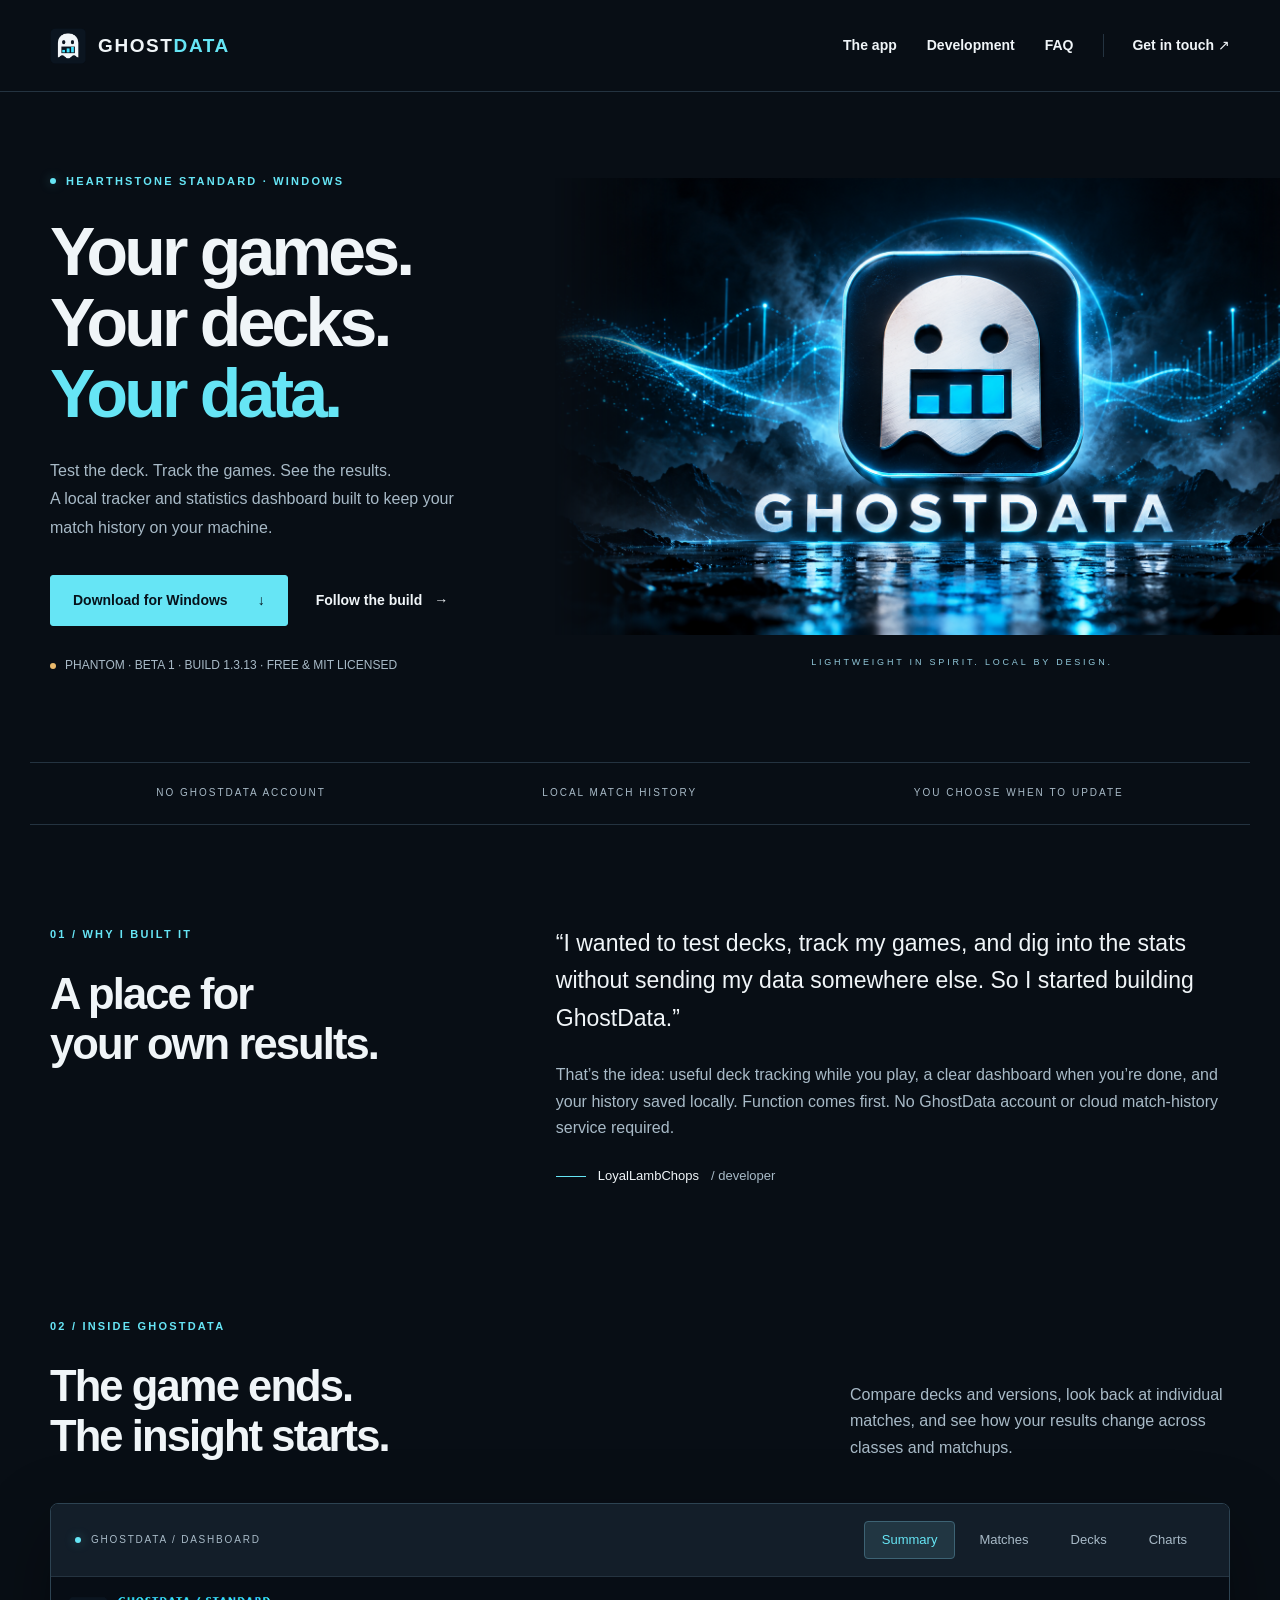
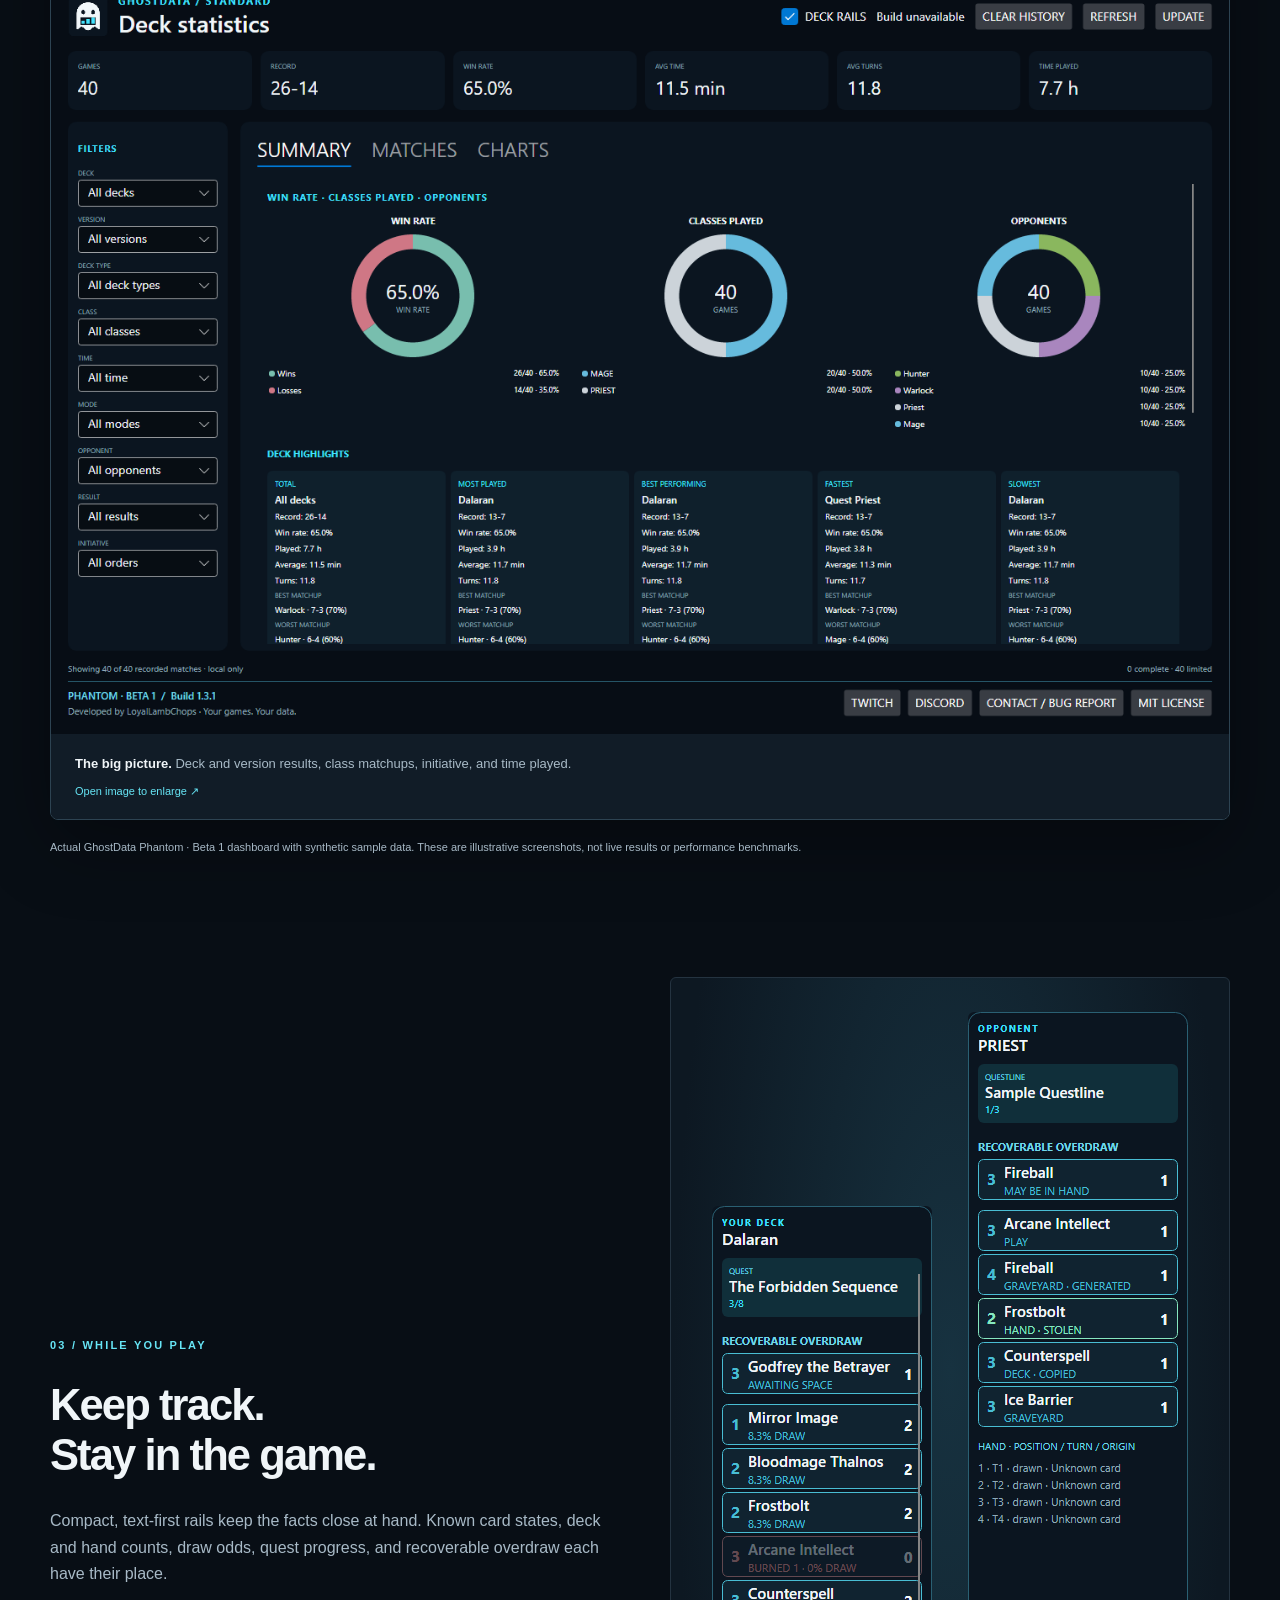
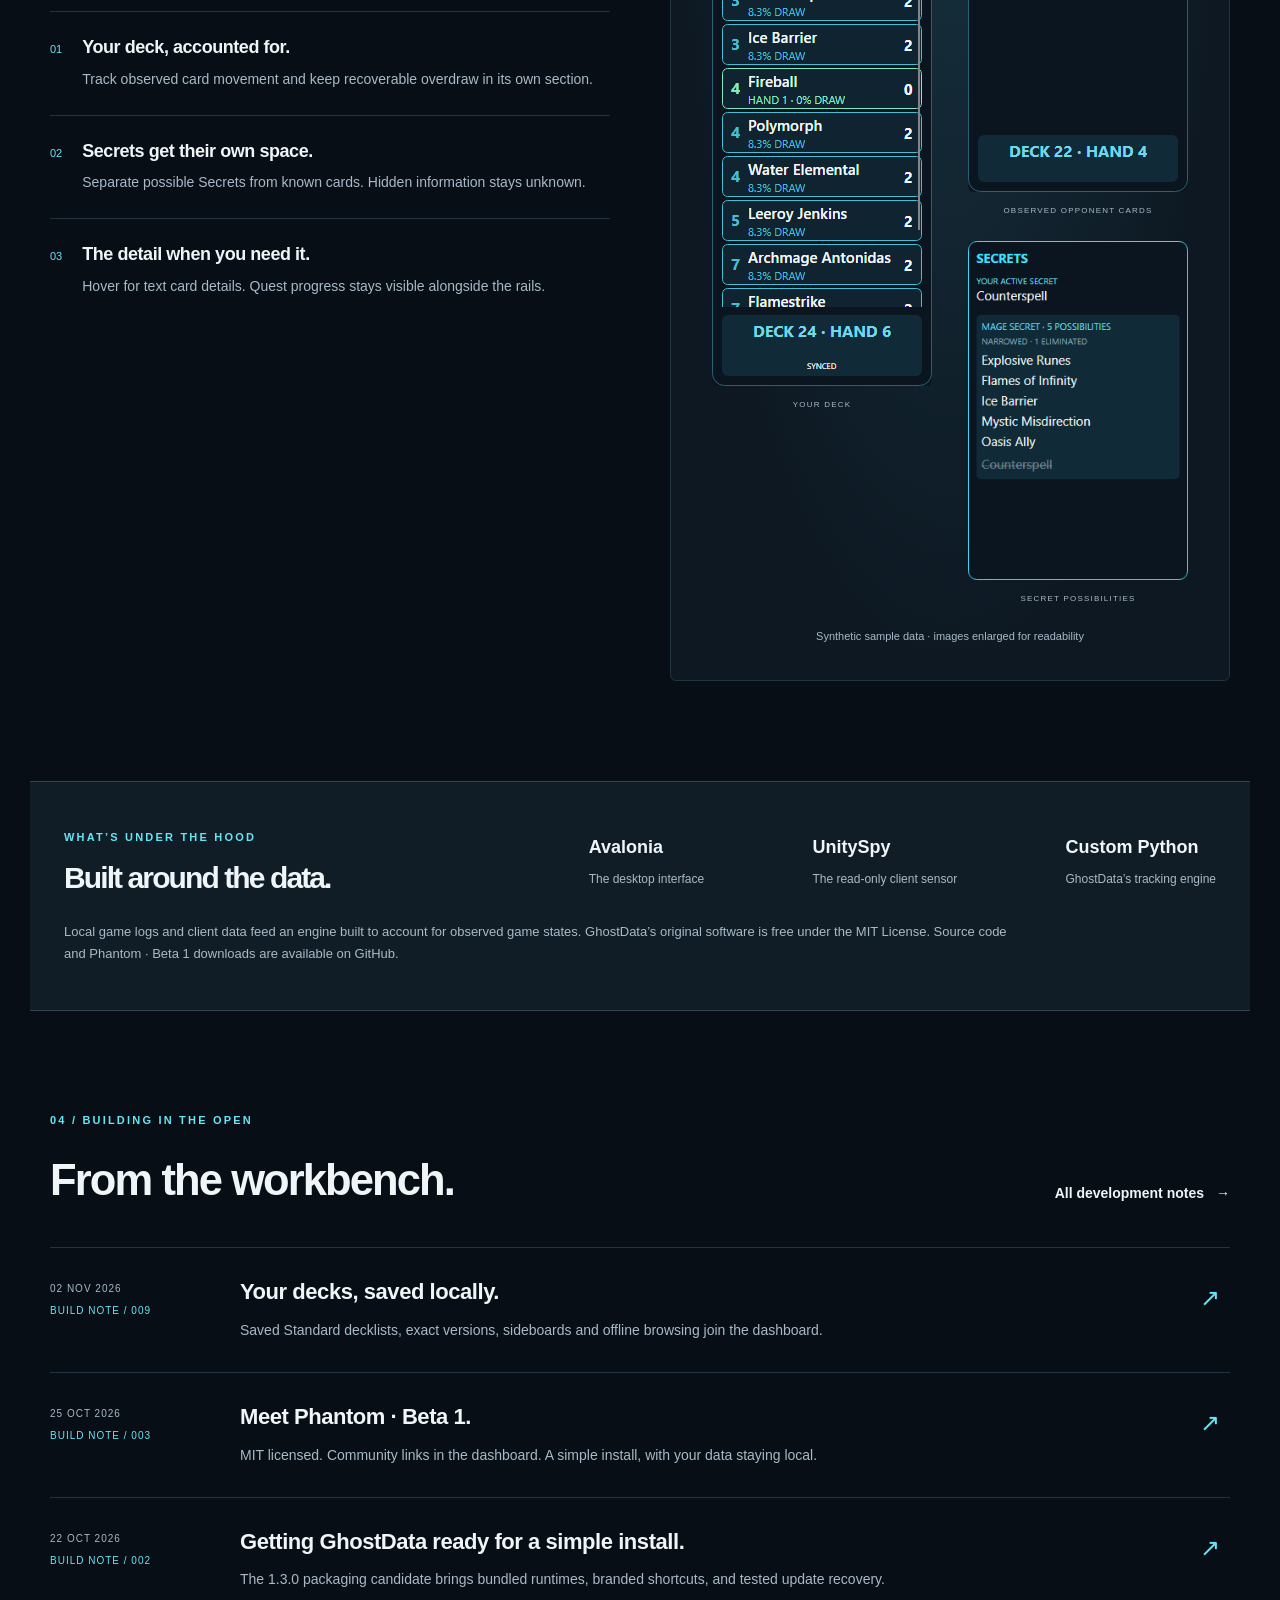
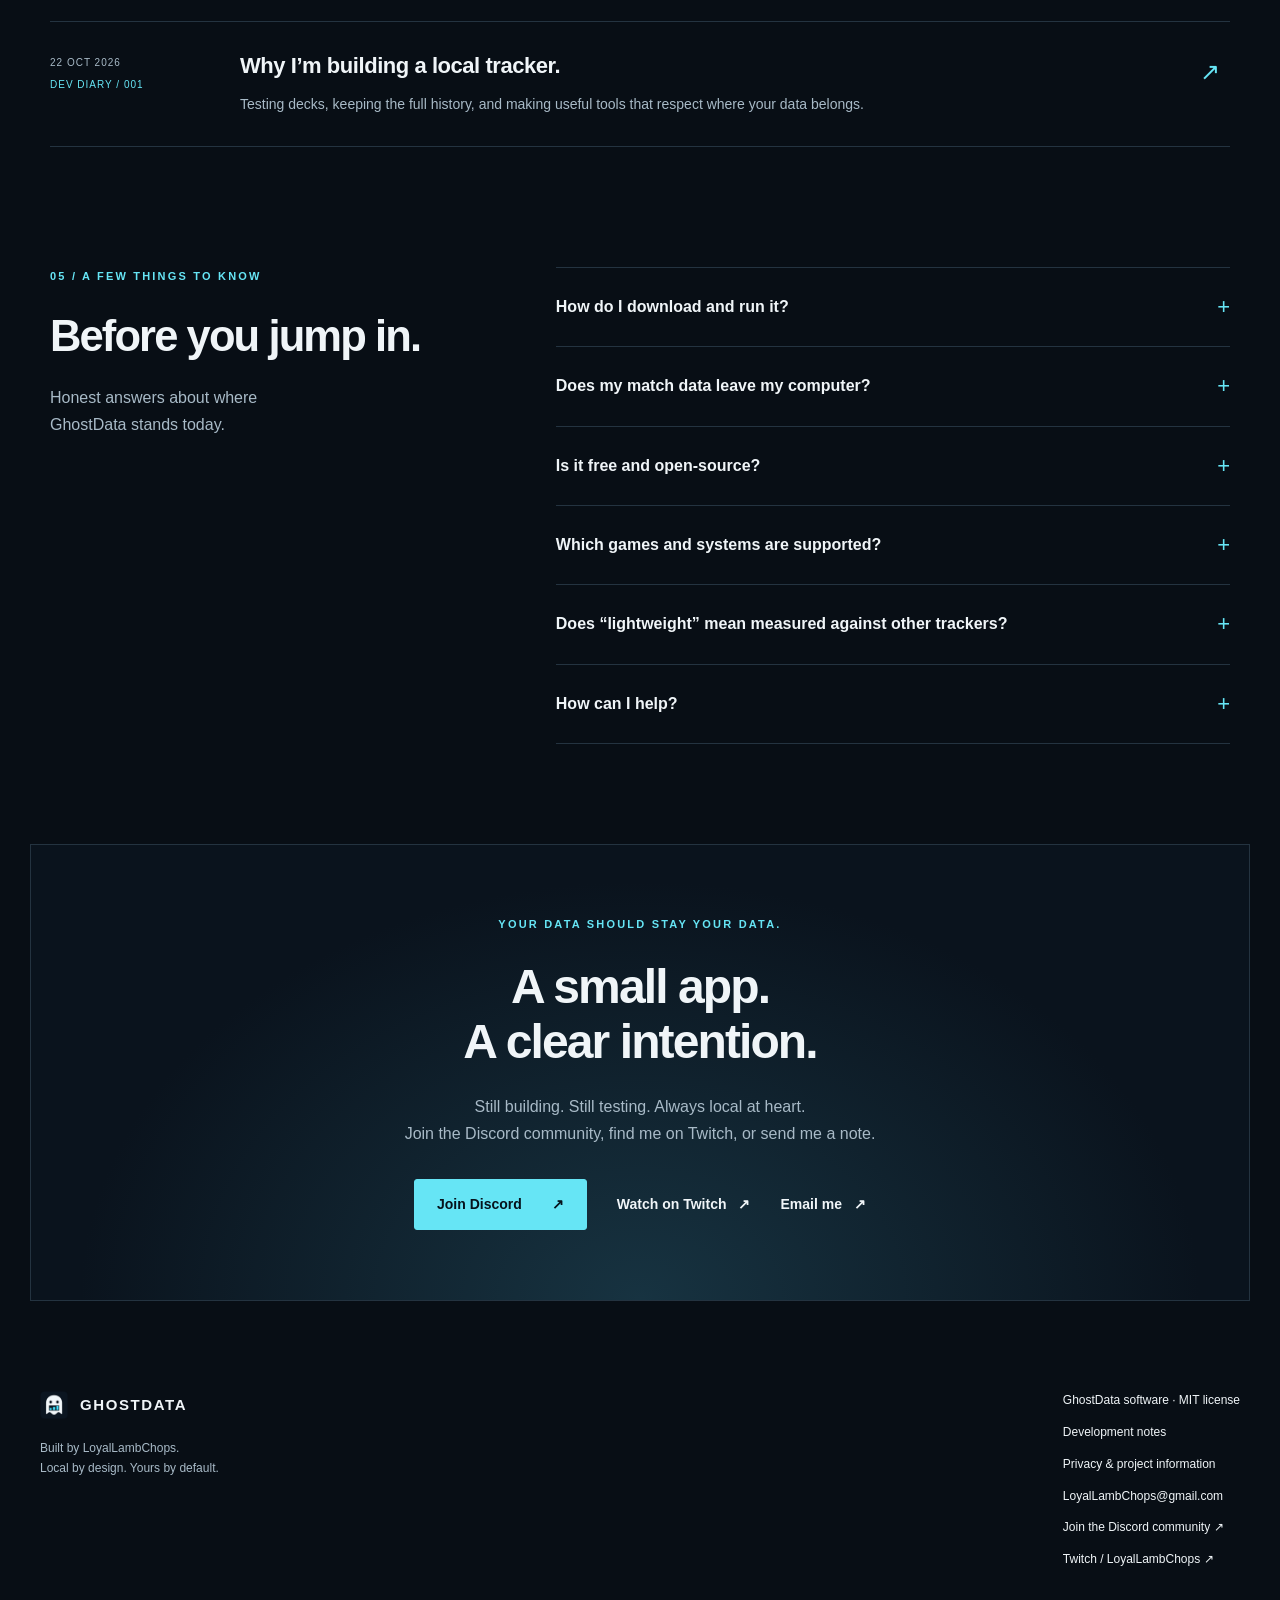
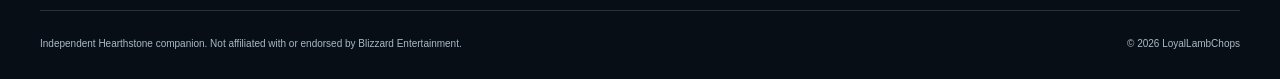
==== commit 1a91804d: "Update site for Hearthstone deck-code export" ====
--- a/index.html
+++ b/index.html
@@ -9,20 +9,20 @@
 <body><a class="skip" href="#main">Skip to content</a>
 <header class="site-header"><a class="brand" href="./" aria-label="GhostData home"><img src="assets/icon.png" width="36" height="36" alt=""><span>GHOST<span class="cyan">DATA</span></span></a><nav aria-label="Main navigation"><a href="./#dashboard">The app</a><a href="development.html">Development</a><a href="./#faq">FAQ</a><a class="nav-contact" href="./#contact">Get in touch <span aria-hidden="true">↗</span></a></nav></header>
 <main id="main">
-<section class="hero" aria-labelledby="hero-title"><div class="hero-copy"><p class="eyebrow"><span class="status-dot"></span> HEARTHSTONE STANDARD · WINDOWS</p><h1 id="hero-title">Your games.<br>Your decks.<br><span class="cyan">Your data.</span></h1><p class="hero-description">Test the deck. Track the games. See the results.<br>A local tracker and statistics dashboard built to keep your match history on your machine.</p><div class="actions"><a class="button" href="https://github.com/LoyalLambChops/GhostData/releases/download/v1.3.12/GhostData-Setup-1.3.12-x64.exe">Download for Windows <span aria-hidden="true">↓</span></a><a class="text-link" href="development.html">Follow the build <span aria-hidden="true">→</span></a></div><p class="release-note"><span class="status-dot amber"></span> PHANTOM · BETA 1 · BUILD 1.3.12 · FREE &amp; MIT LICENSED</p></div><figure class="hero-art"><img src="assets/ghostdata-banner.png" width="1672" height="941" alt="GhostData's glowing blue ghost emblem above the GhostData wordmark" fetchpriority="high"><figcaption>LIGHTWEIGHT IN SPIRIT. LOCAL BY DESIGN.</figcaption></figure></section>
+<section class="hero" aria-labelledby="hero-title"><div class="hero-copy"><p class="eyebrow"><span class="status-dot"></span> HEARTHSTONE STANDARD · WINDOWS</p><h1 id="hero-title">Your games.<br>Your decks.<br><span class="cyan">Your data.</span></h1><p class="hero-description">Test the deck. Track the games. See the results.<br>A local tracker and statistics dashboard built to keep your match history on your machine.</p><div class="actions"><a class="button" href="https://github.com/LoyalLambChops/GhostData/releases/download/v1.3.13/GhostData-Setup-1.3.13-x64.exe">Download for Windows <span aria-hidden="true">↓</span></a><a class="text-link" href="development.html">Follow the build <span aria-hidden="true">→</span></a></div><p class="release-note"><span class="status-dot amber"></span> PHANTOM · BETA 1 · BUILD 1.3.13 · FREE &amp; MIT LICENSED</p></div><figure class="hero-art"><img src="assets/ghostdata-banner.png" width="1672" height="941" alt="GhostData's glowing blue ghost emblem above the GhostData wordmark" fetchpriority="high"><figcaption>LIGHTWEIGHT IN SPIRIT. LOCAL BY DESIGN.</figcaption></figure></section>
 <div class="principles" aria-label="Design principles"><span>NO GHOSTDATA ACCOUNT</span><span>LOCAL MATCH HISTORY</span><span>YOU CHOOSE WHEN TO UPDATE</span></div>
 <section class="section story" id="story"><div><p class="eyebrow">01 / WHY I BUILT IT</p><h2>A place for<br>your own results.</h2></div><div class="story-copy"><p class="large-copy">“I wanted to test decks, track my games, and dig into the stats without sending my data somewhere else. So I started building GhostData.”</p><p>That’s the idea: useful deck tracking while you play, a clear dashboard when you’re done, and your history saved locally. Function comes first. No GhostData account or cloud match-history service required.</p><p class="signature"><span class="signature-line"></span> LoyalLambChops <span class="muted">/ developer</span></p></div></section>
 <section class="section dashboard-section" id="dashboard"><div class="section-heading"><div><p class="eyebrow">02 / INSIDE GHOSTDATA</p><h2>The game ends.<br>The insight starts.</h2></div><p>Compare decks and versions, look back at individual matches, and see how your results change across classes and matchups.</p></div>
 <div class="showcase"><div class="window-bar"><span class="window-label"><span class="status-dot"></span> GHOSTDATA / DASHBOARD</span><div class="tabs" role="tablist" aria-label="Dashboard screenshots" hidden><button id="tab-summary" type="button" role="tab" aria-selected="true" aria-controls="panel-summary" tabindex="0">Summary</button><button id="tab-matches" type="button" role="tab" aria-selected="false" aria-controls="panel-matches" tabindex="-1">Matches</button><button id="tab-decks" type="button" role="tab" aria-selected="false" aria-controls="panel-decks" tabindex="-1">Decks</button><button id="tab-charts" type="button" role="tab" aria-selected="false" aria-controls="panel-charts" tabindex="-1">Charts</button></div></div>
 <figure id="panel-summary" class="screen-panel" role="tabpanel" aria-labelledby="tab-summary"><a href="assets/dashboard-summary.png" target="_blank" rel="noopener" aria-label="Open Summary dashboard screenshot at full size"><img src="assets/dashboard-summary.png" width="1400" height="900" alt="Summary tab showing a sample win rate, class breakdown and deck highlights" loading="lazy"></a><figcaption><strong>The big picture.</strong> Deck and version results, class matchups, initiative, and time played. <span>Open image to enlarge ↗</span></figcaption></figure>
 <figure id="panel-matches" class="screen-panel" role="tabpanel" aria-labelledby="tab-matches"><a href="assets/dashboard-matches.png" target="_blank" rel="noopener" aria-label="Open Matches dashboard screenshot at full size"><img src="assets/dashboard-matches.png" width="1400" height="900" alt="Matches tab with sample match results, deck versions, opponent classes and game details" loading="lazy"></a><figcaption><strong>Every game has a record.</strong> Review match history, deck identity, duration, mulligans and recorded card events. <span>Open image to enlarge ↗</span></figcaption></figure>
-<figure id="panel-decks" class="screen-panel" role="tabpanel" aria-labelledby="tab-decks"><a href="assets/dashboard-decks.png" target="_blank" rel="noopener" aria-label="Open Decks dashboard screenshot at full size"><img src="assets/dashboard-decks.png" width="1400" height="900" alt="Decks tab showing a saved decklist with synthetic sample data" loading="lazy"></a><figcaption><strong>Your decks, saved locally.</strong> Browse captured versions, card costs and quantities. <span>Open image to enlarge ↗</span></figcaption></figure>
+<figure id="panel-decks" class="screen-panel" role="tabpanel" aria-labelledby="tab-decks"><a href="assets/dashboard-decks.png" target="_blank" rel="noopener" aria-label="Open Decks dashboard screenshot at full size"><img src="assets/dashboard-decks.png" width="1400" height="900" alt="Decks tab showing a saved decklist with synthetic sample data" loading="lazy"></a><figcaption><strong>Your decks, saved locally.</strong> Share importable Hearthstone deck codes with the readable list. <span>Open image to enlarge ↗</span></figcaption></figure>
 <figure id="panel-charts" class="screen-panel" role="tabpanel" aria-labelledby="tab-charts"><a href="assets/dashboard-charts.png" target="_blank" rel="noopener" aria-label="Open Charts dashboard screenshot at full size"><img src="assets/dashboard-charts.png" width="1400" height="900" alt="Charts tab displaying sample win-rate trends and matchup statistics" loading="lazy"></a><figcaption><strong>Find the patterns.</strong> Explore recorded results with charts and filters. <span>Open image to enlarge ↗</span></figcaption></figure></div>
 <p class="caption">Actual GhostData Phantom · Beta 1 dashboard with synthetic sample data. These are illustrative screenshots, not live results or performance benchmarks.</p></section>
 <section class="section rail-section"><div class="rail-copy"><p class="eyebrow">03 / WHILE YOU PLAY</p><h2>Keep track.<br>Stay in the game.</h2><p>Compact, text-first rails keep the facts close at hand. Known card states, deck and hand counts, draw odds, quest progress, and recoverable overdraw each have their place.</p><ul class="feature-list"><li><span>01</span><div><h3>Your deck, accounted for.</h3><p>Track observed card movement and keep recoverable overdraw in its own section.</p></div></li><li><span>02</span><div><h3>Secrets get their own space.</h3><p>Separate possible Secrets from known cards. Hidden information stays unknown.</p></div></li><li><span>03</span><div><h3>The detail when you need it.</h3><p>Hover for text card details. Quest progress stays visible alongside the rails.</p></div></li></ul></div><div class="rail-exhibit"><figure><img src="assets/player-rail.png" width="220" alt="Sample player deck rail with card names, costs and state labels" loading="lazy"><figcaption>YOUR DECK</figcaption></figure><div class="opponent-exhibit"><figure><img src="assets/opponent-rail.png" width="220" alt="Sample opponent rail with observed cards and quest progress" loading="lazy"><figcaption>OBSERVED OPPONENT CARDS</figcaption></figure><figure class="secret-image"><img src="assets/secret-tracker.png" width="220" alt="Separate Secret tracker showing remaining possibilities" loading="lazy"><figcaption>SECRET POSSIBILITIES</figcaption></figure></div><p class="caption">Synthetic sample data · images enlarged for readability</p></div></section>
-<section class="engine-strip"><div><p class="eyebrow">WHAT’S UNDER THE HOOD</p><h2>Built around the data.</h2></div><dl><div><dt>Avalonia</dt><dd>The desktop interface</dd></div><div><dt>UnitySpy</dt><dd>The read-only client sensor</dd></div><div><dt>Custom Python</dt><dd>GhostData’s tracking engine</dd></div></dl><p>Local game logs and client data feed an engine built to account for observed game states. GhostData’s original software is free under the <a href="ghostdata-license.txt">MIT License</a>. <a href="https://github.com/LoyalLambChops/GhostData">Source code</a> and <a href="https://github.com/LoyalLambChops/GhostData/releases/tag/v1.3.12">Phantom · Beta 1 downloads</a> are available on GitHub.</p></section>
+<section class="engine-strip"><div><p class="eyebrow">WHAT’S UNDER THE HOOD</p><h2>Built around the data.</h2></div><dl><div><dt>Avalonia</dt><dd>The desktop interface</dd></div><div><dt>UnitySpy</dt><dd>The read-only client sensor</dd></div><div><dt>Custom Python</dt><dd>GhostData’s tracking engine</dd></div></dl><p>Local game logs and client data feed an engine built to account for observed game states. GhostData’s original software is free under the <a href="ghostdata-license.txt">MIT License</a>. <a href="https://github.com/LoyalLambChops/GhostData">Source code</a> and <a href="https://github.com/LoyalLambChops/GhostData/releases/tag/v1.3.13">Phantom · Beta 1 downloads</a> are available on GitHub.</p></section>
 <section class="section" id="development"><div class="section-heading"><div><p class="eyebrow">04 / BUILDING IN THE OPEN</p><h2>From the workbench.</h2></div><a class="text-link" href="development.html">All development notes <span aria-hidden="true">→</span></a></div><div class="journal-list"><a class="journal-entry" href="development.html#deck-library"><span class="journal-date">02 NOV 2026<br><span class="cyan">BUILD NOTE / 009</span></span><div><h3>Your decks, saved locally.</h3><p>Saved Standard decklists, exact versions, sideboards and offline browsing join the dashboard.</p></div><span class="journal-arrow" aria-hidden="true">↗</span></a><a class="journal-entry" href="development.html#phantom"><span class="journal-date">25 OCT 2026<br><span class="cyan">BUILD NOTE / 003</span></span><div><h3>Meet Phantom · Beta 1.</h3><p>MIT licensed. Community links in the dashboard. A simple install, with your data staying local.</p></div><span class="journal-arrow" aria-hidden="true">↗</span></a><a class="journal-entry" href="development.html#packaging"><span class="journal-date">22 OCT 2026<br><span class="cyan">BUILD NOTE / 002</span></span><div><h3>Getting GhostData ready for a simple install.</h3><p>The 1.3.0 packaging candidate brings bundled runtimes, branded shortcuts, and tested update recovery.</p></div><span class="journal-arrow" aria-hidden="true">↗</span></a><a class="journal-entry" href="development.html#why-local"><span class="journal-date">22 OCT 2026<br><span class="cyan">DEV DIARY / 001</span></span><div><h3>Why I’m building a local tracker.</h3><p>Testing decks, keeping the full history, and making useful tools that respect where your data belongs.</p></div><span class="journal-arrow" aria-hidden="true">↗</span></a></div></section>
-<section class="section faq-section" id="faq"><div><p class="eyebrow">05 / A FEW THINGS TO KNOW</p><h2>Before you jump in.</h2><p>Honest answers about where GhostData stands today.</p></div><div class="faq-list"><details><summary>How do I download and run it?</summary><p>Download <a href="https://github.com/LoyalLambChops/GhostData/releases/download/v1.3.12/GhostData-Setup-1.3.12-x64.exe">GhostData for Windows</a> and run the installer. That single file includes Python and .NET, creates a Start Menu shortcut and offers a Desktop shortcut. You do not need a separate ZIP or developer tools. This beta is unsigned; Windows may warn or block it under your security policy. <a href="https://github.com/LoyalLambChops/GhostData/releases/tag/v1.3.12">Release notes, SHA-256 checksums and the optional portable ZIP</a> are on GitHub.</p></details><details><summary>Does my match data leave my computer?</summary><p>Normal tracking keeps your history on your machine. There is no GhostData account or cloud match-history service. The explicit Update button can contact GitHub for GhostData releases; game definitions are imported from the installed client. Read our <a href="privacy.html">privacy and project information</a>.</p></details><details><summary>Is it free and open-source?</summary><p>Yes—GhostData’s original software is licensed under <a href="ghostdata-license.txt">MIT</a>, allowing use, modification and redistribution with the required notice. Third-party components retain their own licenses. The <a href="https://github.com/LoyalLambChops/GhostData">application source and releases</a> are public on GitHub.</p></details><details><summary>Which games and systems are supported?</summary><p>GhostData focuses on Hearthstone Standard on Windows 11 x64. The installer includes Python and .NET, so players won’t need to build the app. GhostData configures Power.log logging and imports card definitions from your installed game automatically. If Hearthstone was already open when logging was first enabled, it may need one restart. Other formats and operating systems are outside the current scope.</p></details><details><summary>Does “lightweight” mean measured against other trackers?</summary><p>Lightweight is a design goal: local processing, a standard-library Python backend, and no always-running background service. A matched CPU and memory comparison has not been completed, so we aren’t claiming benchmark superiority.</p></details><details><summary>How can I help?</summary><p>Share questions, ideas or bug reports in <a href="https://discord.gg/H3Et7NHavZ">Discord</a> or email <a href="mailto:LoyalLambChops@gmail.com">LoyalLambChops@gmail.com</a>. You can also find me on <a href="https://www.twitch.tv/loyallambchops">Twitch</a>. Describe what happened and what you expected. Review screenshots and logs for personal information before choosing to share them.</p></details></div></section>
+<section class="section faq-section" id="faq"><div><p class="eyebrow">05 / A FEW THINGS TO KNOW</p><h2>Before you jump in.</h2><p>Honest answers about where GhostData stands today.</p></div><div class="faq-list"><details><summary>How do I download and run it?</summary><p>Download <a href="https://github.com/LoyalLambChops/GhostData/releases/download/v1.3.13/GhostData-Setup-1.3.13-x64.exe">GhostData for Windows</a> and run the installer. That single file includes Python and .NET, creates a Start Menu shortcut and offers a Desktop shortcut. You do not need a separate ZIP or developer tools. This beta is unsigned; Windows may warn or block it under your security policy. <a href="https://github.com/LoyalLambChops/GhostData/releases/tag/v1.3.13">Release notes, SHA-256 checksums and the optional portable ZIP</a> are on GitHub.</p></details><details><summary>Does my match data leave my computer?</summary><p>Normal tracking keeps your history on your machine. There is no GhostData account or cloud match-history service. The explicit Update button can contact GitHub for GhostData releases; game definitions are imported from the installed client. Read our <a href="privacy.html">privacy and project information</a>.</p></details><details><summary>Is it free and open-source?</summary><p>Yes—GhostData’s original software is licensed under <a href="ghostdata-license.txt">MIT</a>, allowing use, modification and redistribution with the required notice. Third-party components retain their own licenses. The <a href="https://github.com/LoyalLambChops/GhostData">application source and releases</a> are public on GitHub.</p></details><details><summary>Which games and systems are supported?</summary><p>GhostData focuses on Hearthstone Standard on Windows 11 x64. The installer includes Python and .NET, so players won’t need to build the app. GhostData configures Power.log logging and imports card definitions from your installed game automatically. If Hearthstone was already open when logging was first enabled, it may need one restart. Other formats and operating systems are outside the current scope.</p></details><details><summary>Does “lightweight” mean measured against other trackers?</summary><p>Lightweight is a design goal: local processing, a standard-library Python backend, and no always-running background service. A matched CPU and memory comparison has not been completed, so we aren’t claiming benchmark superiority.</p></details><details><summary>How can I help?</summary><p>Share questions, ideas or bug reports in <a href="https://discord.gg/H3Et7NHavZ">Discord</a> or email <a href="mailto:LoyalLambChops@gmail.com">LoyalLambChops@gmail.com</a>. You can also find me on <a href="https://www.twitch.tv/loyallambchops">Twitch</a>. Describe what happened and what you expected. Review screenshots and logs for personal information before choosing to share them.</p></details></div></section>
 <section class="closing" id="contact"><p class="eyebrow">YOUR DATA SHOULD STAY YOUR DATA.</p><h2>A small app.<br>A clear intention.</h2><p>Still building. Still testing. Always local at heart.<br>Join the Discord community, find me on Twitch, or send me a note.</p><div class="actions contact-actions"><a class="button" href="https://discord.gg/H3Et7NHavZ">Join Discord <span aria-hidden="true">↗</span></a><a class="text-link" href="https://www.twitch.tv/loyallambchops">Watch on Twitch <span aria-hidden="true">↗</span></a><a class="text-link" href="mailto:LoyalLambChops@gmail.com">Email me <span aria-hidden="true">↗</span></a></div></section>
 </main>
 <footer class="site-footer"><div><a class="brand" href="./"><img src="assets/icon.png" width="28" height="28" alt="">GHOSTDATA</a><p>Built by LoyalLambChops.<br>Local by design. Yours by default.</p></div><div class="footer-links"><a href="ghostdata-license.txt">GhostData software · MIT license</a><a href="development.html">Development notes</a><a href="privacy.html">Privacy &amp; project information</a><a href="mailto:LoyalLambChops@gmail.com">LoyalLambChops@gmail.com</a><a href="https://discord.gg/H3Et7NHavZ">Join the Discord community ↗</a><a href="https://www.twitch.tv/loyallambchops">Twitch / LoyalLambChops ↗</a></div><div class="footer-bottom"><span>Independent Hearthstone companion. Not affiliated with or endorsed by Blizzard Entertainment.</span><span>© 2026 LoyalLambChops</span></div></footer>
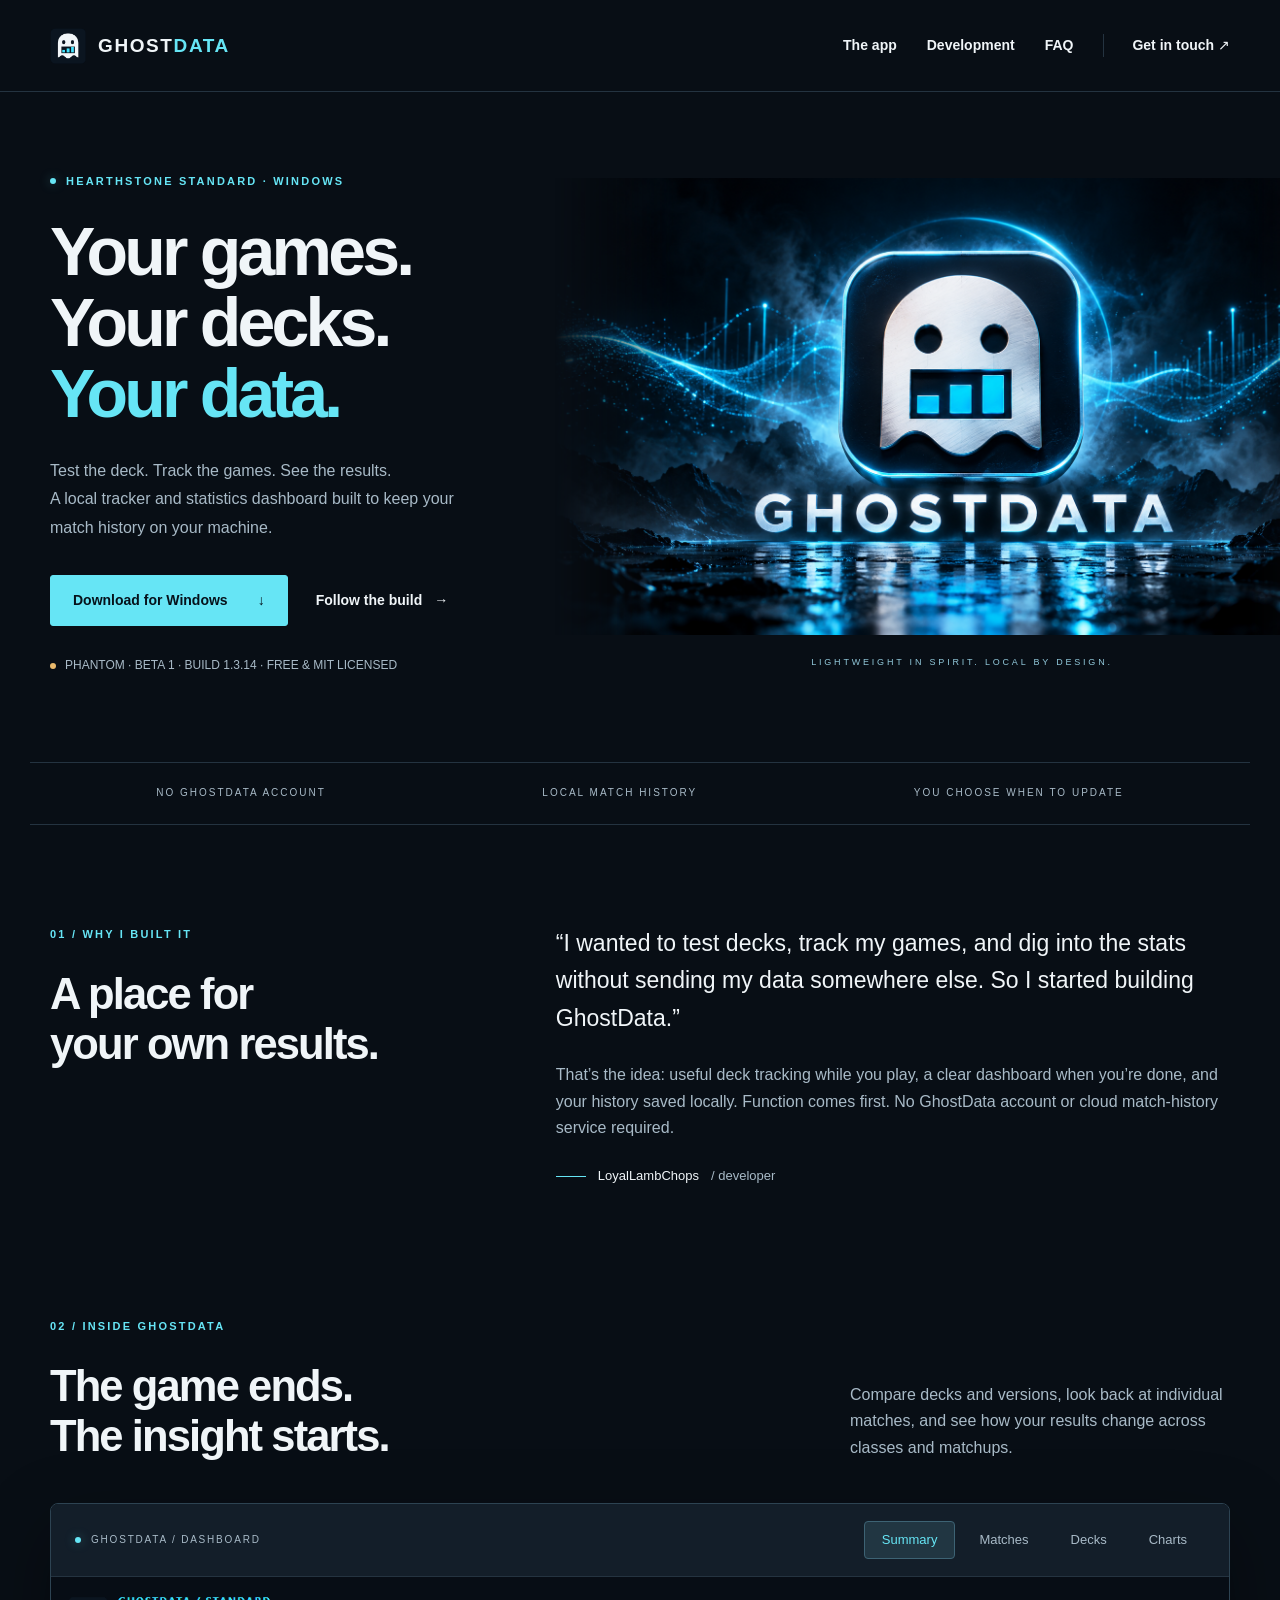
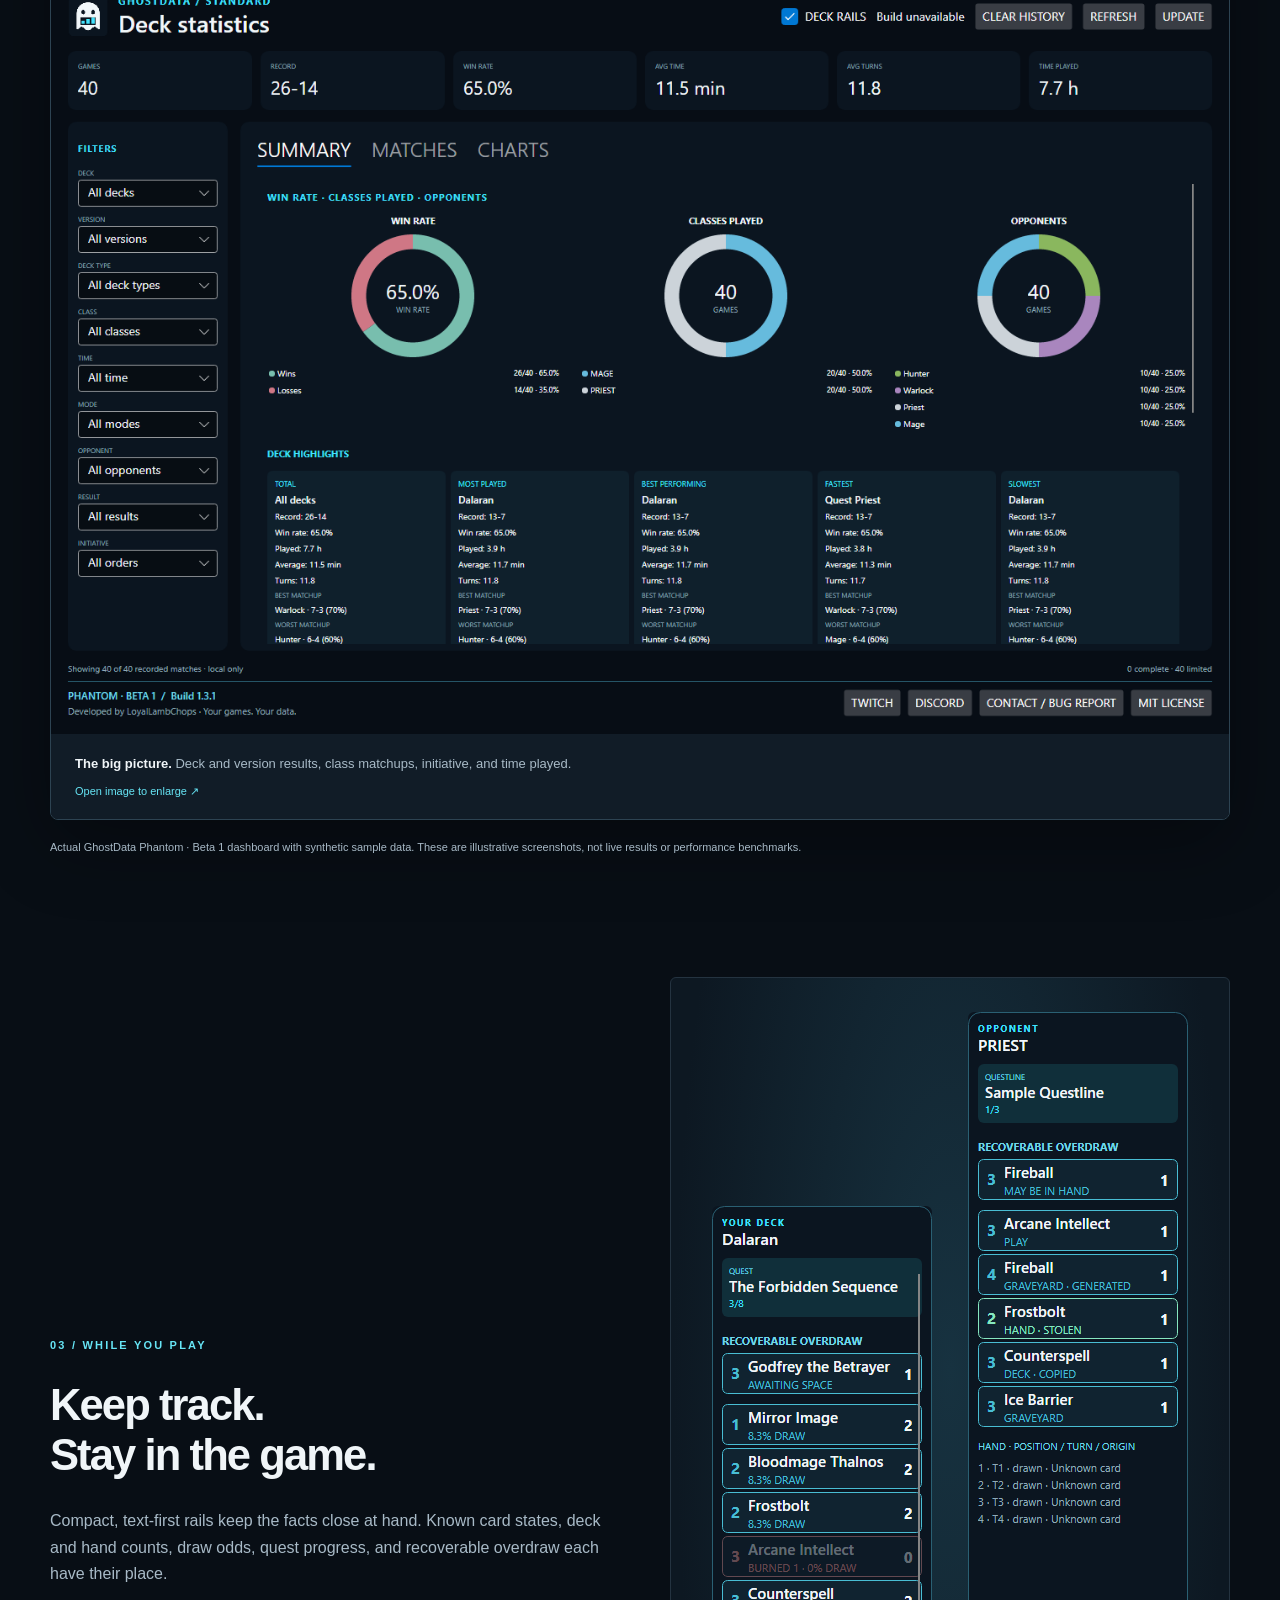
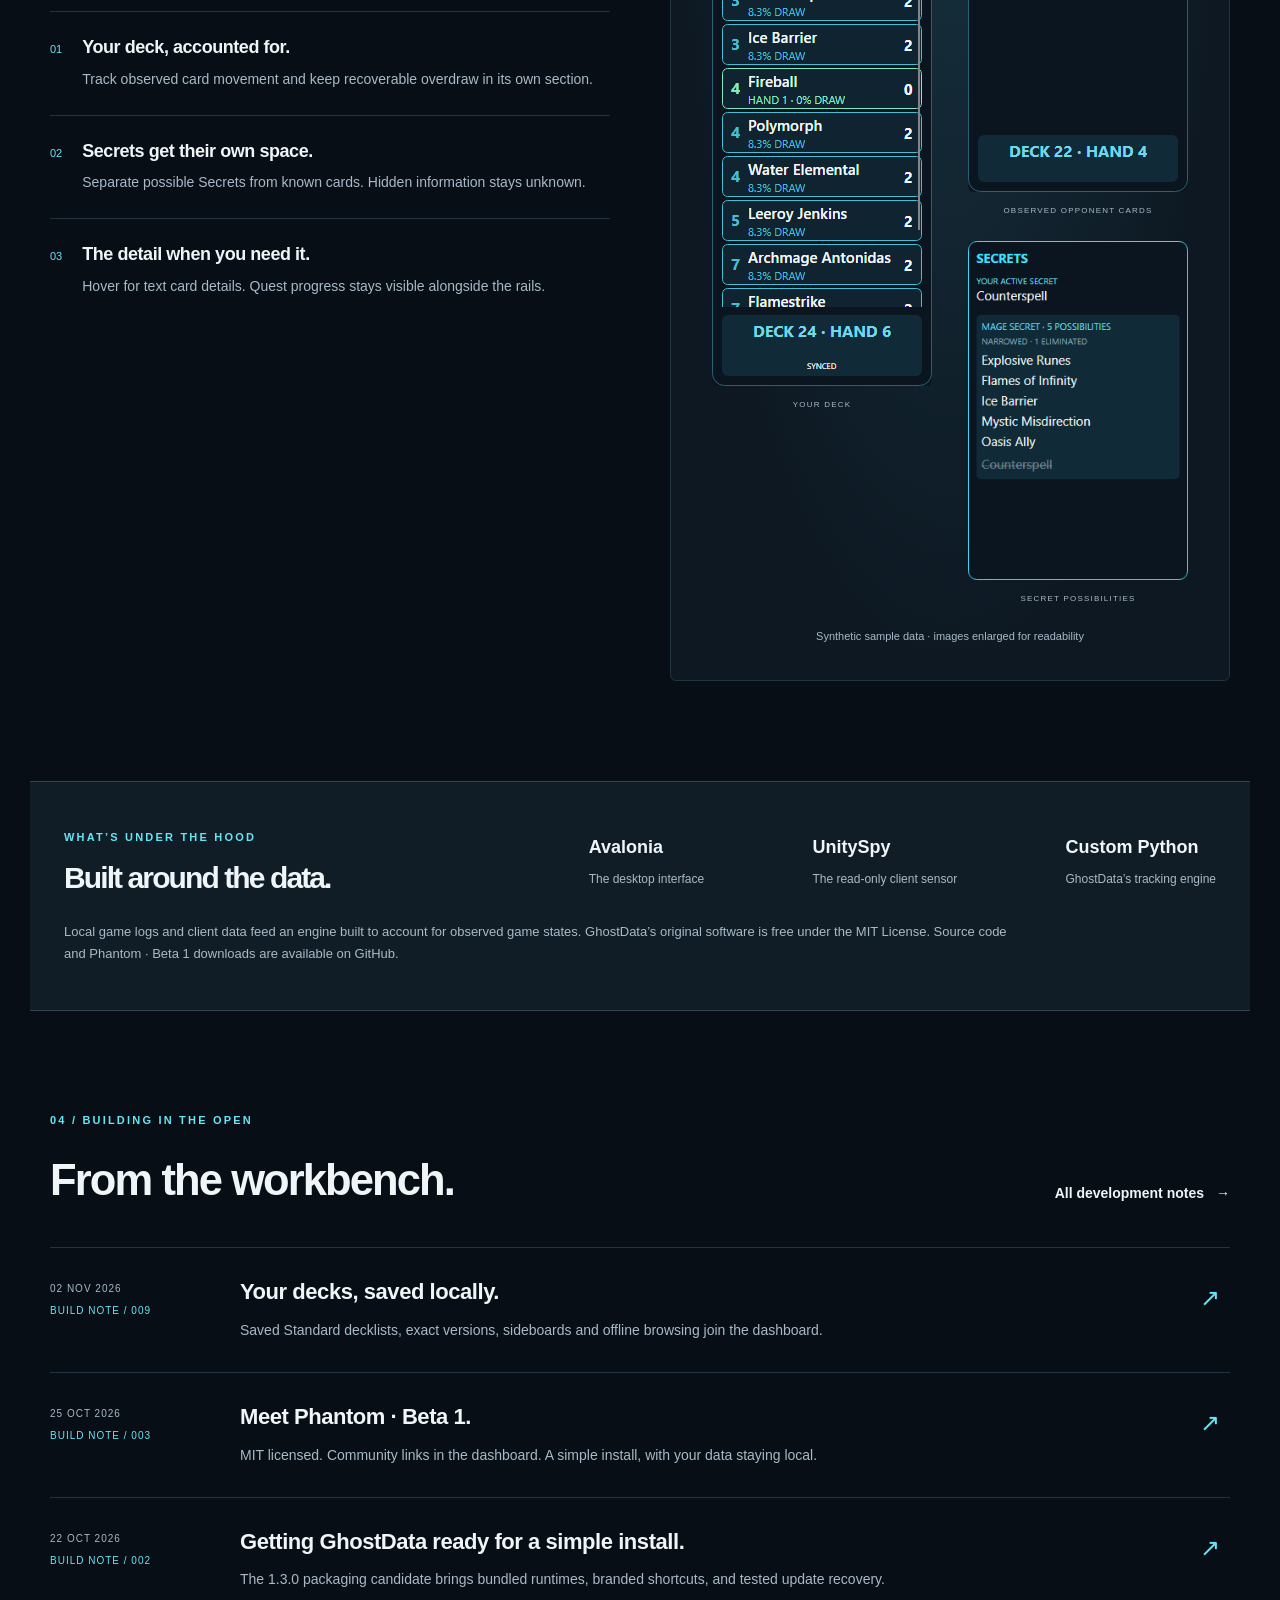
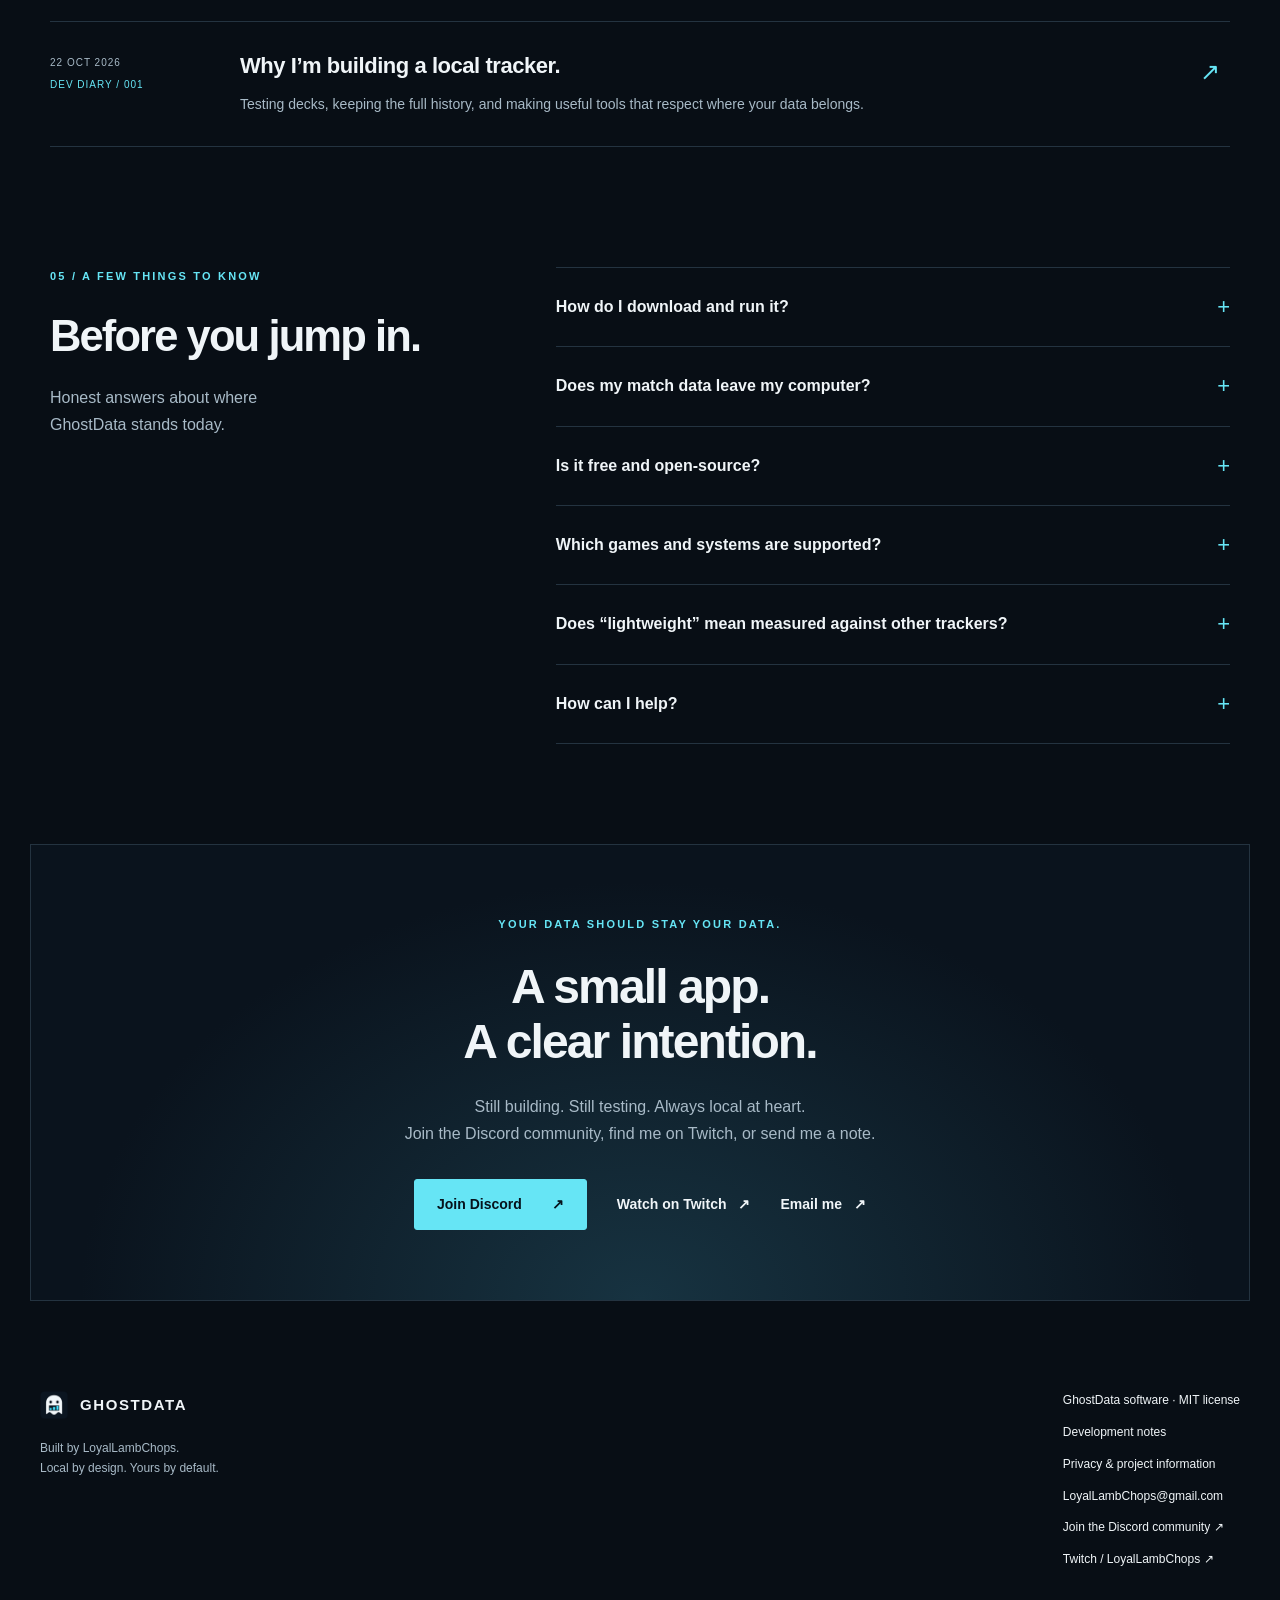
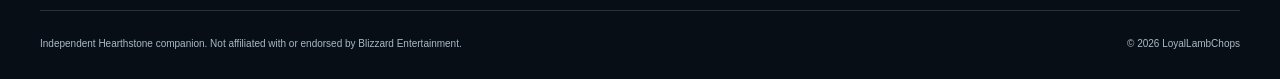
==== commit c7d4798c: "Announce GhostData 1.3.14 beta" ====
--- a/index.html
+++ b/index.html
@@ -9,7 +9,7 @@
 <body><a class="skip" href="#main">Skip to content</a>
 <header class="site-header"><a class="brand" href="./" aria-label="GhostData home"><img src="assets/icon.png" width="36" height="36" alt=""><span>GHOST<span class="cyan">DATA</span></span></a><nav aria-label="Main navigation"><a href="./#dashboard">The app</a><a href="development.html">Development</a><a href="./#faq">FAQ</a><a class="nav-contact" href="./#contact">Get in touch <span aria-hidden="true">↗</span></a></nav></header>
 <main id="main">
-<section class="hero" aria-labelledby="hero-title"><div class="hero-copy"><p class="eyebrow"><span class="status-dot"></span> HEARTHSTONE STANDARD · WINDOWS</p><h1 id="hero-title">Your games.<br>Your decks.<br><span class="cyan">Your data.</span></h1><p class="hero-description">Test the deck. Track the games. See the results.<br>A local tracker and statistics dashboard built to keep your match history on your machine.</p><div class="actions"><a class="button" href="https://github.com/LoyalLambChops/GhostData/releases/download/v1.3.13/GhostData-Setup-1.3.13-x64.exe">Download for Windows <span aria-hidden="true">↓</span></a><a class="text-link" href="development.html">Follow the build <span aria-hidden="true">→</span></a></div><p class="release-note"><span class="status-dot amber"></span> PHANTOM · BETA 1 · BUILD 1.3.13 · FREE &amp; MIT LICENSED</p></div><figure class="hero-art"><img src="assets/ghostdata-banner.png" width="1672" height="941" alt="GhostData's glowing blue ghost emblem above the GhostData wordmark" fetchpriority="high"><figcaption>LIGHTWEIGHT IN SPIRIT. LOCAL BY DESIGN.</figcaption></figure></section>
+<section class="hero" aria-labelledby="hero-title"><div class="hero-copy"><p class="eyebrow"><span class="status-dot"></span> HEARTHSTONE STANDARD · WINDOWS</p><h1 id="hero-title">Your games.<br>Your decks.<br><span class="cyan">Your data.</span></h1><p class="hero-description">Test the deck. Track the games. See the results.<br>A local tracker and statistics dashboard built to keep your match history on your machine.</p><div class="actions"><a class="button" href="https://github.com/LoyalLambChops/GhostData/releases/download/v1.3.14/GhostData-Setup-1.3.14-x64.exe">Download for Windows <span aria-hidden="true">↓</span></a><a class="text-link" href="development.html">Follow the build <span aria-hidden="true">→</span></a></div><p class="release-note"><span class="status-dot amber"></span> PHANTOM · BETA 1 · BUILD 1.3.14 · FREE &amp; MIT LICENSED</p></div><figure class="hero-art"><img src="assets/ghostdata-banner.png" width="1672" height="941" alt="GhostData's glowing blue ghost emblem above the GhostData wordmark" fetchpriority="high"><figcaption>LIGHTWEIGHT IN SPIRIT. LOCAL BY DESIGN.</figcaption></figure></section>
 <div class="principles" aria-label="Design principles"><span>NO GHOSTDATA ACCOUNT</span><span>LOCAL MATCH HISTORY</span><span>YOU CHOOSE WHEN TO UPDATE</span></div>
 <section class="section story" id="story"><div><p class="eyebrow">01 / WHY I BUILT IT</p><h2>A place for<br>your own results.</h2></div><div class="story-copy"><p class="large-copy">“I wanted to test decks, track my games, and dig into the stats without sending my data somewhere else. So I started building GhostData.”</p><p>That’s the idea: useful deck tracking while you play, a clear dashboard when you’re done, and your history saved locally. Function comes first. No GhostData account or cloud match-history service required.</p><p class="signature"><span class="signature-line"></span> LoyalLambChops <span class="muted">/ developer</span></p></div></section>
 <section class="section dashboard-section" id="dashboard"><div class="section-heading"><div><p class="eyebrow">02 / INSIDE GHOSTDATA</p><h2>The game ends.<br>The insight starts.</h2></div><p>Compare decks and versions, look back at individual matches, and see how your results change across classes and matchups.</p></div>
@@ -20,9 +20,9 @@
 <figure id="panel-charts" class="screen-panel" role="tabpanel" aria-labelledby="tab-charts"><a href="assets/dashboard-charts.png" target="_blank" rel="noopener" aria-label="Open Charts dashboard screenshot at full size"><img src="assets/dashboard-charts.png" width="1400" height="900" alt="Charts tab displaying sample win-rate trends and matchup statistics" loading="lazy"></a><figcaption><strong>Find the patterns.</strong> Explore recorded results with charts and filters. <span>Open image to enlarge ↗</span></figcaption></figure></div>
 <p class="caption">Actual GhostData Phantom · Beta 1 dashboard with synthetic sample data. These are illustrative screenshots, not live results or performance benchmarks.</p></section>
 <section class="section rail-section"><div class="rail-copy"><p class="eyebrow">03 / WHILE YOU PLAY</p><h2>Keep track.<br>Stay in the game.</h2><p>Compact, text-first rails keep the facts close at hand. Known card states, deck and hand counts, draw odds, quest progress, and recoverable overdraw each have their place.</p><ul class="feature-list"><li><span>01</span><div><h3>Your deck, accounted for.</h3><p>Track observed card movement and keep recoverable overdraw in its own section.</p></div></li><li><span>02</span><div><h3>Secrets get their own space.</h3><p>Separate possible Secrets from known cards. Hidden information stays unknown.</p></div></li><li><span>03</span><div><h3>The detail when you need it.</h3><p>Hover for text card details. Quest progress stays visible alongside the rails.</p></div></li></ul></div><div class="rail-exhibit"><figure><img src="assets/player-rail.png" width="220" alt="Sample player deck rail with card names, costs and state labels" loading="lazy"><figcaption>YOUR DECK</figcaption></figure><div class="opponent-exhibit"><figure><img src="assets/opponent-rail.png" width="220" alt="Sample opponent rail with observed cards and quest progress" loading="lazy"><figcaption>OBSERVED OPPONENT CARDS</figcaption></figure><figure class="secret-image"><img src="assets/secret-tracker.png" width="220" alt="Separate Secret tracker showing remaining possibilities" loading="lazy"><figcaption>SECRET POSSIBILITIES</figcaption></figure></div><p class="caption">Synthetic sample data · images enlarged for readability</p></div></section>
-<section class="engine-strip"><div><p class="eyebrow">WHAT’S UNDER THE HOOD</p><h2>Built around the data.</h2></div><dl><div><dt>Avalonia</dt><dd>The desktop interface</dd></div><div><dt>UnitySpy</dt><dd>The read-only client sensor</dd></div><div><dt>Custom Python</dt><dd>GhostData’s tracking engine</dd></div></dl><p>Local game logs and client data feed an engine built to account for observed game states. GhostData’s original software is free under the <a href="ghostdata-license.txt">MIT License</a>. <a href="https://github.com/LoyalLambChops/GhostData">Source code</a> and <a href="https://github.com/LoyalLambChops/GhostData/releases/tag/v1.3.13">Phantom · Beta 1 downloads</a> are available on GitHub.</p></section>
+<section class="engine-strip"><div><p class="eyebrow">WHAT’S UNDER THE HOOD</p><h2>Built around the data.</h2></div><dl><div><dt>Avalonia</dt><dd>The desktop interface</dd></div><div><dt>UnitySpy</dt><dd>The read-only client sensor</dd></div><div><dt>Custom Python</dt><dd>GhostData’s tracking engine</dd></div></dl><p>Local game logs and client data feed an engine built to account for observed game states. GhostData’s original software is free under the <a href="ghostdata-license.txt">MIT License</a>. <a href="https://github.com/LoyalLambChops/GhostData">Source code</a> and <a href="https://github.com/LoyalLambChops/GhostData/releases/tag/v1.3.14">Phantom · Beta 1 downloads</a> are available on GitHub.</p></section>
 <section class="section" id="development"><div class="section-heading"><div><p class="eyebrow">04 / BUILDING IN THE OPEN</p><h2>From the workbench.</h2></div><a class="text-link" href="development.html">All development notes <span aria-hidden="true">→</span></a></div><div class="journal-list"><a class="journal-entry" href="development.html#deck-library"><span class="journal-date">02 NOV 2026<br><span class="cyan">BUILD NOTE / 009</span></span><div><h3>Your decks, saved locally.</h3><p>Saved Standard decklists, exact versions, sideboards and offline browsing join the dashboard.</p></div><span class="journal-arrow" aria-hidden="true">↗</span></a><a class="journal-entry" href="development.html#phantom"><span class="journal-date">25 OCT 2026<br><span class="cyan">BUILD NOTE / 003</span></span><div><h3>Meet Phantom · Beta 1.</h3><p>MIT licensed. Community links in the dashboard. A simple install, with your data staying local.</p></div><span class="journal-arrow" aria-hidden="true">↗</span></a><a class="journal-entry" href="development.html#packaging"><span class="journal-date">22 OCT 2026<br><span class="cyan">BUILD NOTE / 002</span></span><div><h3>Getting GhostData ready for a simple install.</h3><p>The 1.3.0 packaging candidate brings bundled runtimes, branded shortcuts, and tested update recovery.</p></div><span class="journal-arrow" aria-hidden="true">↗</span></a><a class="journal-entry" href="development.html#why-local"><span class="journal-date">22 OCT 2026<br><span class="cyan">DEV DIARY / 001</span></span><div><h3>Why I’m building a local tracker.</h3><p>Testing decks, keeping the full history, and making useful tools that respect where your data belongs.</p></div><span class="journal-arrow" aria-hidden="true">↗</span></a></div></section>
-<section class="section faq-section" id="faq"><div><p class="eyebrow">05 / A FEW THINGS TO KNOW</p><h2>Before you jump in.</h2><p>Honest answers about where GhostData stands today.</p></div><div class="faq-list"><details><summary>How do I download and run it?</summary><p>Download <a href="https://github.com/LoyalLambChops/GhostData/releases/download/v1.3.13/GhostData-Setup-1.3.13-x64.exe">GhostData for Windows</a> and run the installer. That single file includes Python and .NET, creates a Start Menu shortcut and offers a Desktop shortcut. You do not need a separate ZIP or developer tools. This beta is unsigned; Windows may warn or block it under your security policy. <a href="https://github.com/LoyalLambChops/GhostData/releases/tag/v1.3.13">Release notes, SHA-256 checksums and the optional portable ZIP</a> are on GitHub.</p></details><details><summary>Does my match data leave my computer?</summary><p>Normal tracking keeps your history on your machine. There is no GhostData account or cloud match-history service. The explicit Update button can contact GitHub for GhostData releases; game definitions are imported from the installed client. Read our <a href="privacy.html">privacy and project information</a>.</p></details><details><summary>Is it free and open-source?</summary><p>Yes—GhostData’s original software is licensed under <a href="ghostdata-license.txt">MIT</a>, allowing use, modification and redistribution with the required notice. Third-party components retain their own licenses. The <a href="https://github.com/LoyalLambChops/GhostData">application source and releases</a> are public on GitHub.</p></details><details><summary>Which games and systems are supported?</summary><p>GhostData focuses on Hearthstone Standard on Windows 11 x64. The installer includes Python and .NET, so players won’t need to build the app. GhostData configures Power.log logging and imports card definitions from your installed game automatically. If Hearthstone was already open when logging was first enabled, it may need one restart. Other formats and operating systems are outside the current scope.</p></details><details><summary>Does “lightweight” mean measured against other trackers?</summary><p>Lightweight is a design goal: local processing, a standard-library Python backend, and no always-running background service. A matched CPU and memory comparison has not been completed, so we aren’t claiming benchmark superiority.</p></details><details><summary>How can I help?</summary><p>Share questions, ideas or bug reports in <a href="https://discord.gg/H3Et7NHavZ">Discord</a> or email <a href="mailto:LoyalLambChops@gmail.com">LoyalLambChops@gmail.com</a>. You can also find me on <a href="https://www.twitch.tv/loyallambchops">Twitch</a>. Describe what happened and what you expected. Review screenshots and logs for personal information before choosing to share them.</p></details></div></section>
+<section class="section faq-section" id="faq"><div><p class="eyebrow">05 / A FEW THINGS TO KNOW</p><h2>Before you jump in.</h2><p>Honest answers about where GhostData stands today.</p></div><div class="faq-list"><details><summary>How do I download and run it?</summary><p>Download <a href="https://github.com/LoyalLambChops/GhostData/releases/download/v1.3.14/GhostData-Setup-1.3.14-x64.exe">GhostData for Windows</a> and run the installer. That single file includes Python and .NET, creates a Start Menu shortcut and offers a Desktop shortcut. You do not need a separate ZIP or developer tools. This beta is unsigned; Windows may warn or block it under your security policy. <a href="https://github.com/LoyalLambChops/GhostData/releases/tag/v1.3.14">Release notes, SHA-256 checksums and the optional portable ZIP</a> are on GitHub.</p></details><details><summary>Does my match data leave my computer?</summary><p>Normal tracking keeps your history on your machine. There is no GhostData account or cloud match-history service. The explicit Update button can contact GitHub for GhostData releases; game definitions are imported from the installed client. Read our <a href="privacy.html">privacy and project information</a>.</p></details><details><summary>Is it free and open-source?</summary><p>Yes—GhostData’s original software is licensed under <a href="ghostdata-license.txt">MIT</a>, allowing use, modification and redistribution with the required notice. Third-party components retain their own licenses. The <a href="https://github.com/LoyalLambChops/GhostData">application source and releases</a> are public on GitHub.</p></details><details><summary>Which games and systems are supported?</summary><p>GhostData focuses on Hearthstone Standard on Windows 11 x64. The installer includes Python and .NET, so players won’t need to build the app. GhostData configures Power.log logging and imports card definitions from your installed game automatically. If Hearthstone was already open when logging was first enabled, it may need one restart. Other formats and operating systems are outside the current scope.</p></details><details><summary>Does “lightweight” mean measured against other trackers?</summary><p>Lightweight is a design goal: local processing, a standard-library Python backend, and no always-running background service. A matched CPU and memory comparison has not been completed, so we aren’t claiming benchmark superiority.</p></details><details><summary>How can I help?</summary><p>Share questions, ideas or bug reports in <a href="https://discord.gg/H3Et7NHavZ">Discord</a> or email <a href="mailto:LoyalLambChops@gmail.com">LoyalLambChops@gmail.com</a>. You can also find me on <a href="https://www.twitch.tv/loyallambchops">Twitch</a>. Describe what happened and what you expected. Review screenshots and logs for personal information before choosing to share them.</p></details></div></section>
 <section class="closing" id="contact"><p class="eyebrow">YOUR DATA SHOULD STAY YOUR DATA.</p><h2>A small app.<br>A clear intention.</h2><p>Still building. Still testing. Always local at heart.<br>Join the Discord community, find me on Twitch, or send me a note.</p><div class="actions contact-actions"><a class="button" href="https://discord.gg/H3Et7NHavZ">Join Discord <span aria-hidden="true">↗</span></a><a class="text-link" href="https://www.twitch.tv/loyallambchops">Watch on Twitch <span aria-hidden="true">↗</span></a><a class="text-link" href="mailto:LoyalLambChops@gmail.com">Email me <span aria-hidden="true">↗</span></a></div></section>
 </main>
 <footer class="site-footer"><div><a class="brand" href="./"><img src="assets/icon.png" width="28" height="28" alt="">GHOSTDATA</a><p>Built by LoyalLambChops.<br>Local by design. Yours by default.</p></div><div class="footer-links"><a href="ghostdata-license.txt">GhostData software · MIT license</a><a href="development.html">Development notes</a><a href="privacy.html">Privacy &amp; project information</a><a href="mailto:LoyalLambChops@gmail.com">LoyalLambChops@gmail.com</a><a href="https://discord.gg/H3Et7NHavZ">Join the Discord community ↗</a><a href="https://www.twitch.tv/loyallambchops">Twitch / LoyalLambChops ↗</a></div><div class="footer-bottom"><span>Independent Hearthstone companion. Not affiliated with or endorsed by Blizzard Entertainment.</span><span>© 2026 LoyalLambChops</span></div></footer>
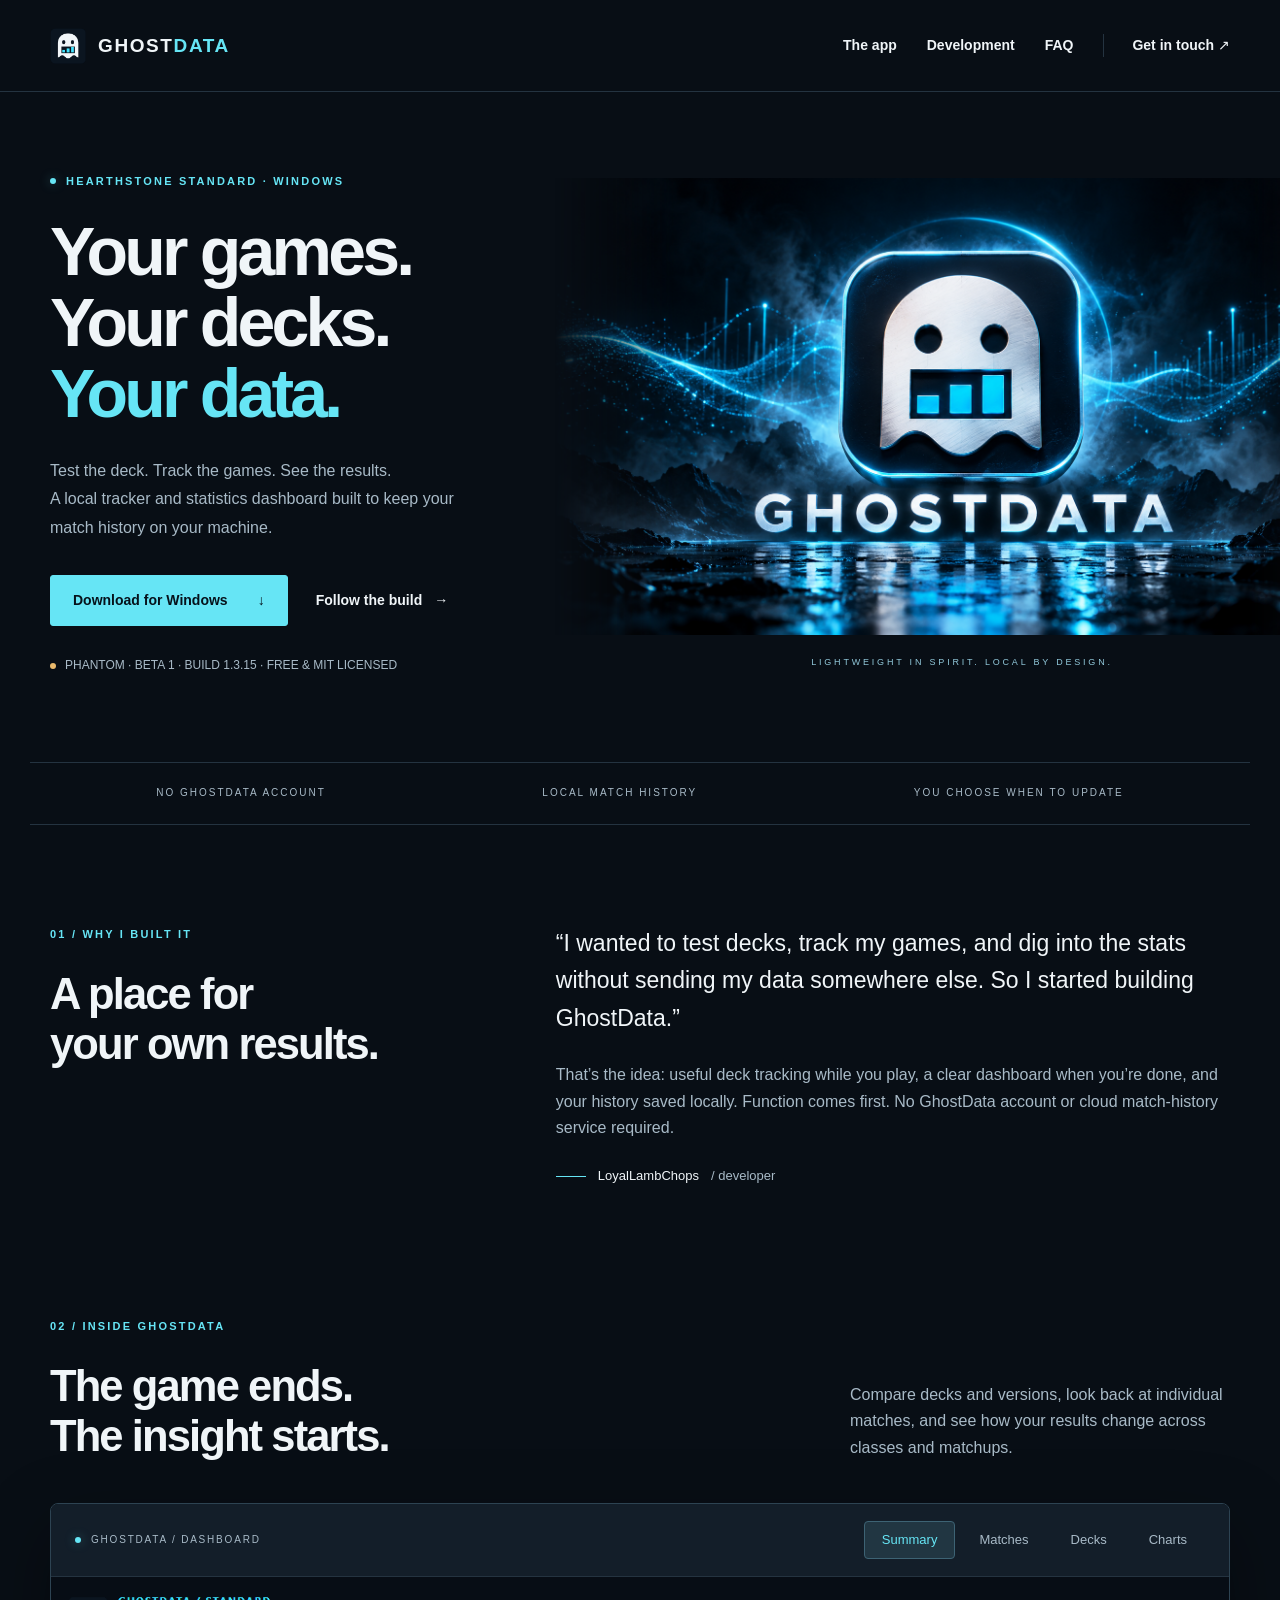
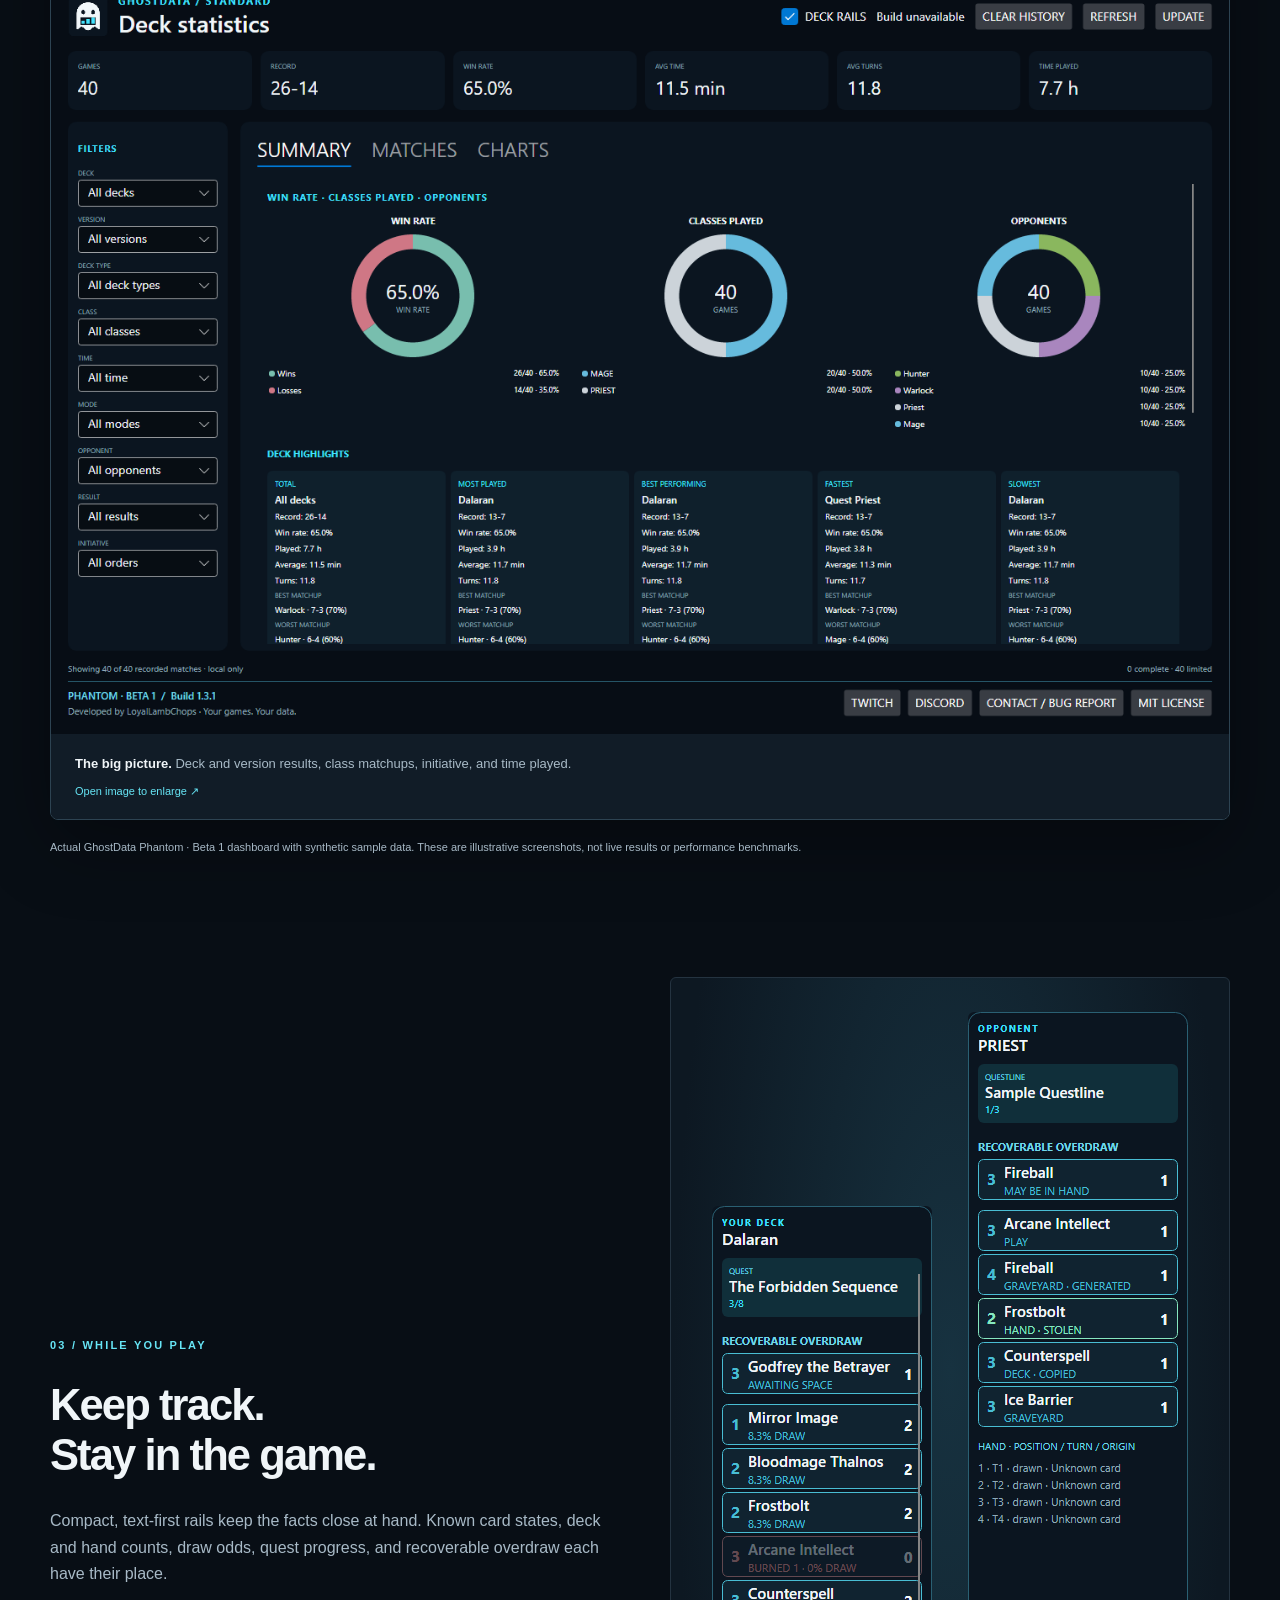
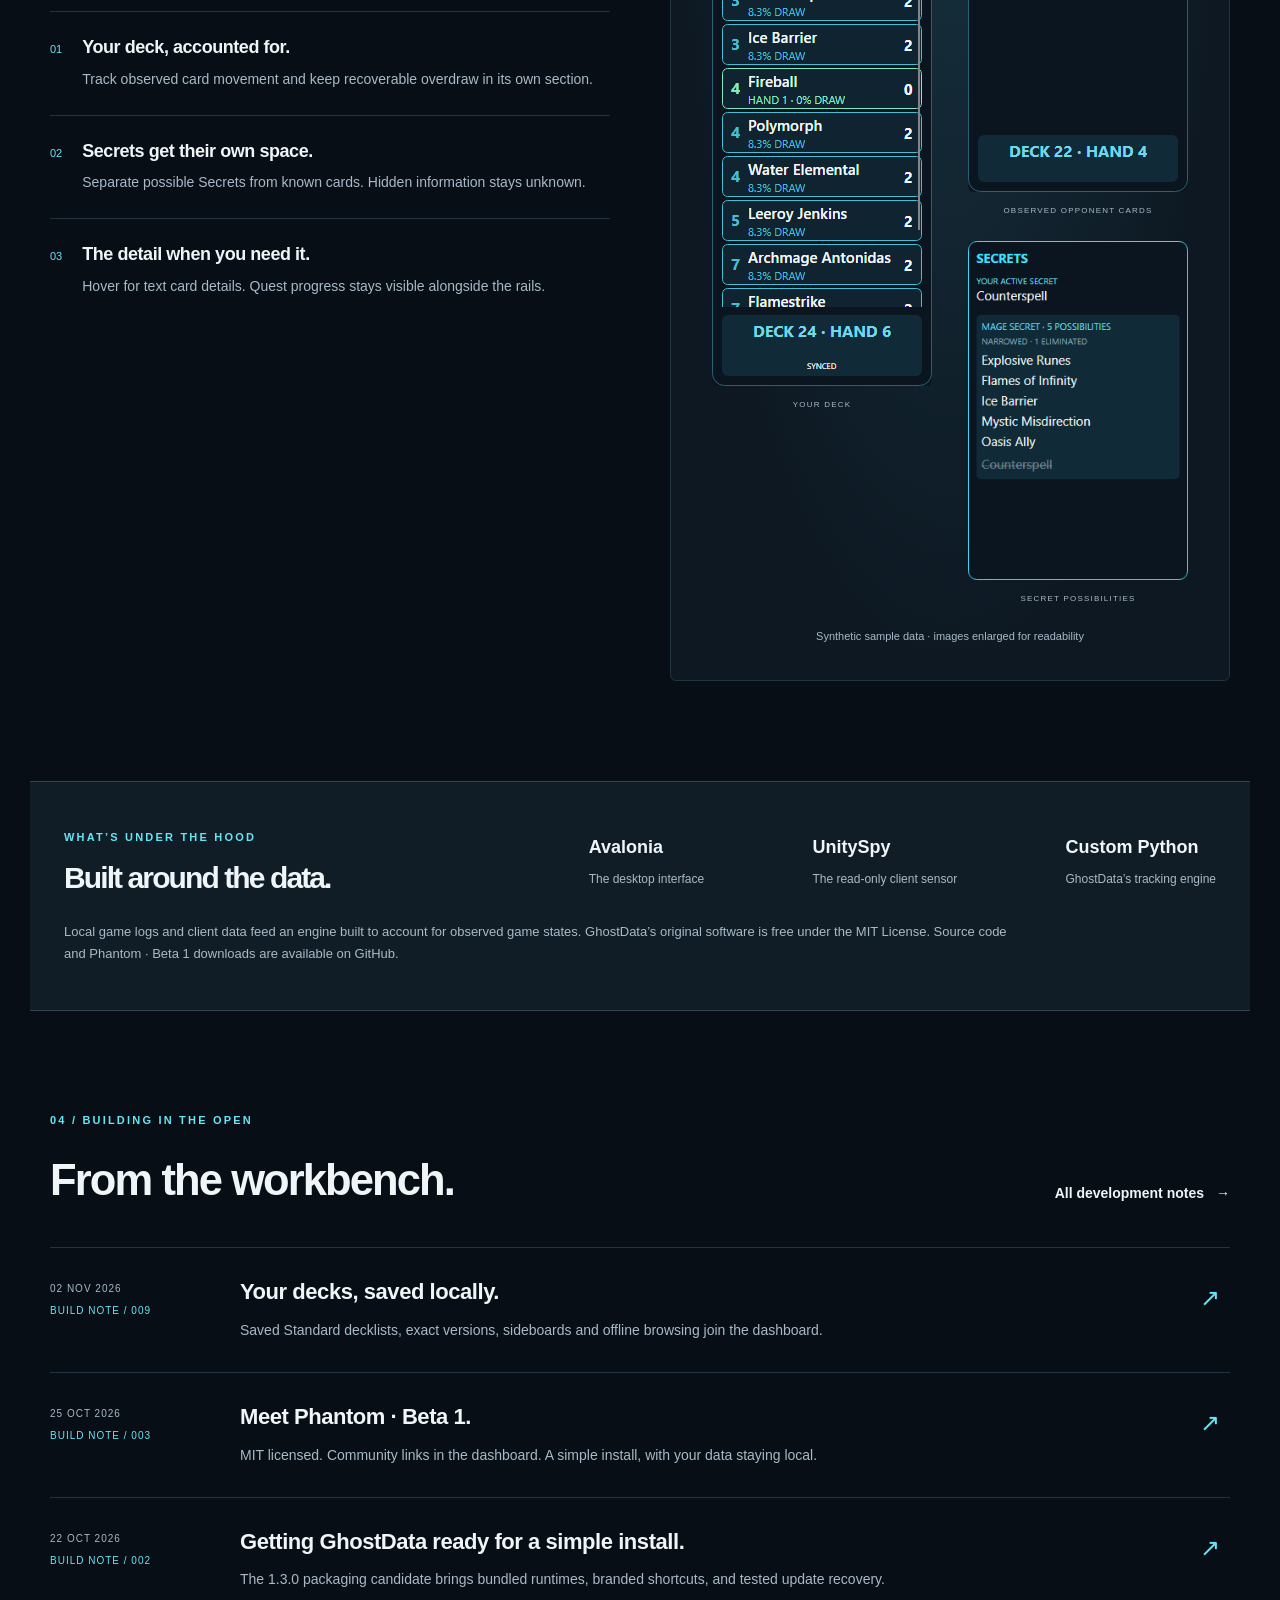
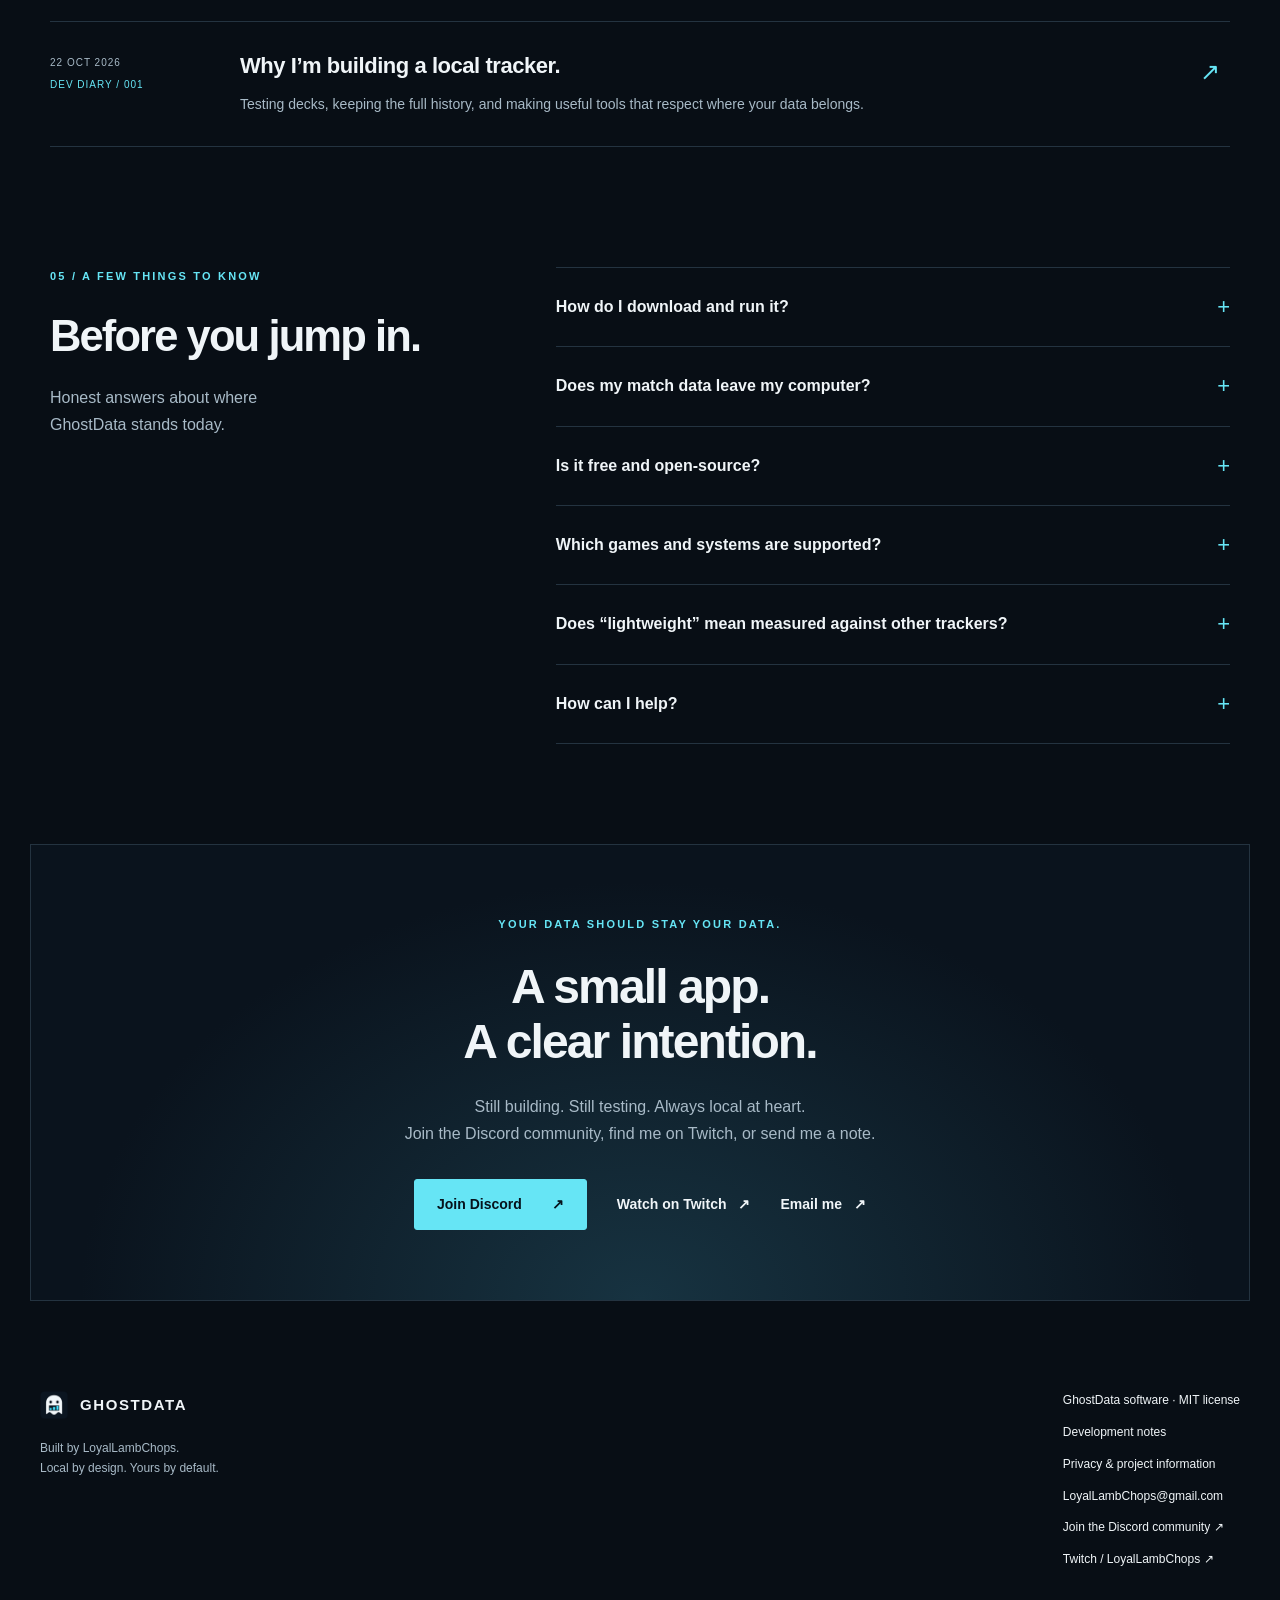
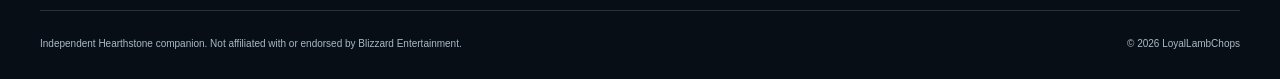
==== commit a0fcfd68: "Update website for GhostData 1.3.15 beta" ====
--- a/index.html
+++ b/index.html
@@ -9,7 +9,7 @@
 <body><a class="skip" href="#main">Skip to content</a>
 <header class="site-header"><a class="brand" href="./" aria-label="GhostData home"><img src="assets/icon.png" width="36" height="36" alt=""><span>GHOST<span class="cyan">DATA</span></span></a><nav aria-label="Main navigation"><a href="./#dashboard">The app</a><a href="development.html">Development</a><a href="./#faq">FAQ</a><a class="nav-contact" href="./#contact">Get in touch <span aria-hidden="true">↗</span></a></nav></header>
 <main id="main">
-<section class="hero" aria-labelledby="hero-title"><div class="hero-copy"><p class="eyebrow"><span class="status-dot"></span> HEARTHSTONE STANDARD · WINDOWS</p><h1 id="hero-title">Your games.<br>Your decks.<br><span class="cyan">Your data.</span></h1><p class="hero-description">Test the deck. Track the games. See the results.<br>A local tracker and statistics dashboard built to keep your match history on your machine.</p><div class="actions"><a class="button" href="https://github.com/LoyalLambChops/GhostData/releases/download/v1.3.14/GhostData-Setup-1.3.14-x64.exe">Download for Windows <span aria-hidden="true">↓</span></a><a class="text-link" href="development.html">Follow the build <span aria-hidden="true">→</span></a></div><p class="release-note"><span class="status-dot amber"></span> PHANTOM · BETA 1 · BUILD 1.3.14 · FREE &amp; MIT LICENSED</p></div><figure class="hero-art"><img src="assets/ghostdata-banner.png" width="1672" height="941" alt="GhostData's glowing blue ghost emblem above the GhostData wordmark" fetchpriority="high"><figcaption>LIGHTWEIGHT IN SPIRIT. LOCAL BY DESIGN.</figcaption></figure></section>
+<section class="hero" aria-labelledby="hero-title"><div class="hero-copy"><p class="eyebrow"><span class="status-dot"></span> HEARTHSTONE STANDARD · WINDOWS</p><h1 id="hero-title">Your games.<br>Your decks.<br><span class="cyan">Your data.</span></h1><p class="hero-description">Test the deck. Track the games. See the results.<br>A local tracker and statistics dashboard built to keep your match history on your machine.</p><div class="actions"><a class="button" href="https://github.com/LoyalLambChops/GhostData/releases/download/v1.3.15/GhostData-Setup-1.3.15-x64.exe">Download for Windows <span aria-hidden="true">↓</span></a><a class="text-link" href="development.html">Follow the build <span aria-hidden="true">→</span></a></div><p class="release-note"><span class="status-dot amber"></span> PHANTOM · BETA 1 · BUILD 1.3.15 · FREE &amp; MIT LICENSED</p></div><figure class="hero-art"><img src="assets/ghostdata-banner.png" width="1672" height="941" alt="GhostData's glowing blue ghost emblem above the GhostData wordmark" fetchpriority="high"><figcaption>LIGHTWEIGHT IN SPIRIT. LOCAL BY DESIGN.</figcaption></figure></section>
 <div class="principles" aria-label="Design principles"><span>NO GHOSTDATA ACCOUNT</span><span>LOCAL MATCH HISTORY</span><span>YOU CHOOSE WHEN TO UPDATE</span></div>
 <section class="section story" id="story"><div><p class="eyebrow">01 / WHY I BUILT IT</p><h2>A place for<br>your own results.</h2></div><div class="story-copy"><p class="large-copy">“I wanted to test decks, track my games, and dig into the stats without sending my data somewhere else. So I started building GhostData.”</p><p>That’s the idea: useful deck tracking while you play, a clear dashboard when you’re done, and your history saved locally. Function comes first. No GhostData account or cloud match-history service required.</p><p class="signature"><span class="signature-line"></span> LoyalLambChops <span class="muted">/ developer</span></p></div></section>
 <section class="section dashboard-section" id="dashboard"><div class="section-heading"><div><p class="eyebrow">02 / INSIDE GHOSTDATA</p><h2>The game ends.<br>The insight starts.</h2></div><p>Compare decks and versions, look back at individual matches, and see how your results change across classes and matchups.</p></div>
@@ -20,9 +20,9 @@
 <figure id="panel-charts" class="screen-panel" role="tabpanel" aria-labelledby="tab-charts"><a href="assets/dashboard-charts.png" target="_blank" rel="noopener" aria-label="Open Charts dashboard screenshot at full size"><img src="assets/dashboard-charts.png" width="1400" height="900" alt="Charts tab displaying sample win-rate trends and matchup statistics" loading="lazy"></a><figcaption><strong>Find the patterns.</strong> Explore recorded results with charts and filters. <span>Open image to enlarge ↗</span></figcaption></figure></div>
 <p class="caption">Actual GhostData Phantom · Beta 1 dashboard with synthetic sample data. These are illustrative screenshots, not live results or performance benchmarks.</p></section>
 <section class="section rail-section"><div class="rail-copy"><p class="eyebrow">03 / WHILE YOU PLAY</p><h2>Keep track.<br>Stay in the game.</h2><p>Compact, text-first rails keep the facts close at hand. Known card states, deck and hand counts, draw odds, quest progress, and recoverable overdraw each have their place.</p><ul class="feature-list"><li><span>01</span><div><h3>Your deck, accounted for.</h3><p>Track observed card movement and keep recoverable overdraw in its own section.</p></div></li><li><span>02</span><div><h3>Secrets get their own space.</h3><p>Separate possible Secrets from known cards. Hidden information stays unknown.</p></div></li><li><span>03</span><div><h3>The detail when you need it.</h3><p>Hover for text card details. Quest progress stays visible alongside the rails.</p></div></li></ul></div><div class="rail-exhibit"><figure><img src="assets/player-rail.png" width="220" alt="Sample player deck rail with card names, costs and state labels" loading="lazy"><figcaption>YOUR DECK</figcaption></figure><div class="opponent-exhibit"><figure><img src="assets/opponent-rail.png" width="220" alt="Sample opponent rail with observed cards and quest progress" loading="lazy"><figcaption>OBSERVED OPPONENT CARDS</figcaption></figure><figure class="secret-image"><img src="assets/secret-tracker.png" width="220" alt="Separate Secret tracker showing remaining possibilities" loading="lazy"><figcaption>SECRET POSSIBILITIES</figcaption></figure></div><p class="caption">Synthetic sample data · images enlarged for readability</p></div></section>
-<section class="engine-strip"><div><p class="eyebrow">WHAT’S UNDER THE HOOD</p><h2>Built around the data.</h2></div><dl><div><dt>Avalonia</dt><dd>The desktop interface</dd></div><div><dt>UnitySpy</dt><dd>The read-only client sensor</dd></div><div><dt>Custom Python</dt><dd>GhostData’s tracking engine</dd></div></dl><p>Local game logs and client data feed an engine built to account for observed game states. GhostData’s original software is free under the <a href="ghostdata-license.txt">MIT License</a>. <a href="https://github.com/LoyalLambChops/GhostData">Source code</a> and <a href="https://github.com/LoyalLambChops/GhostData/releases/tag/v1.3.14">Phantom · Beta 1 downloads</a> are available on GitHub.</p></section>
+<section class="engine-strip"><div><p class="eyebrow">WHAT’S UNDER THE HOOD</p><h2>Built around the data.</h2></div><dl><div><dt>Avalonia</dt><dd>The desktop interface</dd></div><div><dt>UnitySpy</dt><dd>The read-only client sensor</dd></div><div><dt>Custom Python</dt><dd>GhostData’s tracking engine</dd></div></dl><p>Local game logs and client data feed an engine built to account for observed game states. GhostData’s original software is free under the <a href="ghostdata-license.txt">MIT License</a>. <a href="https://github.com/LoyalLambChops/GhostData">Source code</a> and <a href="https://github.com/LoyalLambChops/GhostData/releases/tag/v1.3.15">Phantom · Beta 1 downloads</a> are available on GitHub.</p></section>
 <section class="section" id="development"><div class="section-heading"><div><p class="eyebrow">04 / BUILDING IN THE OPEN</p><h2>From the workbench.</h2></div><a class="text-link" href="development.html">All development notes <span aria-hidden="true">→</span></a></div><div class="journal-list"><a class="journal-entry" href="development.html#deck-library"><span class="journal-date">02 NOV 2026<br><span class="cyan">BUILD NOTE / 009</span></span><div><h3>Your decks, saved locally.</h3><p>Saved Standard decklists, exact versions, sideboards and offline browsing join the dashboard.</p></div><span class="journal-arrow" aria-hidden="true">↗</span></a><a class="journal-entry" href="development.html#phantom"><span class="journal-date">25 OCT 2026<br><span class="cyan">BUILD NOTE / 003</span></span><div><h3>Meet Phantom · Beta 1.</h3><p>MIT licensed. Community links in the dashboard. A simple install, with your data staying local.</p></div><span class="journal-arrow" aria-hidden="true">↗</span></a><a class="journal-entry" href="development.html#packaging"><span class="journal-date">22 OCT 2026<br><span class="cyan">BUILD NOTE / 002</span></span><div><h3>Getting GhostData ready for a simple install.</h3><p>The 1.3.0 packaging candidate brings bundled runtimes, branded shortcuts, and tested update recovery.</p></div><span class="journal-arrow" aria-hidden="true">↗</span></a><a class="journal-entry" href="development.html#why-local"><span class="journal-date">22 OCT 2026<br><span class="cyan">DEV DIARY / 001</span></span><div><h3>Why I’m building a local tracker.</h3><p>Testing decks, keeping the full history, and making useful tools that respect where your data belongs.</p></div><span class="journal-arrow" aria-hidden="true">↗</span></a></div></section>
-<section class="section faq-section" id="faq"><div><p class="eyebrow">05 / A FEW THINGS TO KNOW</p><h2>Before you jump in.</h2><p>Honest answers about where GhostData stands today.</p></div><div class="faq-list"><details><summary>How do I download and run it?</summary><p>Download <a href="https://github.com/LoyalLambChops/GhostData/releases/download/v1.3.14/GhostData-Setup-1.3.14-x64.exe">GhostData for Windows</a> and run the installer. That single file includes Python and .NET, creates a Start Menu shortcut and offers a Desktop shortcut. You do not need a separate ZIP or developer tools. This beta is unsigned; Windows may warn or block it under your security policy. <a href="https://github.com/LoyalLambChops/GhostData/releases/tag/v1.3.14">Release notes, SHA-256 checksums and the optional portable ZIP</a> are on GitHub.</p></details><details><summary>Does my match data leave my computer?</summary><p>Normal tracking keeps your history on your machine. There is no GhostData account or cloud match-history service. The explicit Update button can contact GitHub for GhostData releases; game definitions are imported from the installed client. Read our <a href="privacy.html">privacy and project information</a>.</p></details><details><summary>Is it free and open-source?</summary><p>Yes—GhostData’s original software is licensed under <a href="ghostdata-license.txt">MIT</a>, allowing use, modification and redistribution with the required notice. Third-party components retain their own licenses. The <a href="https://github.com/LoyalLambChops/GhostData">application source and releases</a> are public on GitHub.</p></details><details><summary>Which games and systems are supported?</summary><p>GhostData focuses on Hearthstone Standard on Windows 11 x64. The installer includes Python and .NET, so players won’t need to build the app. GhostData configures Power.log logging and imports card definitions from your installed game automatically. If Hearthstone was already open when logging was first enabled, it may need one restart. Other formats and operating systems are outside the current scope.</p></details><details><summary>Does “lightweight” mean measured against other trackers?</summary><p>Lightweight is a design goal: local processing, a standard-library Python backend, and no always-running background service. A matched CPU and memory comparison has not been completed, so we aren’t claiming benchmark superiority.</p></details><details><summary>How can I help?</summary><p>Share questions, ideas or bug reports in <a href="https://discord.gg/H3Et7NHavZ">Discord</a> or email <a href="mailto:LoyalLambChops@gmail.com">LoyalLambChops@gmail.com</a>. You can also find me on <a href="https://www.twitch.tv/loyallambchops">Twitch</a>. Describe what happened and what you expected. Review screenshots and logs for personal information before choosing to share them.</p></details></div></section>
+<section class="section faq-section" id="faq"><div><p class="eyebrow">05 / A FEW THINGS TO KNOW</p><h2>Before you jump in.</h2><p>Honest answers about where GhostData stands today.</p></div><div class="faq-list"><details><summary>How do I download and run it?</summary><p>Download <a href="https://github.com/LoyalLambChops/GhostData/releases/download/v1.3.15/GhostData-Setup-1.3.15-x64.exe">GhostData for Windows</a> and run the installer. That single file includes Python and .NET, creates a Start Menu shortcut and offers a Desktop shortcut. You do not need a separate ZIP or developer tools. This beta is unsigned; Windows may warn or block it under your security policy. <a href="https://github.com/LoyalLambChops/GhostData/releases/tag/v1.3.15">Release notes, SHA-256 checksums and the optional portable ZIP</a> are on GitHub.</p></details><details><summary>Does my match data leave my computer?</summary><p>Normal tracking keeps your history on your machine. There is no GhostData account or cloud match-history service. The explicit Update button can contact GitHub for GhostData releases; game definitions are imported from the installed client. Read our <a href="privacy.html">privacy and project information</a>.</p></details><details><summary>Is it free and open-source?</summary><p>Yes—GhostData’s original software is licensed under <a href="ghostdata-license.txt">MIT</a>, allowing use, modification and redistribution with the required notice. Third-party components retain their own licenses. The <a href="https://github.com/LoyalLambChops/GhostData">application source and releases</a> are public on GitHub.</p></details><details><summary>Which games and systems are supported?</summary><p>GhostData focuses on Hearthstone Standard on Windows 11 x64. The installer includes Python and .NET, so players won’t need to build the app. GhostData configures Power.log logging and imports card definitions from your installed game automatically. If Hearthstone was already open when logging was first enabled, it may need one restart. Other formats and operating systems are outside the current scope.</p></details><details><summary>Does “lightweight” mean measured against other trackers?</summary><p>Lightweight is a design goal: local processing, a standard-library Python backend, and no always-running background service. A matched CPU and memory comparison has not been completed, so we aren’t claiming benchmark superiority.</p></details><details><summary>How can I help?</summary><p>Share questions, ideas or bug reports in <a href="https://discord.gg/H3Et7NHavZ">Discord</a> or email <a href="mailto:LoyalLambChops@gmail.com">LoyalLambChops@gmail.com</a>. You can also find me on <a href="https://www.twitch.tv/loyallambchops">Twitch</a>. Describe what happened and what you expected. Review screenshots and logs for personal information before choosing to share them.</p></details></div></section>
 <section class="closing" id="contact"><p class="eyebrow">YOUR DATA SHOULD STAY YOUR DATA.</p><h2>A small app.<br>A clear intention.</h2><p>Still building. Still testing. Always local at heart.<br>Join the Discord community, find me on Twitch, or send me a note.</p><div class="actions contact-actions"><a class="button" href="https://discord.gg/H3Et7NHavZ">Join Discord <span aria-hidden="true">↗</span></a><a class="text-link" href="https://www.twitch.tv/loyallambchops">Watch on Twitch <span aria-hidden="true">↗</span></a><a class="text-link" href="mailto:LoyalLambChops@gmail.com">Email me <span aria-hidden="true">↗</span></a></div></section>
 </main>
 <footer class="site-footer"><div><a class="brand" href="./"><img src="assets/icon.png" width="28" height="28" alt="">GHOSTDATA</a><p>Built by LoyalLambChops.<br>Local by design. Yours by default.</p></div><div class="footer-links"><a href="ghostdata-license.txt">GhostData software · MIT license</a><a href="development.html">Development notes</a><a href="privacy.html">Privacy &amp; project information</a><a href="mailto:LoyalLambChops@gmail.com">LoyalLambChops@gmail.com</a><a href="https://discord.gg/H3Et7NHavZ">Join the Discord community ↗</a><a href="https://www.twitch.tv/loyallambchops">Twitch / LoyalLambChops ↗</a></div><div class="footer-bottom"><span>Independent Hearthstone companion. Not affiliated with or endorsed by Blizzard Entertainment.</span><span>© 2026 LoyalLambChops</span></div></footer>
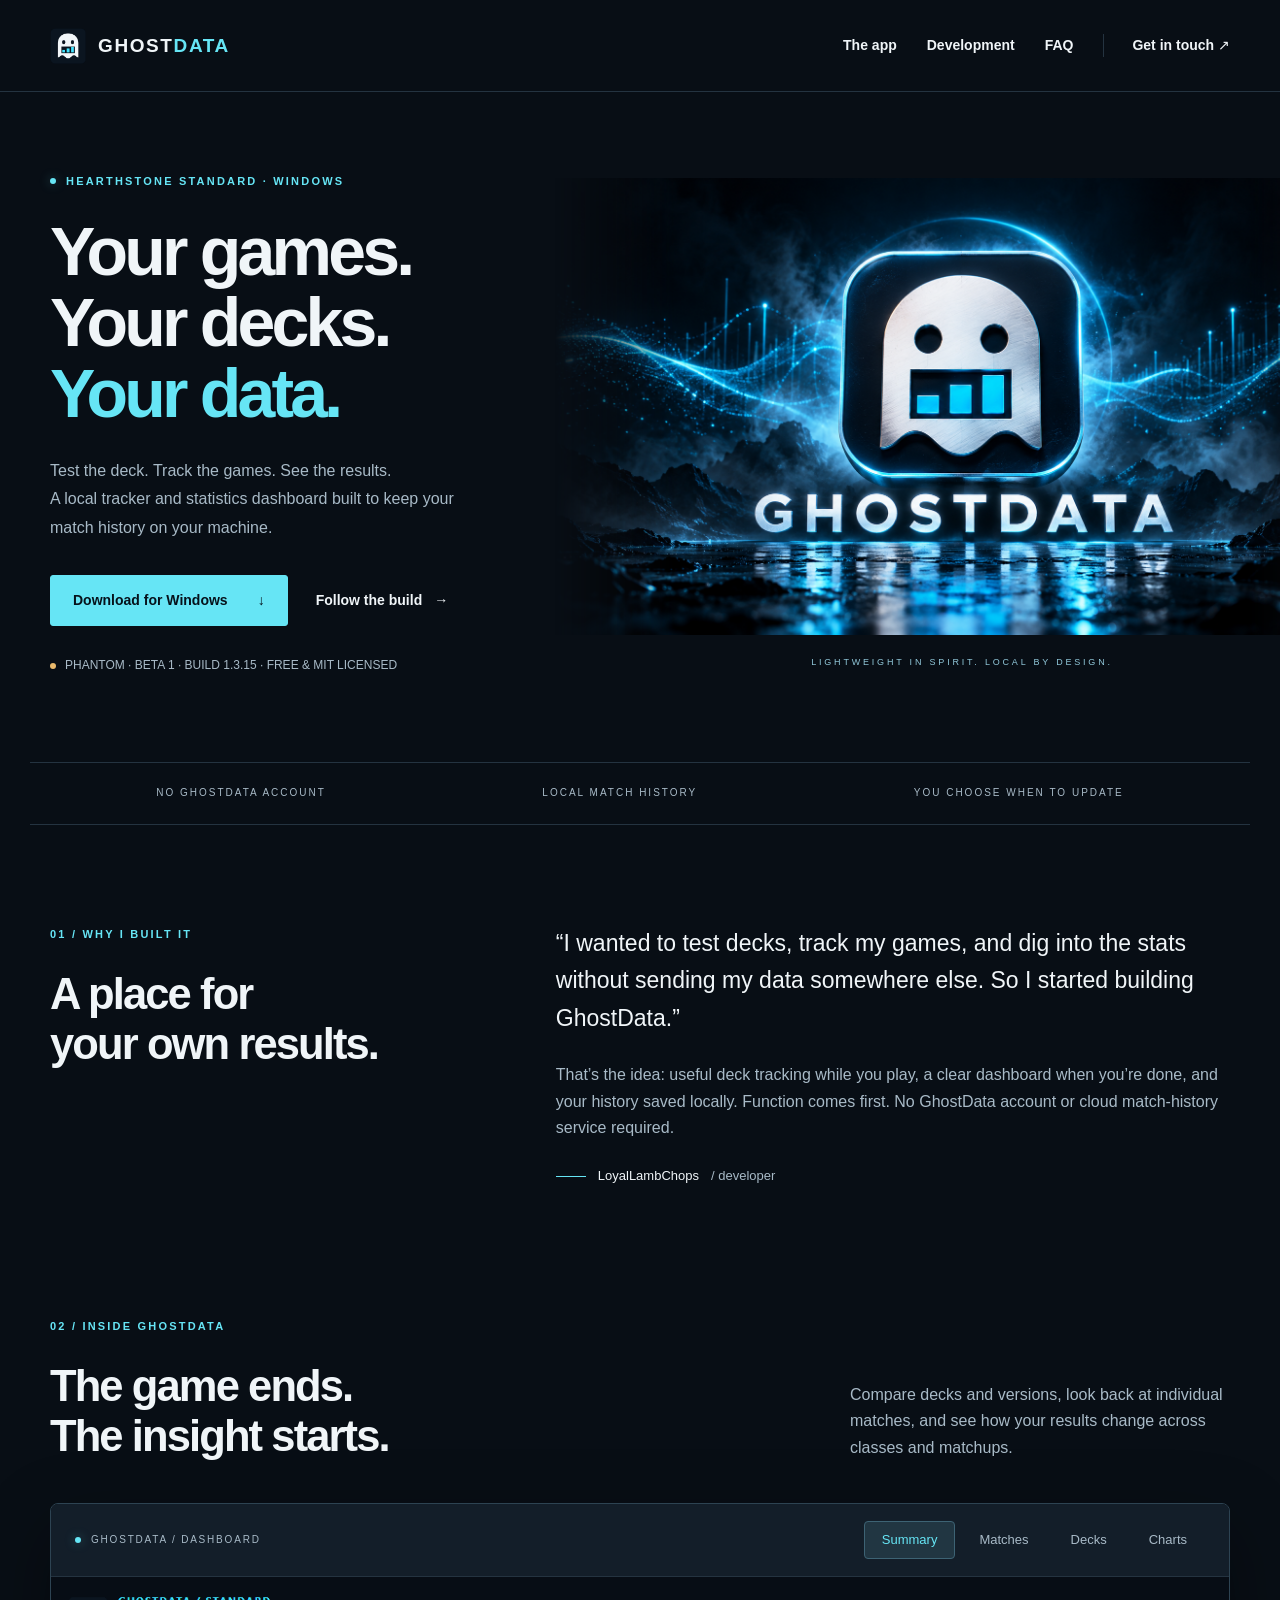
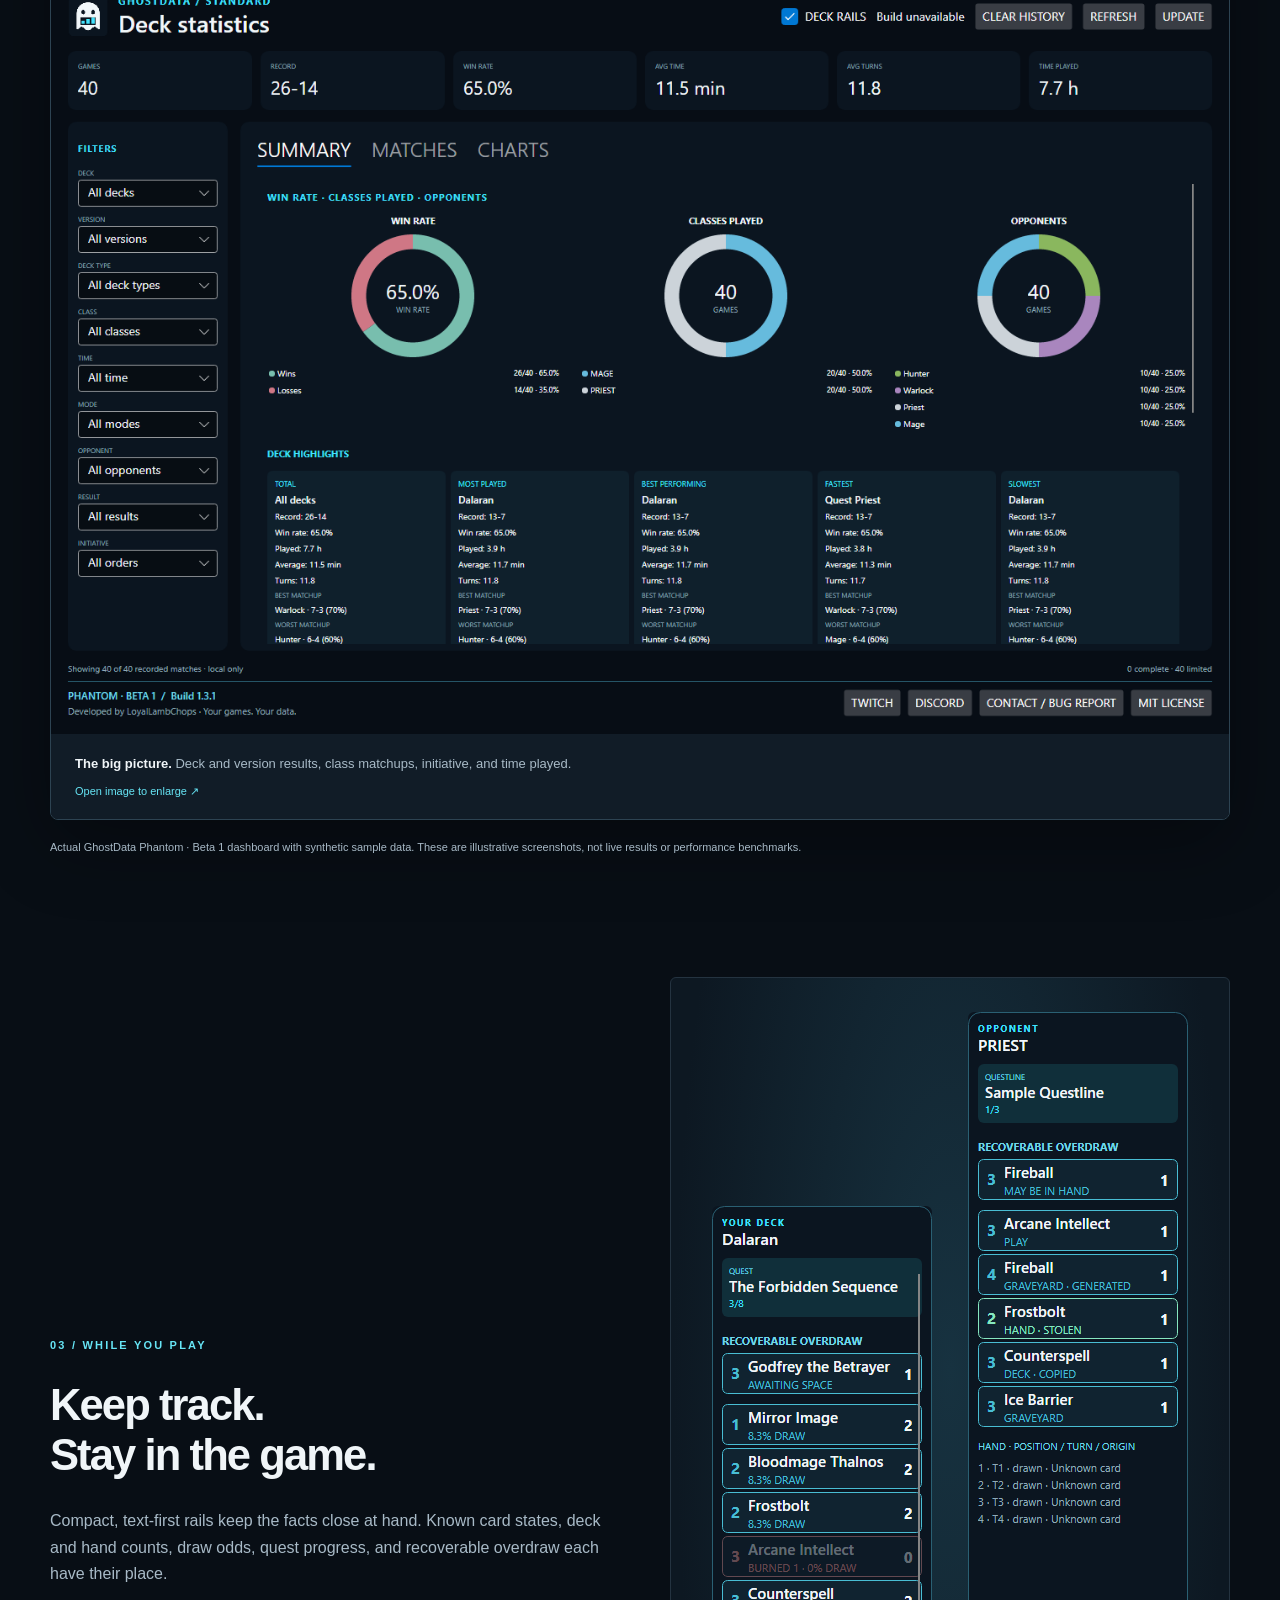
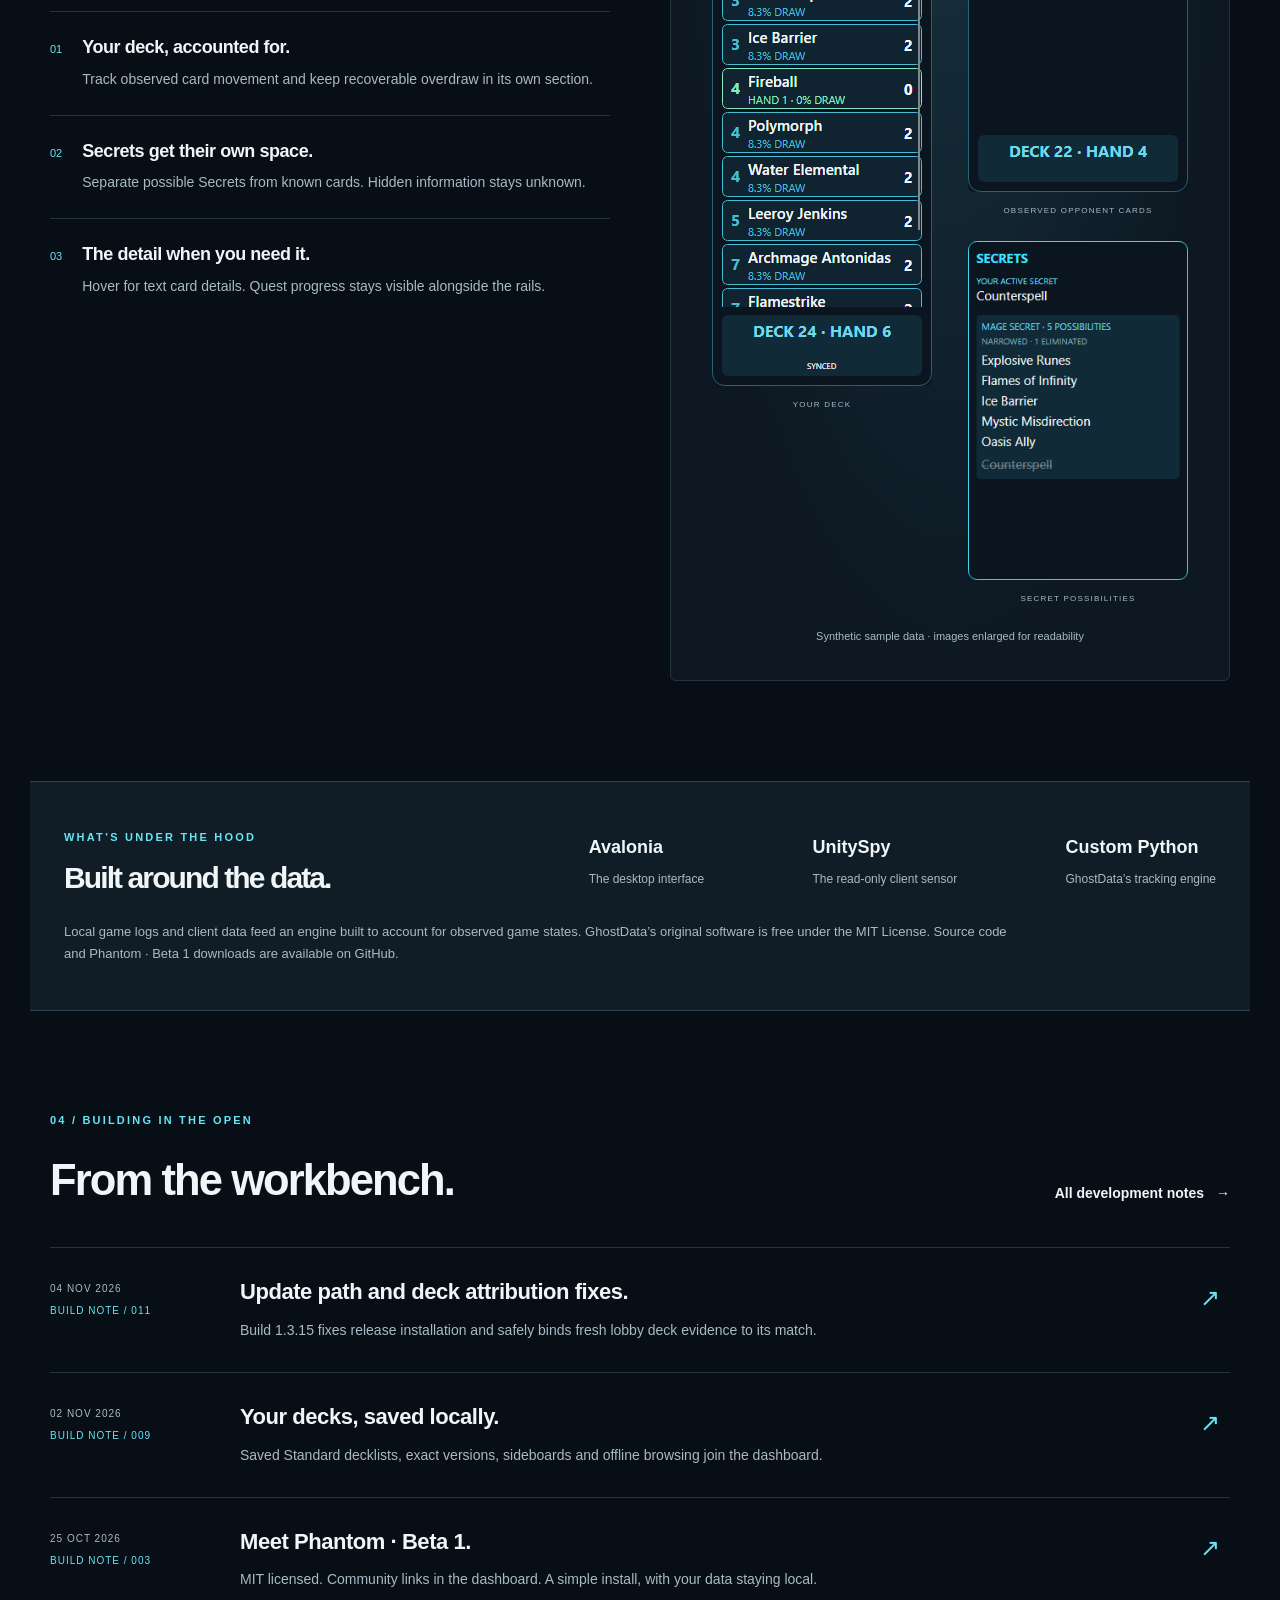
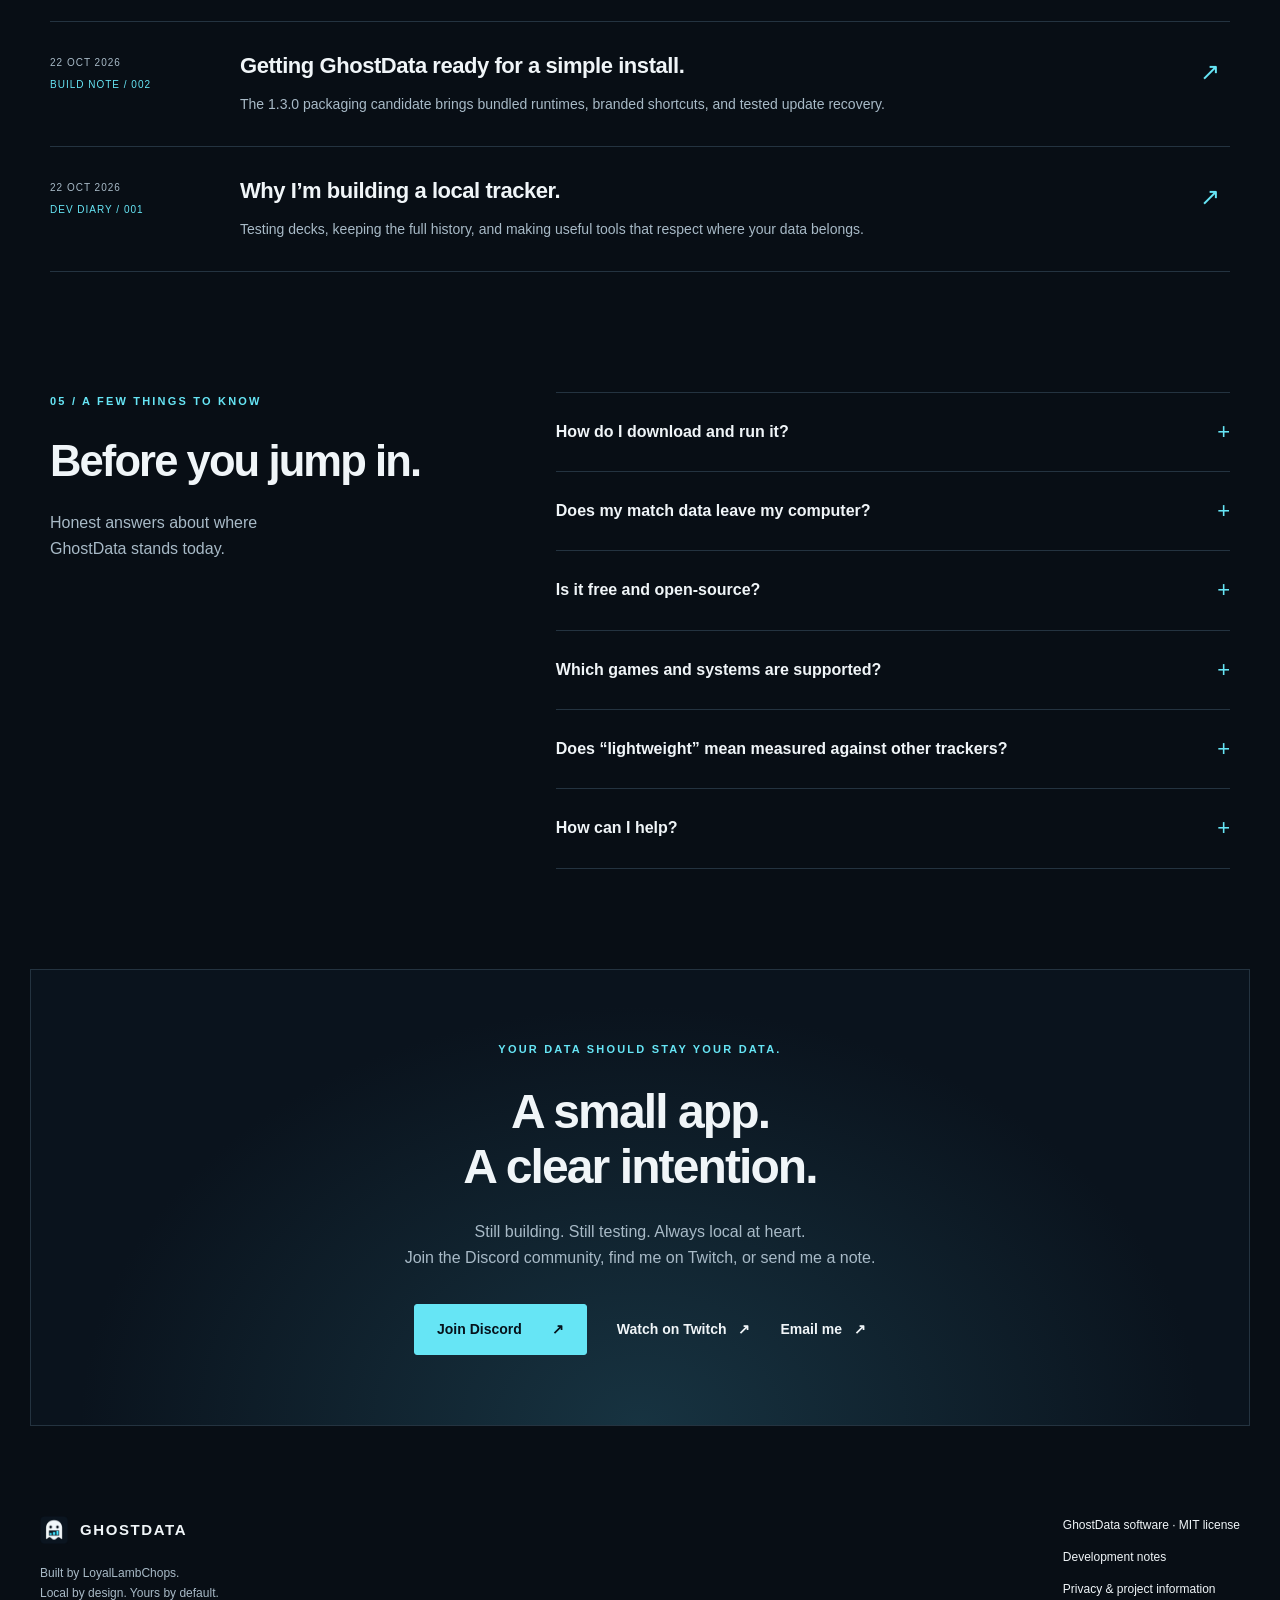
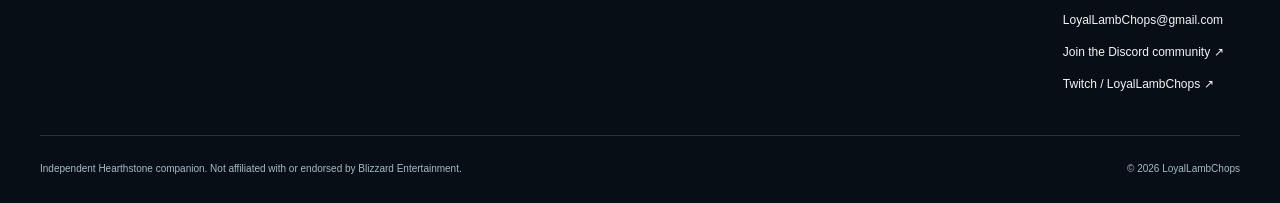
==== commit 2dda40c9: "Feature 1.3.15 beta in homepage build feed" ====
--- a/index.html
+++ b/index.html
@@ -21,7 +21,7 @@
 <p class="caption">Actual GhostData Phantom · Beta 1 dashboard with synthetic sample data. These are illustrative screenshots, not live results or performance benchmarks.</p></section>
 <section class="section rail-section"><div class="rail-copy"><p class="eyebrow">03 / WHILE YOU PLAY</p><h2>Keep track.<br>Stay in the game.</h2><p>Compact, text-first rails keep the facts close at hand. Known card states, deck and hand counts, draw odds, quest progress, and recoverable overdraw each have their place.</p><ul class="feature-list"><li><span>01</span><div><h3>Your deck, accounted for.</h3><p>Track observed card movement and keep recoverable overdraw in its own section.</p></div></li><li><span>02</span><div><h3>Secrets get their own space.</h3><p>Separate possible Secrets from known cards. Hidden information stays unknown.</p></div></li><li><span>03</span><div><h3>The detail when you need it.</h3><p>Hover for text card details. Quest progress stays visible alongside the rails.</p></div></li></ul></div><div class="rail-exhibit"><figure><img src="assets/player-rail.png" width="220" alt="Sample player deck rail with card names, costs and state labels" loading="lazy"><figcaption>YOUR DECK</figcaption></figure><div class="opponent-exhibit"><figure><img src="assets/opponent-rail.png" width="220" alt="Sample opponent rail with observed cards and quest progress" loading="lazy"><figcaption>OBSERVED OPPONENT CARDS</figcaption></figure><figure class="secret-image"><img src="assets/secret-tracker.png" width="220" alt="Separate Secret tracker showing remaining possibilities" loading="lazy"><figcaption>SECRET POSSIBILITIES</figcaption></figure></div><p class="caption">Synthetic sample data · images enlarged for readability</p></div></section>
 <section class="engine-strip"><div><p class="eyebrow">WHAT’S UNDER THE HOOD</p><h2>Built around the data.</h2></div><dl><div><dt>Avalonia</dt><dd>The desktop interface</dd></div><div><dt>UnitySpy</dt><dd>The read-only client sensor</dd></div><div><dt>Custom Python</dt><dd>GhostData’s tracking engine</dd></div></dl><p>Local game logs and client data feed an engine built to account for observed game states. GhostData’s original software is free under the <a href="ghostdata-license.txt">MIT License</a>. <a href="https://github.com/LoyalLambChops/GhostData">Source code</a> and <a href="https://github.com/LoyalLambChops/GhostData/releases/tag/v1.3.15">Phantom · Beta 1 downloads</a> are available on GitHub.</p></section>
-<section class="section" id="development"><div class="section-heading"><div><p class="eyebrow">04 / BUILDING IN THE OPEN</p><h2>From the workbench.</h2></div><a class="text-link" href="development.html">All development notes <span aria-hidden="true">→</span></a></div><div class="journal-list"><a class="journal-entry" href="development.html#deck-library"><span class="journal-date">02 NOV 2026<br><span class="cyan">BUILD NOTE / 009</span></span><div><h3>Your decks, saved locally.</h3><p>Saved Standard decklists, exact versions, sideboards and offline browsing join the dashboard.</p></div><span class="journal-arrow" aria-hidden="true">↗</span></a><a class="journal-entry" href="development.html#phantom"><span class="journal-date">25 OCT 2026<br><span class="cyan">BUILD NOTE / 003</span></span><div><h3>Meet Phantom · Beta 1.</h3><p>MIT licensed. Community links in the dashboard. A simple install, with your data staying local.</p></div><span class="journal-arrow" aria-hidden="true">↗</span></a><a class="journal-entry" href="development.html#packaging"><span class="journal-date">22 OCT 2026<br><span class="cyan">BUILD NOTE / 002</span></span><div><h3>Getting GhostData ready for a simple install.</h3><p>The 1.3.0 packaging candidate brings bundled runtimes, branded shortcuts, and tested update recovery.</p></div><span class="journal-arrow" aria-hidden="true">↗</span></a><a class="journal-entry" href="development.html#why-local"><span class="journal-date">22 OCT 2026<br><span class="cyan">DEV DIARY / 001</span></span><div><h3>Why I’m building a local tracker.</h3><p>Testing decks, keeping the full history, and making useful tools that respect where your data belongs.</p></div><span class="journal-arrow" aria-hidden="true">↗</span></a></div></section>
+<section class="section" id="development"><div class="section-heading"><div><p class="eyebrow">04 / BUILDING IN THE OPEN</p><h2>From the workbench.</h2></div><a class="text-link" href="development.html">All development notes <span aria-hidden="true">→</span></a></div><div class="journal-list"><a class="journal-entry" href="development.html#update-1315"><span class="journal-date">04 NOV 2026<br><span class="cyan">BUILD NOTE / 011</span></span><div><h3>Update path and deck attribution fixes.</h3><p>Build 1.3.15 fixes release installation and safely binds fresh lobby deck evidence to its match.</p></div><span class="journal-arrow" aria-hidden="true">↗</span></a><a class="journal-entry" href="development.html#deck-library"><span class="journal-date">02 NOV 2026<br><span class="cyan">BUILD NOTE / 009</span></span><div><h3>Your decks, saved locally.</h3><p>Saved Standard decklists, exact versions, sideboards and offline browsing join the dashboard.</p></div><span class="journal-arrow" aria-hidden="true">↗</span></a><a class="journal-entry" href="development.html#phantom"><span class="journal-date">25 OCT 2026<br><span class="cyan">BUILD NOTE / 003</span></span><div><h3>Meet Phantom · Beta 1.</h3><p>MIT licensed. Community links in the dashboard. A simple install, with your data staying local.</p></div><span class="journal-arrow" aria-hidden="true">↗</span></a><a class="journal-entry" href="development.html#packaging"><span class="journal-date">22 OCT 2026<br><span class="cyan">BUILD NOTE / 002</span></span><div><h3>Getting GhostData ready for a simple install.</h3><p>The 1.3.0 packaging candidate brings bundled runtimes, branded shortcuts, and tested update recovery.</p></div><span class="journal-arrow" aria-hidden="true">↗</span></a><a class="journal-entry" href="development.html#why-local"><span class="journal-date">22 OCT 2026<br><span class="cyan">DEV DIARY / 001</span></span><div><h3>Why I’m building a local tracker.</h3><p>Testing decks, keeping the full history, and making useful tools that respect where your data belongs.</p></div><span class="journal-arrow" aria-hidden="true">↗</span></a></div></section>
 <section class="section faq-section" id="faq"><div><p class="eyebrow">05 / A FEW THINGS TO KNOW</p><h2>Before you jump in.</h2><p>Honest answers about where GhostData stands today.</p></div><div class="faq-list"><details><summary>How do I download and run it?</summary><p>Download <a href="https://github.com/LoyalLambChops/GhostData/releases/download/v1.3.15/GhostData-Setup-1.3.15-x64.exe">GhostData for Windows</a> and run the installer. That single file includes Python and .NET, creates a Start Menu shortcut and offers a Desktop shortcut. You do not need a separate ZIP or developer tools. This beta is unsigned; Windows may warn or block it under your security policy. <a href="https://github.com/LoyalLambChops/GhostData/releases/tag/v1.3.15">Release notes, SHA-256 checksums and the optional portable ZIP</a> are on GitHub.</p></details><details><summary>Does my match data leave my computer?</summary><p>Normal tracking keeps your history on your machine. There is no GhostData account or cloud match-history service. The explicit Update button can contact GitHub for GhostData releases; game definitions are imported from the installed client. Read our <a href="privacy.html">privacy and project information</a>.</p></details><details><summary>Is it free and open-source?</summary><p>Yes—GhostData’s original software is licensed under <a href="ghostdata-license.txt">MIT</a>, allowing use, modification and redistribution with the required notice. Third-party components retain their own licenses. The <a href="https://github.com/LoyalLambChops/GhostData">application source and releases</a> are public on GitHub.</p></details><details><summary>Which games and systems are supported?</summary><p>GhostData focuses on Hearthstone Standard on Windows 11 x64. The installer includes Python and .NET, so players won’t need to build the app. GhostData configures Power.log logging and imports card definitions from your installed game automatically. If Hearthstone was already open when logging was first enabled, it may need one restart. Other formats and operating systems are outside the current scope.</p></details><details><summary>Does “lightweight” mean measured against other trackers?</summary><p>Lightweight is a design goal: local processing, a standard-library Python backend, and no always-running background service. A matched CPU and memory comparison has not been completed, so we aren’t claiming benchmark superiority.</p></details><details><summary>How can I help?</summary><p>Share questions, ideas or bug reports in <a href="https://discord.gg/H3Et7NHavZ">Discord</a> or email <a href="mailto:LoyalLambChops@gmail.com">LoyalLambChops@gmail.com</a>. You can also find me on <a href="https://www.twitch.tv/loyallambchops">Twitch</a>. Describe what happened and what you expected. Review screenshots and logs for personal information before choosing to share them.</p></details></div></section>
 <section class="closing" id="contact"><p class="eyebrow">YOUR DATA SHOULD STAY YOUR DATA.</p><h2>A small app.<br>A clear intention.</h2><p>Still building. Still testing. Always local at heart.<br>Join the Discord community, find me on Twitch, or send me a note.</p><div class="actions contact-actions"><a class="button" href="https://discord.gg/H3Et7NHavZ">Join Discord <span aria-hidden="true">↗</span></a><a class="text-link" href="https://www.twitch.tv/loyallambchops">Watch on Twitch <span aria-hidden="true">↗</span></a><a class="text-link" href="mailto:LoyalLambChops@gmail.com">Email me <span aria-hidden="true">↗</span></a></div></section>
 </main>
